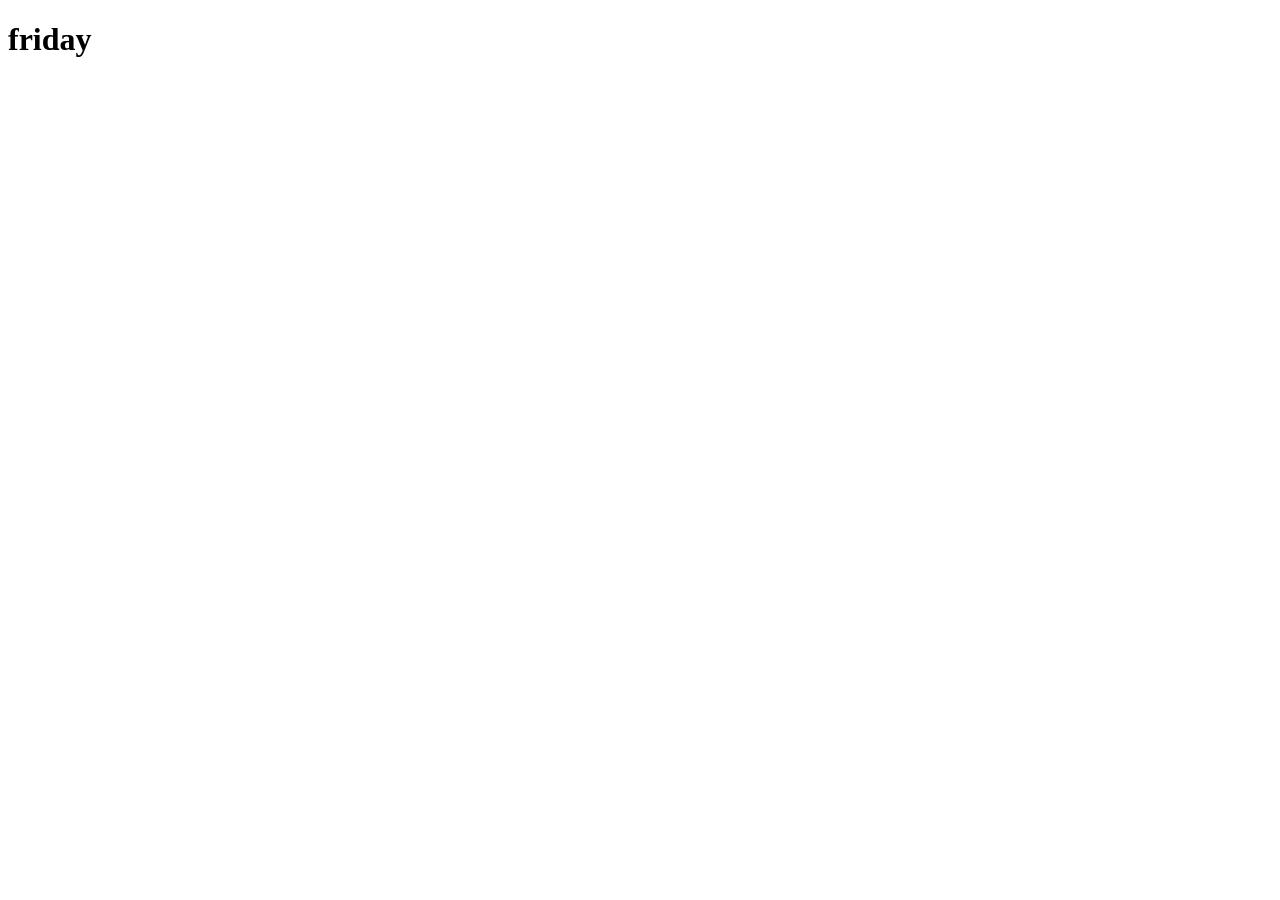
==== index.html @ b26f2992 "Add main heading to index.html" ====
<!DOCTYPE html>
<html lang="en">
<head>
    <meta charset="UTF-8">
    <meta name="viewport" content="width=device-width, initial-scale=1.0">
    <title>friday</title>
</head>
<body>
    <h1>friday</h1>
</body>
</html>
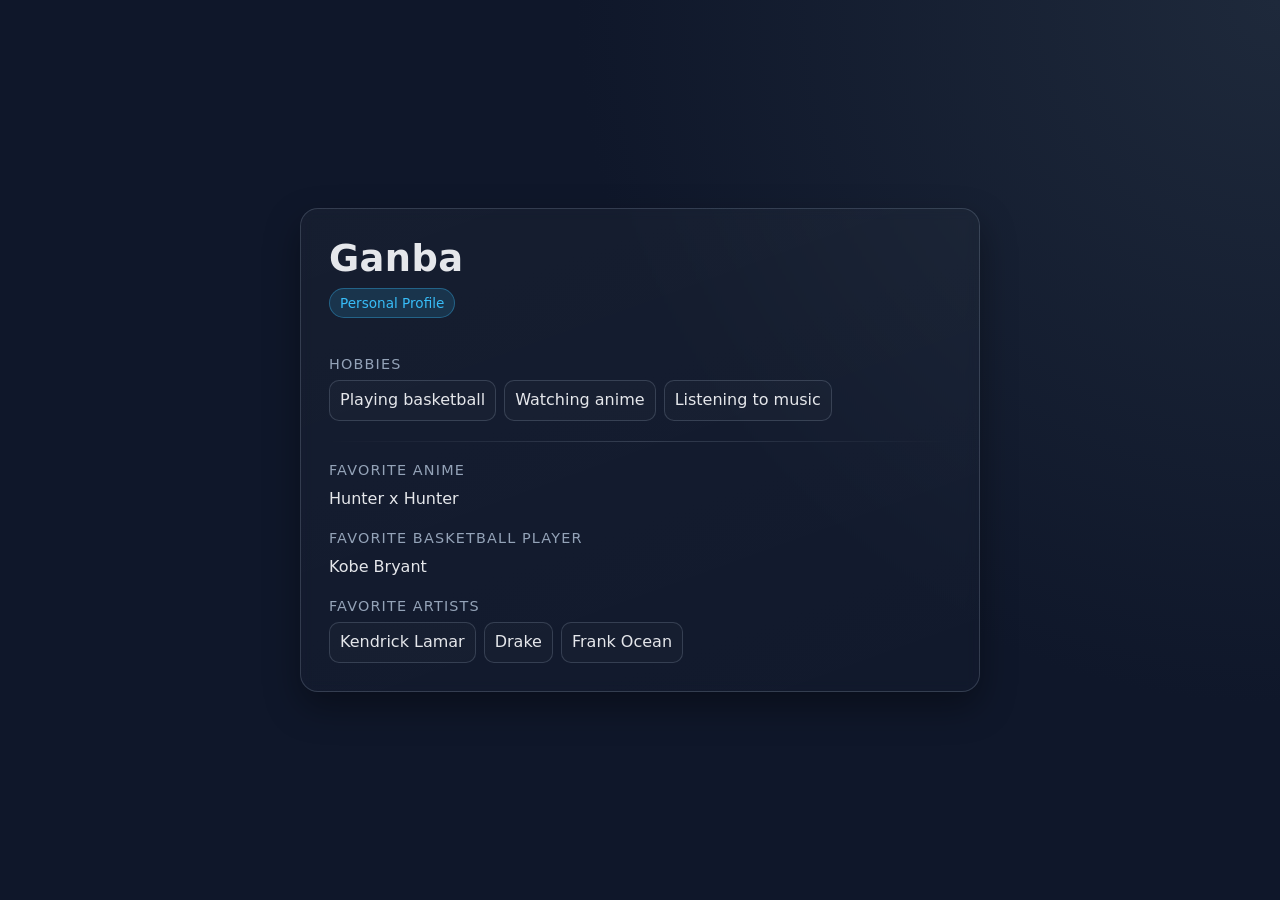
==== commit 01c40b19: "Revamp index.html to create a personal profile page with updated styles and content, including hobbi" ====
--- a/index.html
+++ b/index.html
@@ -1,11 +1,137 @@
 <!DOCTYPE html>
 <html lang="en">
 <head>
-    <meta charset="UTF-8">
-    <meta name="viewport" content="width=device-width, initial-scale=1.0">
-    <title>friday</title>
+  <meta charset="UTF-8" />
+  <meta name="viewport" content="width=device-width, initial-scale=1.0" />
+  <title>Ganba | Profile</title>
+  <style>
+    :root {
+      --bg: #0f172a;
+      --card: #111827;
+      --text: #e5e7eb;
+      --muted: #94a3b8;
+      --accent: #38bdf8;
+      --accent-soft: rgba(56, 189, 248, 0.15);
+      --border: rgba(148, 163, 184, 0.25);
+    }
+
+    * {
+      box-sizing: border-box;
+      margin: 0;
+      padding: 0;
+    }
+
+    body {
+      min-height: 100vh;
+      display: grid;
+      place-items: center;
+      background: radial-gradient(circle at top right, #1e293b 0%, var(--bg) 45%);
+      color: var(--text);
+      font-family: "Inter", "Segoe UI", system-ui, -apple-system, sans-serif;
+      padding: 24px;
+    }
+
+    .profile {
+      width: min(680px, 100%);
+      background: linear-gradient(160deg, rgba(255, 255, 255, 0.03), rgba(255, 255, 255, 0.01));
+      border: 1px solid var(--border);
+      border-radius: 18px;
+      padding: 28px;
+      backdrop-filter: blur(6px);
+      box-shadow: 0 15px 35px rgba(0, 0, 0, 0.35);
+    }
+
+    .name {
+      font-size: clamp(1.8rem, 3vw, 2.3rem);
+      font-weight: 700;
+      letter-spacing: 0.4px;
+      margin-bottom: 8px;
+    }
+
+    .tag {
+      display: inline-block;
+      font-size: 0.85rem;
+      color: var(--accent);
+      background: var(--accent-soft);
+      border: 1px solid rgba(56, 189, 248, 0.35);
+      padding: 6px 10px;
+      border-radius: 999px;
+      margin-bottom: 20px;
+    }
+
+    .section {
+      margin-top: 18px;
+    }
+
+    .label {
+      font-size: 0.9rem;
+      color: var(--muted);
+      margin-bottom: 8px;
+      text-transform: uppercase;
+      letter-spacing: 0.08em;
+    }
+
+    .value,
+    .list {
+      font-size: 1rem;
+      line-height: 1.65;
+    }
+
+    .list {
+      list-style: none;
+      display: flex;
+      flex-wrap: wrap;
+      gap: 8px;
+    }
+
+    .list li {
+      border: 1px solid var(--border);
+      border-radius: 10px;
+      padding: 6px 10px;
+      background: rgba(255, 255, 255, 0.02);
+    }
+
+    .divider {
+      height: 1px;
+      background: linear-gradient(to right, transparent, var(--border), transparent);
+      margin: 20px 0;
+    }
+  </style>
 </head>
 <body>
-    <h1>friday</h1>
+  <main class="profile">
+    <h1 class="name">Ganba</h1>
+    <span class="tag">Personal Profile</span>
+
+    <section class="section">
+      <p class="label">Hobbies</p>
+      <ul class="list">
+        <li>Playing basketball</li>
+        <li>Watching anime</li>
+        <li>Listening to music</li>
+      </ul>
+    </section>
+
+    <div class="divider"></div>
+
+    <section class="section">
+      <p class="label">Favorite Anime</p>
+      <p class="value">Hunter x Hunter</p>
+    </section>
+
+    <section class="section">
+      <p class="label">Favorite Basketball Player</p>
+      <p class="value">Kobe Bryant</p>
+    </section>
+
+    <section class="section">
+      <p class="label">Favorite Artists</p>
+      <ul class="list">
+        <li>Kendrick Lamar</li>
+        <li>Drake</li>
+        <li>Frank Ocean</li>
+      </ul>
+    </section>
+  </main>
 </body>
-</html>     +</html>
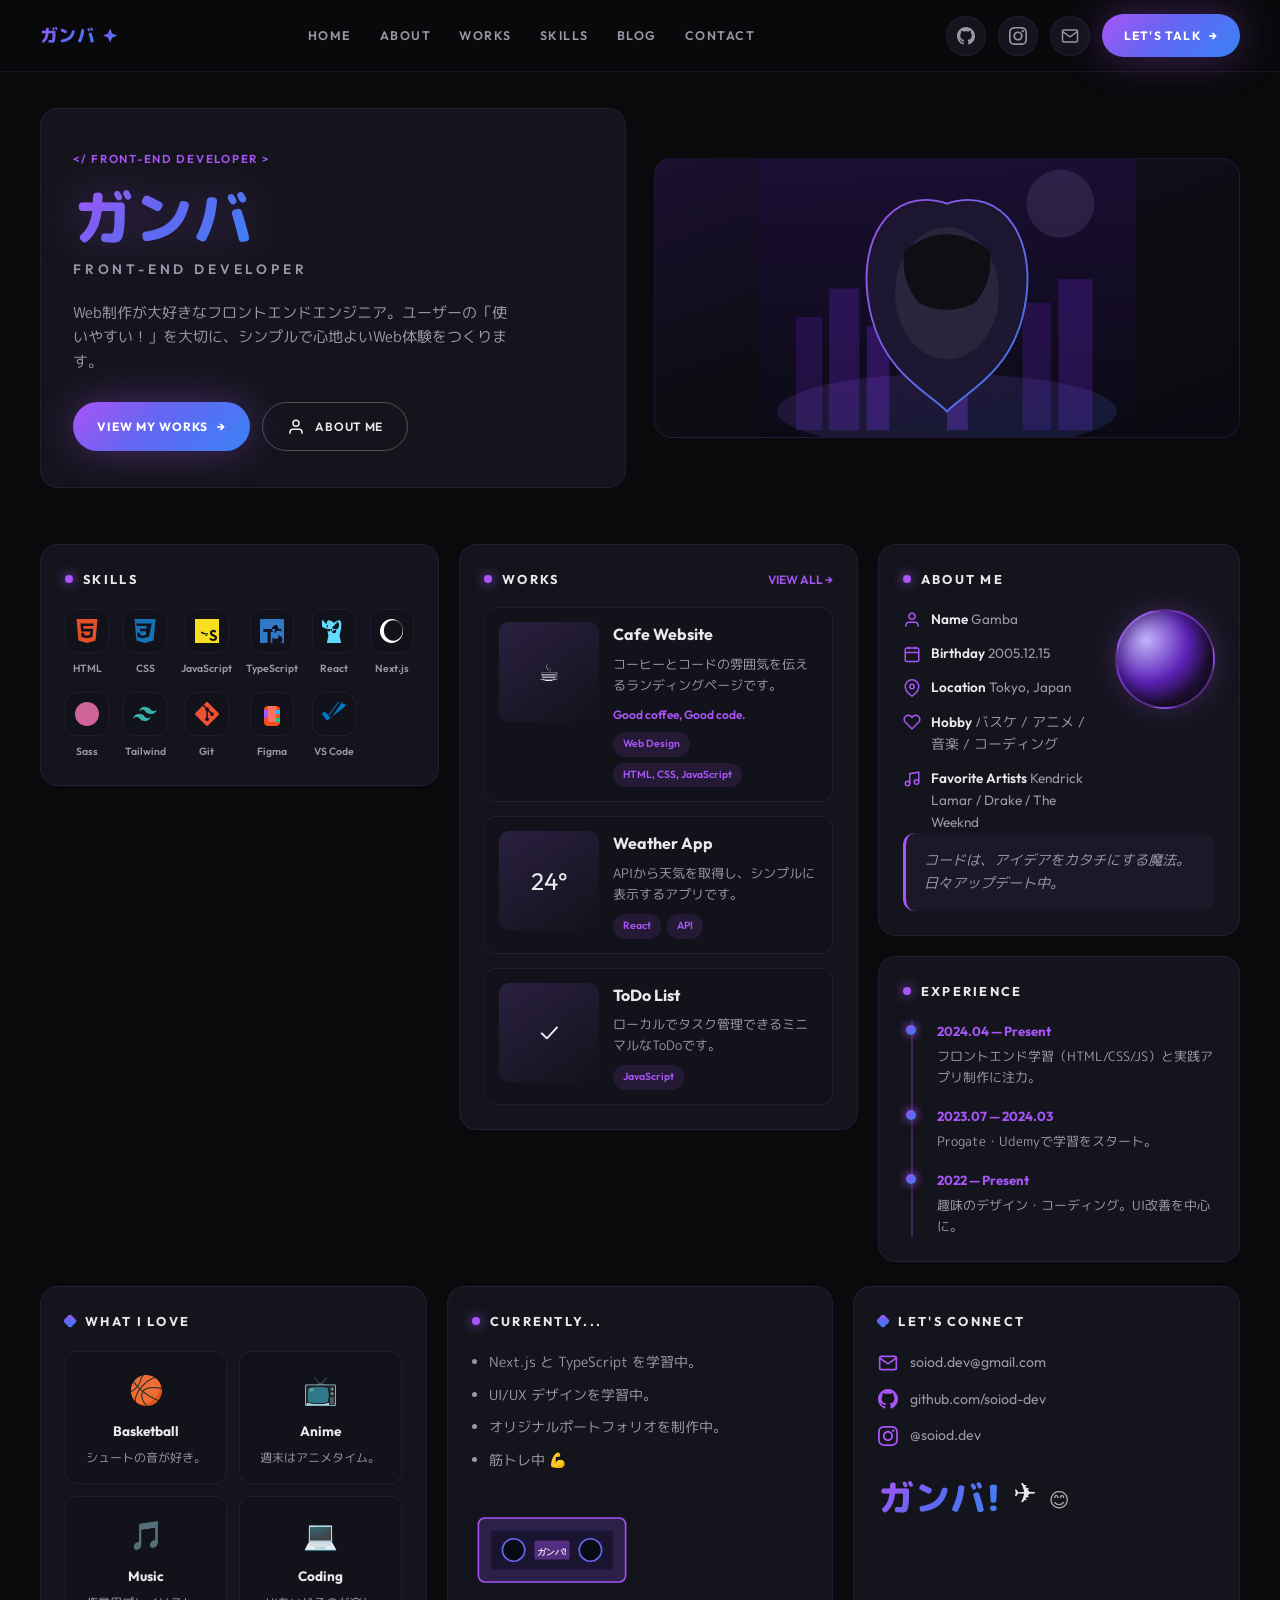
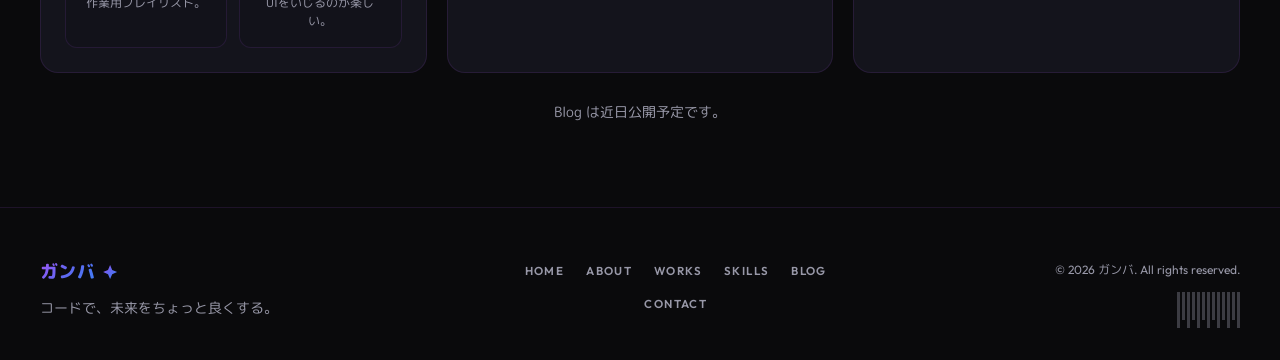
==== commit 84a7acca: "Redesign index.html to feature a Japanese language profile page for a front-end developer, incorpora" ====
--- a/index.html
+++ b/index.html
@@ -1,137 +1,1161 @@
 <!DOCTYPE html>
-<html lang="en">
-<head>
-  <meta charset="UTF-8" />
-  <meta name="viewport" content="width=device-width, initial-scale=1.0" />
-  <title>Ganba | Profile</title>
-  <style>
-    :root {
-      --bg: #0f172a;
-      --card: #111827;
-      --text: #e5e7eb;
-      --muted: #94a3b8;
-      --accent: #38bdf8;
-      --accent-soft: rgba(56, 189, 248, 0.15);
-      --border: rgba(148, 163, 184, 0.25);
-    }
-
-    * {
-      box-sizing: border-box;
-      margin: 0;
-      padding: 0;
-    }
-
-    body {
-      min-height: 100vh;
-      display: grid;
-      place-items: center;
-      background: radial-gradient(circle at top right, #1e293b 0%, var(--bg) 45%);
-      color: var(--text);
-      font-family: "Inter", "Segoe UI", system-ui, -apple-system, sans-serif;
-      padding: 24px;
-    }
-
-    .profile {
-      width: min(680px, 100%);
-      background: linear-gradient(160deg, rgba(255, 255, 255, 0.03), rgba(255, 255, 255, 0.01));
-      border: 1px solid var(--border);
-      border-radius: 18px;
-      padding: 28px;
-      backdrop-filter: blur(6px);
-      box-shadow: 0 15px 35px rgba(0, 0, 0, 0.35);
-    }
-
-    .name {
-      font-size: clamp(1.8rem, 3vw, 2.3rem);
-      font-weight: 700;
-      letter-spacing: 0.4px;
-      margin-bottom: 8px;
-    }
-
-    .tag {
-      display: inline-block;
-      font-size: 0.85rem;
-      color: var(--accent);
-      background: var(--accent-soft);
-      border: 1px solid rgba(56, 189, 248, 0.35);
-      padding: 6px 10px;
-      border-radius: 999px;
-      margin-bottom: 20px;
-    }
-
-    .section {
-      margin-top: 18px;
-    }
-
-    .label {
-      font-size: 0.9rem;
-      color: var(--muted);
-      margin-bottom: 8px;
-      text-transform: uppercase;
-      letter-spacing: 0.08em;
-    }
-
-    .value,
-    .list {
-      font-size: 1rem;
-      line-height: 1.65;
-    }
-
-    .list {
-      list-style: none;
-      display: flex;
-      flex-wrap: wrap;
-      gap: 8px;
-    }
-
-    .list li {
-      border: 1px solid var(--border);
-      border-radius: 10px;
-      padding: 6px 10px;
-      background: rgba(255, 255, 255, 0.02);
-    }
-
-    .divider {
-      height: 1px;
-      background: linear-gradient(to right, transparent, var(--border), transparent);
-      margin: 20px 0;
-    }
-  </style>
-</head>
-<body>
-  <main class="profile">
-    <h1 class="name">Ganba</h1>
-    <span class="tag">Personal Profile</span>
-
-    <section class="section">
-      <p class="label">Hobbies</p>
-      <ul class="list">
-        <li>Playing basketball</li>
-        <li>Watching anime</li>
-        <li>Listening to music</li>
-      </ul>
-    </section>
-
-    <div class="divider"></div>
-
-    <section class="section">
-      <p class="label">Favorite Anime</p>
-      <p class="value">Hunter x Hunter</p>
-    </section>
-
-    <section class="section">
-      <p class="label">Favorite Basketball Player</p>
-      <p class="value">Kobe Bryant</p>
-    </section>
-
-    <section class="section">
-      <p class="label">Favorite Artists</p>
-      <ul class="list">
-        <li>Kendrick Lamar</li>
-        <li>Drake</li>
-        <li>Frank Ocean</li>
-      </ul>
-    </section>
-  </main>
-</body>
-</html>+<html lang="ja">
+  <head>
+    <meta charset="UTF-8" />
+    <meta name="viewport" content="width=device-width, initial-scale=1.0" />
+    <meta
+      name="description"
+      content="ガンバ — フロントエンドエンジニア。シンプルで心地よいWeb体験をつくります。"
+    />
+    <title>ガンバ | Front-end Developer</title>
+    <link rel="preconnect" href="https://fonts.googleapis.com" />
+    <link rel="preconnect" href="https://fonts.gstatic.com" crossorigin />
+    <link
+      href="https://fonts.googleapis.com/css2?family=M+PLUS+Rounded+1c:wght@500;700;800&family=Outfit:wght@300;400;500;600;700&display=swap"
+      rel="stylesheet"
+    />
+    <style>
+      :root {
+        --bg: #0a0a0c;
+        --bg-elevated: #12121a;
+        --card: #14141c;
+        --card-border: rgba(168, 85, 247, 0.12);
+        --text: #e8e8ed;
+        --text-muted: #9898a8;
+        --purple: #a855f7;
+        --blue: #3b82f6;
+        --gradient: linear-gradient(135deg, #a855f7 0%, #6366f1 45%, #3b82f6 100%);
+        --radius: 18px;
+        --radius-sm: 12px;
+        --glow: 0 0 40px rgba(168, 85, 247, 0.35);
+      }
+
+      *,
+      *::before,
+      *::after {
+        box-sizing: border-box;
+      }
+
+      html {
+        scroll-behavior: smooth;
+      }
+
+      body {
+        margin: 0;
+        font-family: "Outfit", system-ui, sans-serif;
+        background: var(--bg);
+        color: var(--text);
+        line-height: 1.6;
+        min-height: 100vh;
+      }
+
+      .jp {
+        font-family: "M PLUS Rounded 1c", "Outfit", sans-serif;
+      }
+
+      a {
+        color: inherit;
+        text-decoration: none;
+      }
+
+      img {
+        max-width: 100%;
+        display: block;
+      }
+
+      .container {
+        width: min(1200px, 100% - 40px);
+        margin-inline: auto;
+      }
+
+      /* Header */
+      .header {
+        position: fixed;
+        top: 0;
+        left: 0;
+        right: 0;
+        z-index: 100;
+        background: rgba(10, 10, 12, 0.85);
+        backdrop-filter: blur(12px);
+        border-bottom: 1px solid var(--card-border);
+      }
+
+      .header-inner {
+        display: flex;
+        align-items: center;
+        justify-content: space-between;
+        gap: 24px;
+        padding: 14px 0;
+      }
+
+      .logo {
+        display: flex;
+        align-items: center;
+        gap: 8px;
+        font-weight: 800;
+        font-size: 1.15rem;
+        letter-spacing: 0.02em;
+      }
+
+      .logo .jp {
+        background: var(--gradient);
+        -webkit-background-clip: text;
+        background-clip: text;
+        color: transparent;
+      }
+
+      .logo-star {
+        width: 14px;
+        height: 14px;
+        background: var(--gradient);
+        clip-path: polygon(50% 0%, 65% 35%, 100% 50%, 65% 65%, 50% 100%, 35% 65%, 0% 50%, 35% 35%);
+      }
+
+      .nav {
+        display: none;
+        align-items: center;
+        gap: 28px;
+        font-size: 0.78rem;
+        font-weight: 600;
+        letter-spacing: 0.12em;
+        color: var(--text-muted);
+      }
+
+      .nav a:hover {
+        color: var(--text);
+      }
+
+      .header-actions {
+        display: flex;
+        align-items: center;
+        gap: 12px;
+      }
+
+      .social-btn {
+        width: 40px;
+        height: 40px;
+        border-radius: 50%;
+        display: grid;
+        place-items: center;
+        background: var(--card);
+        border: 1px solid var(--card-border);
+        color: var(--text-muted);
+        transition: color 0.2s, border-color 0.2s, transform 0.2s;
+      }
+
+      .social-btn:hover {
+        color: var(--purple);
+        border-color: rgba(168, 85, 247, 0.35);
+        transform: translateY(-2px);
+      }
+
+      .social-btn svg {
+        width: 18px;
+        height: 18px;
+      }
+
+      .btn-cta {
+        display: none;
+        align-items: center;
+        gap: 8px;
+        padding: 12px 22px;
+        border-radius: 999px;
+        font-size: 0.75rem;
+        font-weight: 700;
+        letter-spacing: 0.1em;
+        background: var(--gradient);
+        color: #fff;
+        box-shadow: var(--glow);
+        border: none;
+        cursor: pointer;
+        transition: transform 0.2s, box-shadow 0.2s;
+      }
+
+      .btn-cta:hover {
+        transform: translateY(-2px);
+        box-shadow: 0 0 50px rgba(168, 85, 247, 0.45);
+      }
+
+      @media (min-width: 900px) {
+        .nav {
+          display: flex;
+        }
+        .btn-cta {
+          display: inline-flex;
+        }
+      }
+
+      @media (max-width: 899px) {
+        .header-inner {
+          flex-wrap: wrap;
+        }
+        .nav-mobile {
+          width: 100%;
+          display: flex;
+          flex-wrap: wrap;
+          gap: 12px 20px;
+          justify-content: center;
+          padding-bottom: 8px;
+          font-size: 0.7rem;
+          font-weight: 600;
+          letter-spacing: 0.1em;
+          color: var(--text-muted);
+        }
+      }
+
+      @media (min-width: 900px) {
+        .nav-mobile {
+          display: none;
+        }
+      }
+
+      main {
+        padding-top: 88px;
+        padding-bottom: 64px;
+      }
+
+      .card {
+        background: var(--card);
+        border: 1px solid var(--card-border);
+        border-radius: var(--radius);
+        padding: 24px;
+      }
+
+      .section-title {
+        display: flex;
+        align-items: center;
+        gap: 10px;
+        font-size: 0.8rem;
+        font-weight: 700;
+        letter-spacing: 0.18em;
+        margin: 0 0 20px;
+        color: var(--text);
+      }
+
+      .section-title .dot {
+        width: 8px;
+        height: 8px;
+        border-radius: 50%;
+        background: var(--purple);
+        box-shadow: 0 0 12px var(--purple);
+      }
+
+      .section-title .diamond {
+        width: 10px;
+        height: 10px;
+        background: var(--gradient);
+        transform: rotate(45deg);
+        border-radius: 2px;
+      }
+
+      /* Hero */
+      .hero {
+        display: grid;
+        gap: 28px;
+        grid-template-columns: 1fr;
+        align-items: center;
+        margin-bottom: 36px;
+      }
+
+      @media (min-width: 960px) {
+        .hero {
+          grid-template-columns: 1fr 1fr;
+          min-height: 420px;
+        }
+      }
+
+      .hero-card {
+        padding: 36px 32px;
+        overflow: hidden;
+      }
+
+      .tagline {
+        display: inline-block;
+        font-size: 0.72rem;
+        font-weight: 600;
+        letter-spacing: 0.15em;
+        color: var(--purple);
+        margin-bottom: 16px;
+      }
+
+      .hero h1 {
+        margin: 0 0 8px;
+        font-size: clamp(2.5rem, 6vw, 3.75rem);
+        font-weight: 800;
+        line-height: 1.1;
+      }
+
+      .hero h1 .jp {
+        background: var(--gradient);
+        -webkit-background-clip: text;
+        background-clip: text;
+        color: transparent;
+        filter: drop-shadow(0 0 24px rgba(168, 85, 247, 0.4));
+      }
+
+      .hero-role {
+        font-size: 0.85rem;
+        font-weight: 600;
+        letter-spacing: 0.28em;
+        color: var(--text-muted);
+        margin: 0 0 20px;
+      }
+
+      .hero-desc {
+        margin: 0 0 28px;
+        color: var(--text-muted);
+        font-size: 0.95rem;
+        max-width: 440px;
+      }
+
+      .hero-btns {
+        display: flex;
+        flex-wrap: wrap;
+        gap: 12px;
+      }
+
+      .btn-primary {
+        display: inline-flex;
+        align-items: center;
+        gap: 10px;
+        padding: 14px 24px;
+        border-radius: 999px;
+        font-size: 0.75rem;
+        font-weight: 700;
+        letter-spacing: 0.08em;
+        background: var(--gradient);
+        color: #fff;
+        border: none;
+        cursor: pointer;
+        box-shadow: var(--glow);
+        transition: transform 0.2s;
+      }
+
+      .btn-primary:hover {
+        transform: translateY(-2px);
+      }
+
+      .btn-outline {
+        display: inline-flex;
+        align-items: center;
+        gap: 10px;
+        padding: 14px 24px;
+        border-radius: 999px;
+        font-size: 0.75rem;
+        font-weight: 600;
+        letter-spacing: 0.06em;
+        background: transparent;
+        color: var(--text);
+        border: 1px solid rgba(255, 255, 255, 0.25);
+        cursor: pointer;
+        transition: border-color 0.2s, background 0.2s;
+      }
+
+      .btn-outline:hover {
+        border-color: var(--purple);
+        background: rgba(168, 85, 247, 0.08);
+      }
+
+      .hero-visual {
+        position: relative;
+        min-height: 280px;
+        border-radius: var(--radius);
+        background: linear-gradient(160deg, #1a1030 0%, #0d0d14 50%, #0a0a12 100%);
+        border: 1px solid var(--card-border);
+        overflow: hidden;
+      }
+
+      .hero-visual img {
+        width: 100%;
+        height: 100%;
+        object-fit: cover;
+        object-position: center top;
+      }
+
+      .hero-visual-fallback {
+        position: absolute;
+        inset: 0;
+        display: grid;
+        place-items: center;
+      }
+
+      .hero-visual-fallback svg {
+        width: 100%;
+        height: auto;
+        max-height: 340px;
+        opacity: 0.95;
+      }
+
+      /* Mid grid */
+      .grid-mid {
+        display: grid;
+        gap: 20px;
+        margin-bottom: 24px;
+      }
+
+      @media (min-width: 1024px) {
+        .grid-mid {
+          grid-template-columns: 1fr 1.1fr 1fr;
+          align-items: start;
+        }
+      }
+
+      .skills-grid {
+        display: grid;
+        grid-template-columns: repeat(3, 1fr);
+        gap: 14px;
+      }
+
+      @media (min-width: 520px) {
+        .skills-grid {
+          grid-template-columns: repeat(6, 1fr);
+        }
+      }
+
+      .skill-item {
+        display: flex;
+        flex-direction: column;
+        align-items: center;
+        gap: 8px;
+        text-align: center;
+        font-size: 0.65rem;
+        font-weight: 600;
+        color: var(--text-muted);
+      }
+
+      .skill-icon {
+        width: 44px;
+        height: 44px;
+        border-radius: var(--radius-sm);
+        display: grid;
+        place-items: center;
+        background: var(--bg-elevated);
+        border: 1px solid var(--card-border);
+      }
+
+      .skill-icon svg {
+        width: 24px;
+        height: 24px;
+      }
+
+      .works-head {
+        display: flex;
+        align-items: center;
+        justify-content: space-between;
+        margin-bottom: 18px;
+      }
+
+      .works-head .section-title {
+        margin: 0;
+      }
+
+      .link-all {
+        font-size: 0.75rem;
+        font-weight: 600;
+        color: var(--purple);
+        display: inline-flex;
+        align-items: center;
+        gap: 6px;
+      }
+
+      .link-all:hover {
+        text-decoration: underline;
+      }
+
+      .works-list {
+        display: flex;
+        flex-direction: column;
+        gap: 14px;
+      }
+
+      .work-card {
+        display: grid;
+        grid-template-columns: 100px 1fr;
+        gap: 14px;
+        padding: 14px;
+        border-radius: var(--radius-sm);
+        background: var(--bg-elevated);
+        border: 1px solid var(--card-border);
+        transition: border-color 0.2s;
+      }
+
+      .work-card:hover {
+        border-color: rgba(168, 85, 247, 0.3);
+      }
+
+      .work-thumb {
+        border-radius: 10px;
+        overflow: hidden;
+        aspect-ratio: 1;
+        background: linear-gradient(145deg, #2a2040, #12121a);
+      }
+
+      .work-thumb span {
+        display: grid;
+        place-items: center;
+        height: 100%;
+        font-size: 1.5rem;
+      }
+
+      .work-body h3 {
+        margin: 0 0 6px;
+        font-size: 1rem;
+        font-weight: 700;
+      }
+
+      .work-body p {
+        margin: 0 0 10px;
+        font-size: 0.8rem;
+        color: var(--text-muted);
+      }
+
+      .chips {
+        display: flex;
+        flex-wrap: wrap;
+        gap: 6px;
+      }
+
+      .chip {
+        font-size: 0.65rem;
+        padding: 4px 10px;
+        border-radius: 999px;
+        background: rgba(168, 85, 247, 0.12);
+        color: var(--purple);
+        font-weight: 600;
+      }
+
+      .about-stack {
+        display: flex;
+        flex-direction: column;
+        gap: 20px;
+      }
+
+      .about-top {
+        display: grid;
+        gap: 20px;
+      }
+
+      @media (min-width: 520px) {
+        .about-top {
+          grid-template-columns: 1fr 100px;
+        }
+      }
+
+      .about-list {
+        list-style: none;
+        margin: 0;
+        padding: 0;
+        display: flex;
+        flex-direction: column;
+        gap: 12px;
+        font-size: 0.85rem;
+      }
+
+      .about-list li {
+        display: flex;
+        align-items: flex-start;
+        gap: 10px;
+        color: var(--text-muted);
+      }
+
+      .about-list strong {
+        color: var(--text);
+        min-width: 7.5rem;
+        font-weight: 600;
+      }
+
+      .about-list svg {
+        flex-shrink: 0;
+        width: 18px;
+        height: 18px;
+        margin-top: 2px;
+        color: var(--purple);
+      }
+
+      .moon-inset {
+        width: 100px;
+        height: 100px;
+        border-radius: 50%;
+        margin-inline: auto;
+        background: radial-gradient(circle at 30% 30%, #c4b5fd, #5b21b6 45%, #1e1033 70%);
+        border: 2px solid rgba(168, 85, 247, 0.4);
+        box-shadow: inset 0 0 20px rgba(0, 0, 0, 0.5), 0 0 30px rgba(168, 85, 247, 0.25);
+      }
+
+      blockquote.quote {
+        margin: 0;
+        padding: 16px 18px;
+        border-radius: var(--radius-sm);
+        border-left: 3px solid var(--purple);
+        background: rgba(168, 85, 247, 0.06);
+        font-size: 0.88rem;
+        color: var(--text-muted);
+        font-style: italic;
+      }
+
+      .timeline {
+        display: flex;
+        flex-direction: column;
+        gap: 18px;
+        padding-left: 4px;
+        border-left: 2px solid rgba(168, 85, 247, 0.25);
+        margin-left: 8px;
+      }
+
+      .tl-item {
+        position: relative;
+        padding-left: 20px;
+      }
+
+      .tl-item::before {
+        content: "";
+        position: absolute;
+        left: -11px;
+        top: 4px;
+        width: 10px;
+        height: 10px;
+        border-radius: 50%;
+        background: var(--gradient);
+        box-shadow: 0 0 10px var(--purple);
+      }
+
+      .tl-item h4 {
+        margin: 0 0 4px;
+        font-size: 0.82rem;
+        font-weight: 700;
+        color: var(--purple);
+      }
+
+      .tl-item p {
+        margin: 0;
+        font-size: 0.82rem;
+        color: var(--text-muted);
+      }
+
+      /* Bottom grid */
+      .grid-bottom {
+        display: grid;
+        gap: 20px;
+      }
+
+      @media (min-width: 900px) {
+        .grid-bottom {
+          grid-template-columns: repeat(3, 1fr);
+        }
+      }
+
+      .love-grid {
+        display: grid;
+        grid-template-columns: repeat(2, 1fr);
+        gap: 12px;
+      }
+
+      .love-item {
+        padding: 16px;
+        border-radius: var(--radius-sm);
+        background: var(--bg-elevated);
+        border: 1px solid var(--card-border);
+        text-align: center;
+      }
+
+      .love-item .emoji {
+        font-size: 1.75rem;
+        margin-bottom: 8px;
+      }
+
+      .love-item h4 {
+        margin: 0 0 6px;
+        font-size: 0.85rem;
+      }
+
+      .love-item p {
+        margin: 0;
+        font-size: 0.72rem;
+        color: var(--text-muted);
+      }
+
+      .currently {
+        position: relative;
+        overflow: hidden;
+      }
+
+      .currently ul {
+        margin: 0;
+        padding-left: 1.1rem;
+        color: var(--text-muted);
+        font-size: 0.88rem;
+      }
+
+      .currently li {
+        margin-bottom: 10px;
+      }
+
+      .cassette {
+        margin-top: 20px;
+        max-width: 160px;
+        margin-left: auto;
+      }
+
+      .connect-list {
+        list-style: none;
+        margin: 0 0 24px;
+        padding: 0;
+        display: flex;
+        flex-direction: column;
+        gap: 14px;
+      }
+
+      .connect-list a {
+        display: flex;
+        align-items: center;
+        gap: 12px;
+        font-size: 0.88rem;
+        color: var(--text-muted);
+        transition: color 0.2s;
+      }
+
+      .connect-list a:hover {
+        color: var(--purple);
+      }
+
+      .connect-list svg {
+        width: 20px;
+        height: 20px;
+        color: var(--purple);
+        flex-shrink: 0;
+      }
+
+      .connect-signoff {
+        display: flex;
+        align-items: flex-end;
+        gap: 12px;
+        flex-wrap: wrap;
+      }
+
+      .handwritten {
+        font-family: "M PLUS Rounded 1c", cursive;
+        font-size: 2.25rem;
+        font-weight: 800;
+        background: var(--gradient);
+        -webkit-background-clip: text;
+        background-clip: text;
+        color: transparent;
+        line-height: 1;
+      }
+
+      /* Footer */
+      .footer {
+        border-top: 1px solid var(--card-border);
+        padding: 40px 0 32px;
+        margin-top: 20px;
+      }
+
+      .footer-grid {
+        display: grid;
+        gap: 28px;
+        align-items: start;
+      }
+
+      @media (min-width: 900px) {
+        .footer-grid {
+          grid-template-columns: 1.2fr 1fr 1fr;
+          align-items: center;
+        }
+      }
+
+      .footer-brand p {
+        margin: 10px 0 0;
+        font-size: 0.85rem;
+        color: var(--text-muted);
+      }
+
+      .footer-nav {
+        display: flex;
+        flex-wrap: wrap;
+        gap: 14px 22px;
+        font-size: 0.72rem;
+        font-weight: 600;
+        letter-spacing: 0.12em;
+        color: var(--text-muted);
+        justify-content: center;
+      }
+
+      .footer-nav a:hover {
+        color: var(--text);
+      }
+
+      .footer-meta {
+        text-align: right;
+        font-size: 0.75rem;
+        color: var(--text-muted);
+      }
+
+      .barcode {
+        margin-top: 12px;
+        display: flex;
+        gap: 2px;
+        justify-content: flex-end;
+      }
+
+      .barcode span {
+        display: block;
+        width: 3px;
+        height: 28px;
+        background: var(--text-muted);
+        opacity: 0.35;
+      }
+
+      .barcode span:nth-child(odd) {
+        height: 36px;
+      }
+
+      .sr-only {
+        position: absolute;
+        width: 1px;
+        height: 1px;
+        padding: 0;
+        margin: -1px;
+        overflow: hidden;
+        clip: rect(0, 0, 0, 0);
+        border: 0;
+      }
+    </style>
+  </head>
+  <body>
+    <header class="header">
+      <div class="container header-inner">
+        <a href="#home" class="logo">
+          <span class="jp">ガンバ</span>
+          <span class="logo-star" aria-hidden="true"></span>
+        </a>
+        <nav class="nav" aria-label="メイン">
+          <a href="#home">HOME</a>
+          <a href="#about">ABOUT</a>
+          <a href="#works">WORKS</a>
+          <a href="#skills">SKILLS</a>
+          <a href="#blog">BLOG</a>
+          <a href="#contact">CONTACT</a>
+        </nav>
+        <div class="header-actions">
+          <a href="https://github.com/soiod-dev" class="social-btn" aria-label="GitHub" target="_blank" rel="noopener noreferrer">
+            <svg viewBox="0 0 24 24" fill="currentColor" aria-hidden="true"><path d="M12 0c-6.626 0-12 5.373-12 12 0 5.302 3.438 9.8 8.207 11.387.599.111.793-.261.793-.577v-2.234c-3.338.726-4.033-1.416-4.033-1.416-.546-1.387-1.333-1.756-1.333-1.756-1.089-.745.083-.729.083-.729 1.205.084 1.839 1.237 1.839 1.237 1.07 1.834 2.807 1.304 3.492.997.107-.775.418-1.305.762-1.604-2.665-.305-5.467-1.334-5.467-5.931 0-1.311.469-2.381 1.236-3.221-.124-.303-.535-1.524.117-3.176 0 0 1.008-.322 3.301 1.23.957-.266 1.983-.399 3.003-.404 1.02.005 2.047.138 3.006.404 2.291-1.552 3.297-1.23 3.297-1.23.653 1.653.242 2.874.118 3.176.77.84 1.235 1.911 1.235 3.221 0 4.609-2.807 5.624-5.479 5.921.43.372.823 1.102.823 2.222v3.293c0 .319.192.694.801.576 4.765-1.589 8.199-6.086 8.199-11.386 0-6.627-5.373-12-12-12z"/></svg>
+          </a>
+          <a href="https://instagram.com/soiod.dev" class="social-btn" aria-label="Instagram" target="_blank" rel="noopener noreferrer">
+            <svg viewBox="0 0 24 24" fill="currentColor" aria-hidden="true"><path d="M12 2.163c3.204 0 3.584.012 4.85.07 3.252.148 4.771 1.691 4.919 4.919.058 1.265.069 1.645.069 4.849 0 3.205-.012 3.584-.069 4.849-.149 3.225-1.664 4.771-4.919 4.919-1.266.058-1.644.07-4.85.07-3.204 0-3.584-.012-4.849-.07-3.26-.149-4.771-1.699-4.919-4.92-.058-1.265-.07-1.644-.07-4.849 0-3.204.013-3.583.07-4.849.149-3.227 1.664-4.771 4.919-4.919 1.266-.057 1.645-.069 4.849-.069zm0-2.163c-3.259 0-3.667.014-4.947.072-4.358.2-6.78 2.618-6.98 6.98-.059 1.281-.073 1.689-.073 4.948 0 3.259.014 3.668.072 4.948.2 4.358 2.618 6.78 6.98 6.98 1.281.058 1.689.072 4.948.072 3.259 0 3.668-.014 4.948-.072 4.354-.2 6.782-2.618 6.979-6.98.059-1.28.073-1.689.073-4.948 0-3.259-.014-3.667-.072-4.947-.196-4.354-2.617-6.78-6.979-6.98-1.281-.059-1.69-.073-4.949-.073zm0 5.838c-3.403 0-6.162 2.759-6.162 6.162s2.759 6.163 6.162 6.163 6.162-2.759 6.162-6.163c0-3.403-2.759-6.162-6.162-6.162zm0 10.162c-2.209 0-4-1.79-4-4 0-2.209 1.791-4 4-4s4 1.791 4 4c0 2.21-1.791 4-4 4zm6.406-11.845c-.796 0-1.441.645-1.441 1.44s.645 1.44 1.441 1.44c.795 0 1.439-.645 1.439-1.44s-.644-1.44-1.439-1.44z"/></svg>
+          </a>
+          <a href="mailto:soiod.dev@gmail.com" class="social-btn" aria-label="メール">
+            <svg viewBox="0 0 24 24" fill="none" stroke="currentColor" stroke-width="2" aria-hidden="true"><path d="M4 4h16c1.1 0 2 .9 2 2v12c0 1.1-.9 2-2 2H4c-1.1 0-2-.9-2-2V6c0-1.1.9-2 2-2z"/><polyline points="22,6 12,13 2,6"/></svg>
+          </a>
+          <a href="#contact" class="btn-cta">LET'S TALK <span aria-hidden="true">→</span></a>
+        </div>
+      </div>
+      <nav class="nav-mobile container" aria-label="モバイル">
+        <a href="#home">HOME</a>
+        <a href="#about">ABOUT</a>
+        <a href="#works">WORKS</a>
+        <a href="#skills">SKILLS</a>
+        <a href="#blog">BLOG</a>
+        <a href="#contact">CONTACT</a>
+      </nav>
+    </header>
+
+    <main>
+      <div class="container">
+        <section id="home" class="hero">
+          <div class="card hero-card">
+            <span class="tagline">&lt;/ FRONT-END DEVELOPER &gt;</span>
+            <h1><span class="jp">ガンバ</span></h1>
+            <p class="hero-role">FRONT-END DEVELOPER</p>
+            <p class="hero-desc jp">
+              Web制作が大好きなフロントエンドエンジニア。ユーザーの「使いやすい！」を大切に、シンプルで心地よいWeb体験をつくります。
+            </p>
+            <div class="hero-btns">
+              <a href="#works" class="btn-primary">VIEW MY WORKS <span aria-hidden="true">→</span></a>
+              <a href="#about" class="btn-outline">
+                <svg width="18" height="18" viewBox="0 0 24 24" fill="none" stroke="currentColor" stroke-width="2" aria-hidden="true"><path d="M20 21v-2a4 4 0 0 0-4-4H8a4 4 0 0 0-4 4v2"/><circle cx="12" cy="7" r="4"/></svg>
+                ABOUT ME
+              </a>
+            </div>
+          </div>
+          <div class="hero-visual" aria-hidden="true">
+            <!-- ヒーロー画像を置く場合: assets/hero.png を追加し、下の img のコメントを外してください -->
+            <!-- <img src="assets/hero.png" alt="" width="600" height="700" /> -->
+            <div class="hero-visual-fallback">
+              <svg viewBox="0 0 400 360" xmlns="http://www.w3.org/2000/svg" role="img" aria-label="">
+                <defs>
+                  <linearGradient id="g1" x1="0%" y1="0%" x2="100%" y2="100%">
+                    <stop offset="0%" style="stop-color:#a855f7"/>
+                    <stop offset="100%" style="stop-color:#3b82f6"/>
+                  </linearGradient>
+                  <linearGradient id="sky" x1="0%" y1="0%" x2="0%" y2="100%">
+                    <stop offset="0%" style="stop-color:#1e1038"/>
+                    <stop offset="100%" style="stop-color:#0a0a12"/>
+                  </linearGradient>
+                </defs>
+                <rect width="400" height="360" fill="url(#sky)"/>
+                <g opacity="0.35">
+                  <rect x="40" y="200" width="28" height="120" fill="#4c1d95"/>
+                  <rect x="75" y="170" width="32" height="150" fill="#5b21b6"/>
+                  <rect x="115" y="210" width="24" height="110" fill="#6d28d9"/>
+                  <rect x="280" y="185" width="30" height="135" fill="#4c1d95"/>
+                  <rect x="318" y="160" width="36" height="160" fill="#5b21b6"/>
+                  <rect x="200" y="195" width="22" height="125" fill="#7c3aed"/>
+                </g>
+                <ellipse cx="200" cy="300" rx="180" ry="40" fill="url(#g1)" opacity="0.15"/>
+                <circle cx="320" cy="80" r="36" fill="#c4b5fd" opacity="0.12"/>
+                <path d="M200 80 C260 60 300 120 280 200 C265 260 220 280 200 300 C180 280 135 260 120 200 C100 120 140 60 200 80Z" fill="#1f1833" stroke="url(#g1)" stroke-width="2"/>
+                <ellipse cx="200" cy="175" rx="55" ry="70" fill="#2d2640"/>
+                <path d="M155 130 Q200 95 245 130 Q250 160 230 185 Q200 200 170 185 Q150 160 155 130Z" fill="#0f0f14"/>
+              </svg>
+            </div>
+          </div>
+        </section>
+
+        <div class="grid-mid">
+          <section id="skills" class="card">
+            <h2 class="section-title"><span class="dot" aria-hidden="true"></span> SKILLS</h2>
+            <div class="skills-grid">
+              <div class="skill-item">
+                <div class="skill-icon" style="color:#e34f26"><svg viewBox="0 0 24 24" fill="currentColor"><path d="M1.5 0h21l-1.91 21.563L11.977 24l-8.565-2.438L1.5 0zm7.031 9.75l-.232-2.718 10.059.003.23-2.62L5.412 4.41l.698 8.01h9.126l-.326 3.426-2.91.804-2.955-.81-.188-2.11H6.248l.33 4.171L12 19.351l5.379-1.443.744-8.157H8.531z"/></svg></div>
+                HTML
+              </div>
+              <div class="skill-item">
+                <div class="skill-icon" style="color:#1572B6"><svg viewBox="0 0 24 24" fill="currentColor"><path d="M1.5 0h21l-1.91 21.563L11.977 24l-8.564-2.438L1.5 0zm17.09 4.413L3.4 4.41l.213 2.622 10.125.002-.255 2.716h-6.64l.24 2.573h6.182l-.366 3.523-2.91.804-2.956-.81-.188-2.11h-2.61l.33 4.171 5.428 1.428 5.953-1.488z"/></svg></div>
+                CSS
+              </div>
+              <div class="skill-item">
+                <div class="skill-icon" style="color:#F7DF1E"><svg viewBox="0 0 24 24" fill="currentColor"><path d="M0 0h24v24H0V0zm22.034 18.276c-.175-1.095-.888-2.015-3.003-2.873-.736-.345-1.554-.585-1.797-1.14-.091-.33-.105-.51-.046-.705.15-.646.915-.84 1.515-.66.39.12.75.42.976.9 1.034-.676 1.034-.676 1.755-1.125-.27-.42-.404-.601-.586-.78-.63-.705-1.469-1.065-2.834-1.034l-.705.089c-.676.165-1.32.525-1.71 1.005-1.14 1.291-.811 3.541.569 4.471 1.365 1.02 3.361 1.244 3.616 2.205.24 1.17-.87 1.545-1.966 1.41-.811-.18-1.26-.586-1.755-1.336l-1.83 1.051c.21.48.45.689.81 1.109 1.74 1.756 6.09 1.666 6.871-1.004.029-.09.24-.705.074-1.65l.046.067zm-8.982-3.911c-2.309 0-4.578-.645-6.48-1.875l-.81 1.53c2.145 1.2 4.5 1.8 6.9 1.875.45.015.9-.015 1.35-.06-.45-.06-.885-.15-1.32-.27-.6-.18-1.17-.42-1.71-.72l-.81 1.53c.54.27 1.11.48 1.71.66.435.12.87.21 1.32.27-.45.045-.9.075-1.35.06z"/></svg></div>
+                JavaScript
+              </div>
+              <div class="skill-item">
+                <div class="skill-icon" style="color:#3178C6"><svg viewBox="0 0 24 24" fill="currentColor"><path d="M1.125 0C.502 0 0 .502 0 1.125v21.75C0 23.498.502 24 1.125 24h21.75c.623 0 1.125-.502 1.125-1.125V1.125C24 .502 23.498 0 22.875 0zm17.363 9.75c.612 0 1.154.037 1.627.111a6.38 6.38 0 0 1 1.306.34v2.458a3.84 3.84 0 0 0-.643-.361 5.097 5.097 0 0 0-.717-.26 5.566 5.566 0 0 0-.75-.204 4.675 4.675 0 0 0-.862-.093c-.75 0-1.345.165-1.785.495-.44.33-.66.785-.66 1.365 0 .435.087.795.26 1.08.178.285.42.525.726.72.307.19.66.375 1.062.555.404.18.835.375 1.293.585.465.21.885.435 1.26.675.375.24.696.51.963.81.267.295.474.645.621 1.05.148.4.222.87.222 1.41 0 .705-.135 1.335-.405 1.89-.27.555-.66 1.02-1.17 1.395-.51.375-1.125.66-1.845.855-.72.195-1.53.292-2.43.292-.6 0-1.155-.045-1.665-.135-.51-.09-.975-.21-1.395-.36-.42-.15-.795-.33-1.125-.54V18.52c.39.33.855.615 1.395.855.54.24 1.155.36 1.845.36.555 0 1.035-.075 1.44-.225.405-.15.735-.36.99-.63.255-.27.435-.585.54-.945.105-.36.157-.75.157-1.17 0-.45-.09-.825-.27-1.125-.18-.3-.435-.57-.765-.81-.33-.24-.72-.465-1.17-.675-.45-.21-.945-.435-1.485-.675-.54-.24-1.035-.51-1.485-.81-.45-.3-.825-.66-1.125-1.08-.3-.42-.45-.945-.45-1.575 0-.63.12-1.185.36-1.665.24-.48.585-.885 1.035-1.215.45-.33.99-.585 1.62-.765.63-.18 1.335-.27 2.115-.27zm-15.113.188h11.565v2.73h-4.17v12.58h-3.18v-12.58h-4.215z"/></svg></div>
+                TypeScript
+              </div>
+              <div class="skill-item">
+                <div class="skill-icon" style="color:#61DAFB"><svg viewBox="0 0 24 24" fill="currentColor"><path d="M14.23 12.004a2.236 2.236 0 0 1-2.235 2.236 2.236 2.236 0 0 1-2.236-2.236 2.236 2.236 0 0 1 2.235-2.236 2.236 2.236 0 0 1 2.236 2.236zm2.648-10.69c-1.346 0-3.107.96-4.888 2.622-1.78-1.653-3.542-2.602-4.887-2.602-.41 0-.783.093-1.106.278-1.375.793-1.683 3.904-.947 8.465.333 2.076.833 4.322 1.434 6.584-.6 2.262-1.1 4.508-1.434 6.584-.736 4.561-.428 7.672.947 8.465.323.185.696.278 1.106.278 1.345 0 3.107-.96 4.888-2.621 1.78 1.653 3.542 2.602 4.887 2.602.41 0 .783-.093 1.106-.278 1.374-.793 1.683-3.904.947-8.465-.334-2.076-.834-4.322-1.434-6.584.6-2.262 1.1-4.508 1.434-6.584.736-4.561.428-7.672-.947-8.465-.323-.185-.696-.278-1.106-.278zm-15.113 1.38h.022c.344.008.866.44 1.54 1.26a18.18 18.18 0 0 0 2.646 2.57c-.39.958-.68 1.89-.87 2.787-.04.18-.074.36-.104.54a22.53 22.53 0 0 1-2.8-.96 22.53 22.53 0 0 1-2.08-1.04c-.25-.72-.458-1.4-.607-2.04-.16-.68-.25-1.29-.25-1.82 0-.52.09-1.01.25-1.4.1-.26.25-.52.44-.75.19-.23.41-.43.64-.58.23-.15.47-.25.72-.3zm13.18 0c.25.05.49.15.72.3.23.15.45.35.64.58.19.23.34.49.44.75.16.39.25.88.25 1.4 0 .53-.09 1.14-.25 1.82-.15.64-.36 1.32-.61 2.04a22.53 22.53 0 0 1-2.08 1.04 22.53 22.53 0 0 1-2.8.96c-.03-.18-.064-.36-.104-.54-.19-.897-.48-1.83-.87-2.787a18.18 18.18 0 0 0 2.646-2.57c.674-.82 1.196-1.252 1.54-1.26zm-8.22 7.172c.657.086 1.32.198 1.98.33a18.18 18.18 0 0 0-.762 2.12c-.39.02-.78.03-1.17.03-.39 0-.78-.01-1.17-.03a18.18 18.18 0 0 0-.762-2.12c.66-.132 1.323-.244 1.98-.33zm2.24 0c.66.086 1.323.198 1.98.33a18.18 18.18 0 0 1 .762 2.12c-.39.02-.78.03-1.17.03-.39 0-.78-.01-1.17-.03a18.18 18.18 0 0 1-.762-2.12c.657-.132 1.32-.244 1.98-.33z"/></svg></div>
+                React
+              </div>
+              <div class="skill-item">
+                <div class="skill-icon" style="color:#fff"><svg viewBox="0 0 24 24" fill="currentColor"><path d="M11.572 0c-.176 0-.31.001-.358.007a19.76 19.76 0 0 1-.364.033C7.442.346 4.25 2.185 2.228 5.012a11.875 11.875 0 0 0-2.119 5.243c-.096.659-.108.854-.108 1.747s.012 1.089.108 1.748c.652 4.506 3.86 8.292 8.209 9.695.779.25 1.6.422 2.654.54.364.042.477.052.65.052.176 0 .289-.01.463-.052 1.056-.118 1.878-.29 2.657-.54 4.349-1.403 7.557-5.189 8.209-9.695.096-.659.108-.854.108-1.748 0-.893-.012-1.088-.108-1.747-.652-4.506-3.859-8.292-8.208-9.695a12.597 12.597 0 0 0-2.499-.454A33.067 33.067 0 0 0 11.573 0zm2.063 1.312c1.125.019 2.232.289 3.281.792 3.045 1.402 5.227 4.38 5.61 7.688.096.659.108.854.108 1.747 0 .893-.012 1.088-.108 1.747-.383 3.308-2.565 6.286-5.61 7.688-1.05.503-2.156.773-3.281.792-.176.003-.31.004-.358.004-.047 0-.182-.001-.358-.004-1.125-.019-2.232-.289-3.282-.792-3.044-1.402-5.226-4.38-5.609-7.688-.096-.659-.108-.854-.108-1.747 0-.893.012-1.088.108-1.747.383-3.308 2.565-6.286 5.609-7.688 1.05-.503 2.157-.773 3.282-.792.176-.003.31-.004.358-.004z"/></svg></div>
+                Next.js
+              </div>
+              <div class="skill-item">
+                <div class="skill-icon" style="color:#CF649A"><svg viewBox="0 0 24 24" fill="currentColor"><path d="M12 0c6.628 0 12 5.373 12 12s-5.372 12-12 12S0 18.627 0 12 5.372 0 12 0zm3.258 18.174c-.87.432-1.947.648-3.258.648-1.31 0-2.388-.216-3.258-.648-.87-.432-1.305-.972-1.305-1.62 0-.432.108-.864.324-1.296.216-.432.54-.81.972-1.134.432-.324.972-.54 1.62-.648v3.24c0 .216.108.324.324.324.216 0 .324-.108.324-.324v-3.24c.648.108 1.188.324 1.62.648.432.324.756.702.972 1.134.216.432.324.864.324 1.296 0 .648-.435 1.188-1.305 1.62z"/></svg></div>
+                Sass
+              </div>
+              <div class="skill-item">
+                <div class="skill-icon" style="color:#38B2AC"><svg viewBox="0 0 24 24" fill="currentColor"><path d="M12.001 4.8c-3.2 0-5.2 1.6-6 4.8 1.2-1.6 2.6-2.2 4.2-1.8.913.228 1.565.89 2.288 1.624C13.666 10.618 15.027 12 18.001 12c3.2 0 5.2-1.6 6-4.8-1.2 1.6-2.6 2.2-4.2 1.8-.913-.228-1.565-.89-2.288-1.624-1.157-1.074-2.518-2.456-5.492-2.456zm-6 7.2c-3.2 0-5.2 1.6-6 4.8 1.2-1.6 2.6-2.2 4.2-1.8.913.228 1.565.89 2.288 1.624 1.177 1.091 2.538 2.473 5.512 2.473 3.2 0 5.2-1.6 6-4.8-1.2 1.6-2.6 2.2-4.2 1.8-.913-.228-1.565-.89-2.288-1.624C10.845 13.382 9.484 12 6.51 12c-3.2 0-5.2 1.6-6 4.8z"/></svg></div>
+                Tailwind
+              </div>
+              <div class="skill-item">
+                <div class="skill-icon" style="color:#F05032"><svg viewBox="0 0 24 24" fill="currentColor"><path d="M23.546 10.93L13.067.452c-.604-.603-1.582-.603-2.188 0L8.708 2.627l2.76 2.76c.645-.215 1.379-.07 1.889.441.516.515.658 1.258.438 1.9l2.658 2.66c.645-.223 1.387-.078 1.9.435.721.72.721 1.884 0 2.604-.719.719-1.881.719-2.6 0-.539-.541-.674-1.337-.404-1.996L12.86 8.955v6.525c.176.086.342.203.488.348.713.721.713 1.883 0 2.599-.719.721-1.889.721-2.609 0-.719-.719-.719-1.878 0-2.598.182-.18.387-.316.605-.406V8.835c-.217-.091-.424-.222-.6-.401-.545-.545-.676-1.342-.396-2.009L7.636 3.7.45 10.881c-.6.605-.6 1.584 0 2.189l10.48 10.477c.604.604 1.582.604 2.186 0l10.43-10.43c.605-.603.605-1.582 0-2.187"/></svg></div>
+                Git
+              </div>
+              <div class="skill-item">
+                <div class="skill-icon"><svg viewBox="0 0 24 24" fill="none"><path fill="#F24E1E" d="M8 24a4 4 0 0 1-4-4V8a4 4 0 0 1 4-4h8a4 4 0 0 1 4 4v12a4 4 0 0 1-4 4H8z"/><path fill="#FF7262" d="M16 4H8v16h8V4z"/><path fill="#A259FF" d="M4 8h4v8H4V8z"/><path fill="#1ABCFE" d="M16 8h4v4h-4V8z"/><path fill="#0ACF83" d="M16 16h4v4h-4v-4z"/></svg></div>
+                Figma
+              </div>
+              <div class="skill-item">
+                <div class="skill-icon" style="color:#007ACC"><svg viewBox="0 0 24 24" fill="currentColor"><path d="M23.15 2.587L18.21.21a1.49 1.49 0 0 0-1.65.444l-9.34 12.9-4.28-3.227a1.5 1.5 0 0 0-1.92.23L.58 10.99a1.5 1.5 0 0 0-.002 1.84l3.6 4.575a1.5 1.5 0 0 0 2.31-.02L23.35 4.157a1.5 1.5 0 0 0-.2-1.57zm-14.4 14.15l-2.57-3.26 12.66-17.46 3.24 1.17-13.33 19.55z"/></svg></div>
+                VS Code
+              </div>
+            </div>
+          </section>
+
+          <section id="works" class="card">
+            <div class="works-head">
+              <h2 class="section-title"><span class="dot" aria-hidden="true"></span> WORKS</h2>
+              <a href="#works" class="link-all">VIEW ALL →</a>
+            </div>
+            <div class="works-list">
+              <article class="work-card">
+                <div class="work-thumb"><span>☕</span></div>
+                <div class="work-body">
+                  <h3>Cafe Website</h3>
+                  <p class="jp">コーヒーとコードの雰囲気を伝えるランディングページです。</p>
+                  <p style="font-size:0.75rem;color:var(--purple);margin:0 0 8px;font-weight:600">Good coffee, Good code.</p>
+                  <div class="chips"><span class="chip">Web Design</span><span class="chip">HTML, CSS, JavaScript</span></div>
+                </div>
+              </article>
+              <article class="work-card">
+                <div class="work-thumb"><span>24°</span></div>
+                <div class="work-body">
+                  <h3>Weather App</h3>
+                  <p class="jp">APIから天気を取得し、シンプルに表示するアプリです。</p>
+                  <div class="chips"><span class="chip">React</span><span class="chip">API</span></div>
+                </div>
+              </article>
+              <article class="work-card">
+                <div class="work-thumb"><span>✓</span></div>
+                <div class="work-body">
+                  <h3>ToDo List</h3>
+                  <p class="jp">ローカルでタスク管理できるミニマルなToDoです。</p>
+                  <div class="chips"><span class="chip">JavaScript</span></div>
+                </div>
+              </article>
+            </div>
+          </section>
+
+          <div class="about-stack">
+            <section id="about" class="card">
+              <h2 class="section-title"><span class="dot" aria-hidden="true"></span> ABOUT ME</h2>
+              <div class="about-top">
+                <ul class="about-list">
+                  <li>
+                    <svg viewBox="0 0 24 24" fill="none" stroke="currentColor" stroke-width="2"><path d="M20 21v-2a4 4 0 0 0-4-4H8a4 4 0 0 0-4 4v2"/><circle cx="12" cy="7" r="4"/></svg>
+                    <div><strong>Name</strong> Gamba</div>
+                  </li>
+                  <li>
+                    <svg viewBox="0 0 24 24" fill="none" stroke="currentColor" stroke-width="2"><rect x="3" y="4" width="18" height="18" rx="2"/><line x1="16" y1="2" x2="16" y2="6"/><line x1="8" y1="2" x2="8" y2="6"/><line x1="3" y1="10" x2="21" y2="10"/></svg>
+                    <div><strong>Birthday</strong> 2005.12.15</div>
+                  </li>
+                  <li>
+                    <svg viewBox="0 0 24 24" fill="none" stroke="currentColor" stroke-width="2"><path d="M21 10c0 7-9 13-9 13s-9-6-9-13a9 9 0 0 1 18 0z"/><circle cx="12" cy="10" r="3"/></svg>
+                    <div><strong>Location</strong> Tokyo, Japan</div>
+                  </li>
+                  <li>
+                    <svg viewBox="0 0 24 24" fill="none" stroke="currentColor" stroke-width="2"><path d="M20.84 4.61a5.5 5.5 0 0 0-7.78 0L12 5.67l-1.06-1.06a5.5 5.5 0 0 0-7.78 7.78l1.06 1.06L12 21.23l7.78-7.78 1.06-1.06a5.5 5.5 0 0 0 0-7.78z"/></svg>
+                    <div><strong>Hobby</strong> <span class="jp">バスケ / アニメ / 音楽 / コーディング</span></div>
+                  </li>
+                  <li>
+                    <svg viewBox="0 0 24 24" fill="none" stroke="currentColor" stroke-width="2"><path d="M9 18V5l12-2v13"/><circle cx="6" cy="18" r="3"/><circle cx="18" cy="16" r="3"/></svg>
+                    <div><strong>Favorite Artists</strong> Kendrick Lamar / Drake / The Weeknd</div>
+                  </li>
+                </ul>
+                <div class="moon-inset" role="img" aria-label="月夜のイメージ"></div>
+              </div>
+              <blockquote class="quote jp">コードは、アイデアをカタチにする魔法。日々アップデート中。</blockquote>
+            </section>
+
+            <section class="card">
+              <h2 class="section-title"><span class="dot" aria-hidden="true"></span> EXPERIENCE</h2>
+              <div class="timeline">
+                <div class="tl-item">
+                  <h4>2024.04 — Present</h4>
+                  <p class="jp">フロントエンド学習（HTML/CSS/JS）と実践アプリ制作に注力。</p>
+                </div>
+                <div class="tl-item">
+                  <h4>2023.07 — 2024.03</h4>
+                  <p class="jp">Progate・Udemyで学習をスタート。</p>
+                </div>
+                <div class="tl-item">
+                  <h4>2022 — Present</h4>
+                  <p class="jp">趣味のデザイン・コーディング。UI改善を中心に。</p>
+                </div>
+              </div>
+            </section>
+          </div>
+        </div>
+
+        <div class="grid-bottom">
+          <section class="card">
+            <h2 class="section-title"><span class="diamond" aria-hidden="true"></span> WHAT I LOVE</h2>
+            <div class="love-grid">
+              <div class="love-item">
+                <div class="emoji" aria-hidden="true">🏀</div>
+                <h4>Basketball</h4>
+                <p class="jp">シュートの音が好き。</p>
+              </div>
+              <div class="love-item">
+                <div class="emoji" aria-hidden="true">📺</div>
+                <h4>Anime</h4>
+                <p class="jp">週末はアニメタイム。</p>
+              </div>
+              <div class="love-item">
+                <div class="emoji" aria-hidden="true">🎵</div>
+                <h4>Music</h4>
+                <p class="jp">作業用プレイリスト。</p>
+              </div>
+              <div class="love-item">
+                <div class="emoji" aria-hidden="true">💻</div>
+                <h4>Coding</h4>
+                <p class="jp">UIをいじるのが楽しい。</p>
+              </div>
+            </div>
+          </section>
+
+          <section id="currently" class="card currently">
+            <h2 class="section-title"><span class="dot" aria-hidden="true"></span> CURRENTLY...</h2>
+            <ul class="jp">
+              <li>Next.js と TypeScript を学習中。</li>
+              <li>UI/UX デザインを学習中。</li>
+              <li>オリジナルポートフォリオを制作中。</li>
+              <li>筋トレ中 💪</li>
+            </ul>
+            <svg class="cassette" viewBox="0 0 200 120" xmlns="http://www.w3.org/2000/svg" aria-hidden="true">
+              <rect x="8" y="20" width="184" height="80" rx="8" fill="#2a2048" stroke="#a855f7" stroke-width="2"/>
+              <rect x="24" y="36" width="152" height="48" rx="4" fill="#1a1430"/>
+              <circle cx="52" cy="60" r="14" fill="#0a0a12" stroke="#6366f1" stroke-width="2"/>
+              <circle cx="148" cy="60" r="14" fill="#0a0a12" stroke="#6366f1" stroke-width="2"/>
+              <rect x="78" y="48" width="44" height="24" rx="2" fill="#a855f7" opacity="0.4"/>
+              <text x="100" y="66" text-anchor="middle" fill="#e8e8ed" font-size="11" font-family="M PLUS Rounded 1c, sans-serif" font-weight="700">ガンバ!</text>
+            </svg>
+          </section>
+
+          <section id="contact" class="card">
+            <h2 class="section-title"><span class="diamond" aria-hidden="true"></span> LET'S CONNECT</h2>
+            <ul class="connect-list">
+              <li>
+                <a href="mailto:soiod.dev@gmail.com">
+                  <svg viewBox="0 0 24 24" fill="none" stroke="currentColor" stroke-width="2"><path d="M4 4h16c1.1 0 2 .9 2 2v12c0 1.1-.9 2-2 2H4c-1.1 0-2-.9-2-2V6c0-1.1.9-2 2-2z"/><polyline points="22,6 12,13 2,6"/></svg>
+                  soiod.dev@gmail.com
+                </a>
+              </li>
+              <li>
+                <a href="https://github.com/soiod-dev" target="_blank" rel="noopener noreferrer">
+                  <svg viewBox="0 0 24 24" fill="currentColor"><path d="M12 0c-6.626 0-12 5.373-12 12 0 5.302 3.438 9.8 8.207 11.387.599.111.793-.261.793-.577v-2.234c-3.338.726-4.033-1.416-4.033-1.416-.546-1.387-1.333-1.756-1.333-1.756-1.089-.745.083-.729.083-.729 1.205.084 1.839 1.237 1.839 1.237 1.07 1.834 2.807 1.304 3.492.997.107-.775.418-1.305.762-1.604-2.665-.305-5.467-1.334-5.467-5.931 0-1.311.469-2.381 1.236-3.221-.124-.303-.535-1.524.117-3.176 0 0 1.008-.322 3.301 1.23.957-.266 1.983-.399 3.003-.404 1.02.005 2.047.138 3.006.404 2.291-1.552 3.297-1.23 3.297-1.23.653 1.653.242 2.874.118 3.176.77.84 1.235 1.911 1.235 3.221 0 4.609-2.807 5.624-5.479 5.921.43.372.823 1.102.823 2.222v3.293c0 .319.192.694.801.576 4.765-1.589 8.199-6.086 8.199-11.386 0-6.627-5.373-12-12-12z"/></svg>
+                  github.com/soiod-dev
+                </a>
+              </li>
+              <li>
+                <a href="https://instagram.com/soiod.dev" target="_blank" rel="noopener noreferrer">
+                  <svg viewBox="0 0 24 24" fill="currentColor"><path d="M12 2.163c3.204 0 3.584.012 4.85.07 3.252.148 4.771 1.691 4.919 4.919.058 1.265.069 1.645.069 4.849 0 3.205-.012 3.584-.069 4.849-.149 3.225-1.664 4.771-4.919 4.919-1.266.058-1.644.07-4.85.07-3.204 0-3.584-.012-4.849-.07-3.26-.149-4.771-1.699-4.919-4.92-.058-1.265-.07-1.644-.07-4.849 0-3.204.013-3.583.07-4.849.149-3.227 1.664-4.771 4.919-4.919 1.266-.057 1.645-.069 4.849-.069zm0-2.163c-3.259 0-3.667.014-4.947.072-4.358.2-6.78 2.618-6.98 6.98-.059 1.281-.073 1.689-.073 4.948 0 3.259.014 3.668.072 4.948.2 4.358 2.618 6.78 6.98 6.98 1.281.058 1.689.072 4.948.072 3.259 0 3.668-.014 4.948-.072 4.354-.2 6.782-2.618 6.979-6.98.059-1.28.073-1.689.073-4.948 0-3.259-.014-3.667-.072-4.947-.196-4.354-2.617-6.78-6.979-6.98-1.281-.059-1.69-.073-4.949-.073zm0 5.838c-3.403 0-6.162 2.759-6.162 6.162s2.759 6.163 6.162 6.163 6.162-2.759 6.162-6.163c0-3.403-2.759-6.162-6.162-6.162zm0 10.162c-2.209 0-4-1.79-4-4 0-2.209 1.791-4 4-4s4 1.791 4 4c0 2.21-1.791 4-4 4zm6.406-11.845c-.796 0-1.441.645-1.441 1.44s.645 1.44 1.441 1.44c.795 0 1.439-.645 1.439-1.44s-.644-1.44-1.439-1.44z"/></svg>
+                  @soiod.dev
+                </a>
+              </li>
+            </ul>
+            <div class="connect-signoff">
+              <span class="handwritten jp">ガンバ!</span>
+              <span style="font-size:1.75rem" aria-hidden="true">✈️</span>
+              <span style="font-size:1.25rem;opacity:0.7" aria-hidden="true">😊</span>
+            </div>
+          </section>
+        </div>
+
+        <section id="blog" class="container" style="margin-top: 28px; text-align: center; scroll-margin-top: 96px">
+          <p class="jp" style="color: var(--text-muted); font-size: 0.88rem; margin: 0">
+            Blog は近日公開予定です。
+          </p>
+        </section>
+      </div>
+    </main>
+
+    <footer class="footer">
+      <div class="container footer-grid">
+        <div class="footer-brand">
+          <div class="logo">
+            <span class="jp">ガンバ</span>
+            <span class="logo-star" aria-hidden="true"></span>
+          </div>
+          <p class="jp">コードで、未来をちょっと良くする。</p>
+        </div>
+        <nav class="footer-nav" aria-label="フッター">
+          <a href="#home">HOME</a>
+          <a href="#about">ABOUT</a>
+          <a href="#works">WORKS</a>
+          <a href="#skills">SKILLS</a>
+          <a href="#blog">BLOG</a>
+          <a href="#contact">CONTACT</a>
+        </nav>
+        <div class="footer-meta">
+          <p>© 2026 <span class="jp">ガンバ</span>. All rights reserved.</p>
+          <div class="barcode" aria-hidden="true">
+            <span></span><span></span><span></span><span></span><span></span>
+            <span></span><span></span><span></span><span></span><span></span>
+            <span></span><span></span><span></span>
+          </div>
+        </div>
+      </div>
+    </footer>
+  </body>
+</html>
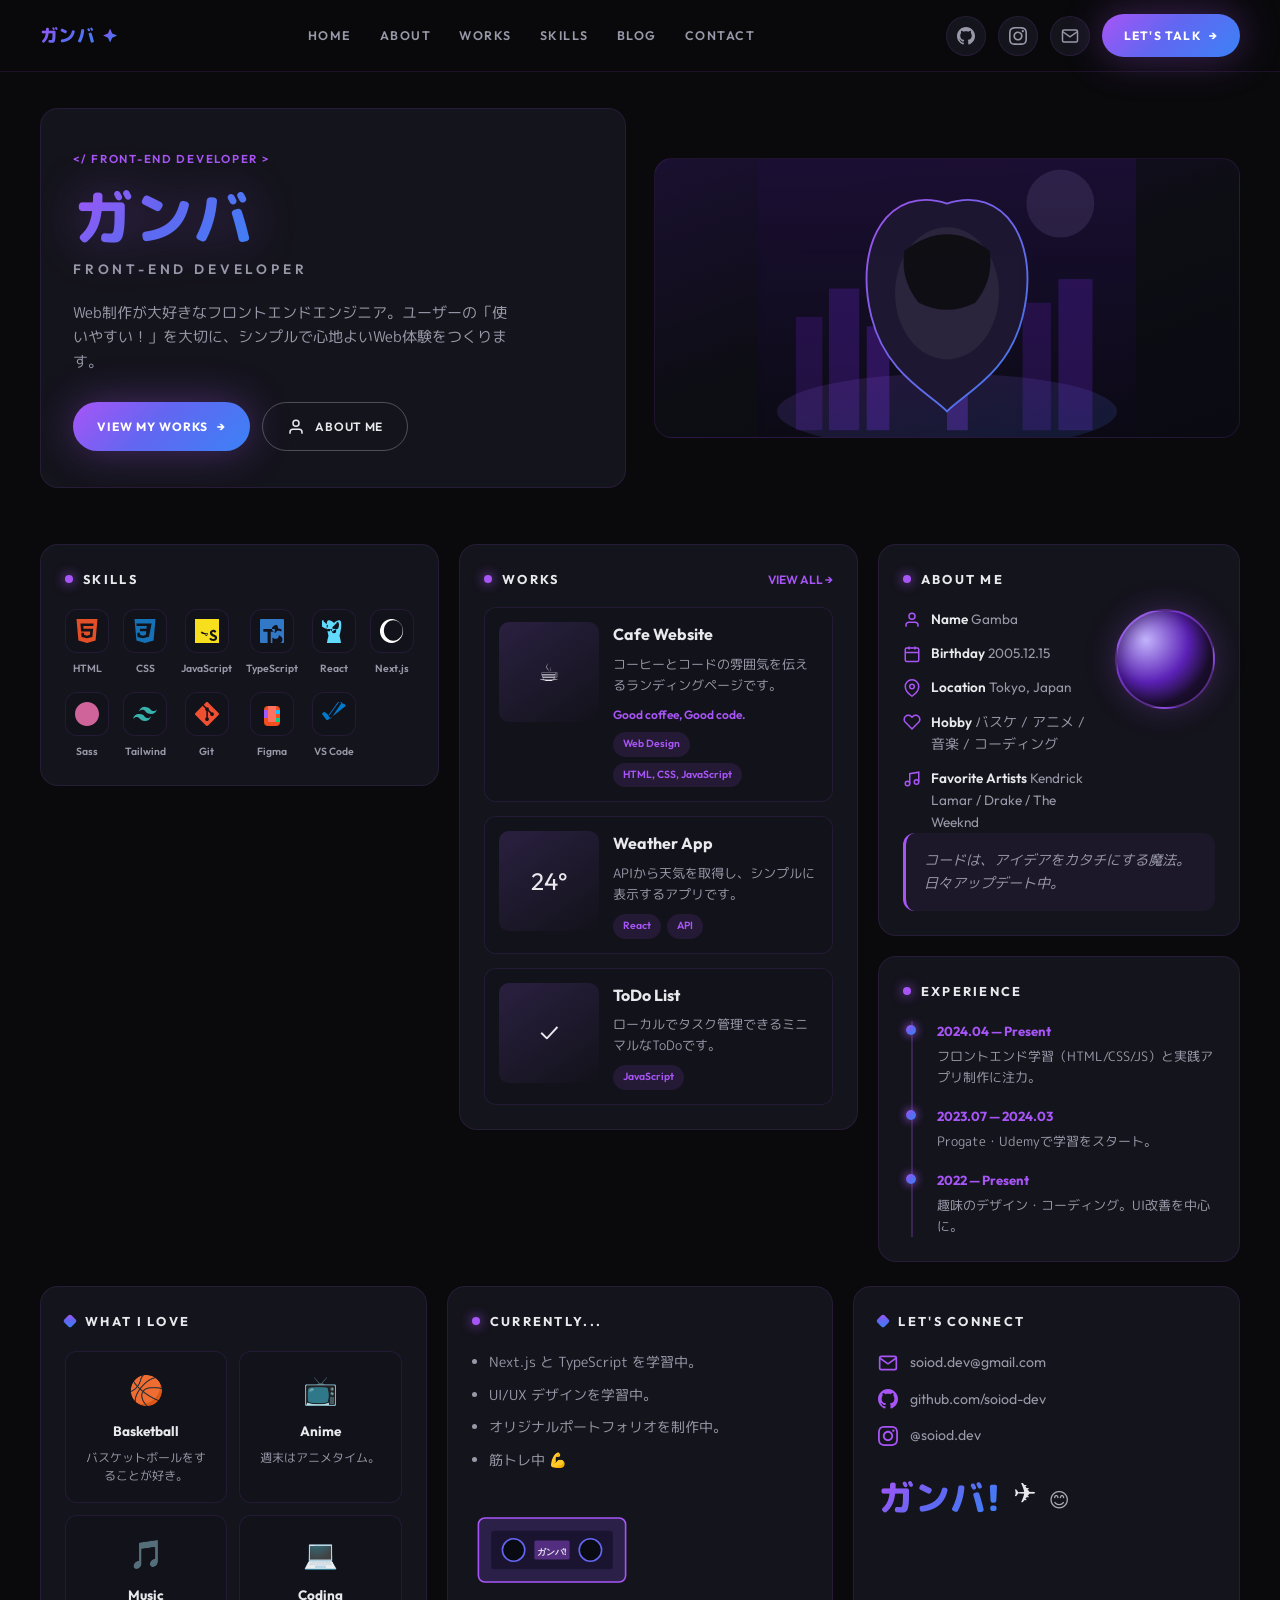
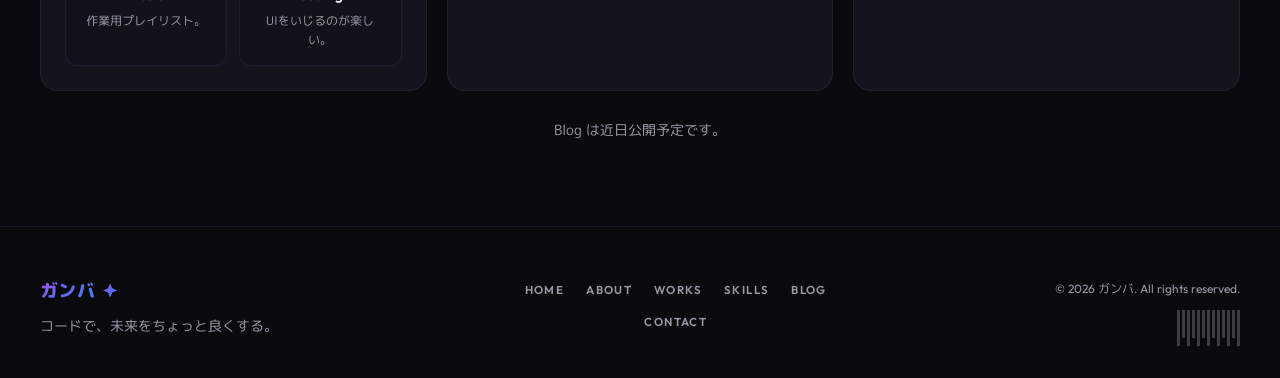
==== commit 2923be3f: "Update Japanese text for basketball and change email contact in index.html" ====
--- a/index.html
+++ b/index.html
@@ -1054,7 +1054,7 @@
               <div class="love-item">
                 <div class="emoji" aria-hidden="true">🏀</div>
                 <h4>Basketball</h4>
-                <p class="jp">シュートの音が好き。</p>
+                <p class="jp">バスケットボールをすることが好き。</p>
               </div>
               <div class="love-item">
                 <div class="emoji" aria-hidden="true">📺</div>
@@ -1096,7 +1096,7 @@
             <h2 class="section-title"><span class="diamond" aria-hidden="true"></span> LET'S CONNECT</h2>
             <ul class="connect-list">
               <li>
-                <a href="mailto:soiod.dev@gmail.com">
+                <a href="ganbaatarganbaa248@gmail.com">
                   <svg viewBox="0 0 24 24" fill="none" stroke="currentColor" stroke-width="2"><path d="M4 4h16c1.1 0 2 .9 2 2v12c0 1.1-.9 2-2 2H4c-1.1 0-2-.9-2-2V6c0-1.1.9-2 2-2z"/><polyline points="22,6 12,13 2,6"/></svg>
                   soiod.dev@gmail.com
                 </a>
@@ -1108,7 +1108,7 @@
                 </a>
               </li>
               <li>
-                <a href="https://instagram.com/soiod.dev" target="_blank" rel="noopener noreferrer">
+                <a href="https://instagram.com/@zvun_batsan" target="_blank" rel="noopener noreferrer">
                   <svg viewBox="0 0 24 24" fill="currentColor"><path d="M12 2.163c3.204 0 3.584.012 4.85.07 3.252.148 4.771 1.691 4.919 4.919.058 1.265.069 1.645.069 4.849 0 3.205-.012 3.584-.069 4.849-.149 3.225-1.664 4.771-4.919 4.919-1.266.058-1.644.07-4.85.07-3.204 0-3.584-.012-4.849-.07-3.26-.149-4.771-1.699-4.919-4.92-.058-1.265-.07-1.644-.07-4.849 0-3.204.013-3.583.07-4.849.149-3.227 1.664-4.771 4.919-4.919 1.266-.057 1.645-.069 4.849-.069zm0-2.163c-3.259 0-3.667.014-4.947.072-4.358.2-6.78 2.618-6.98 6.98-.059 1.281-.073 1.689-.073 4.948 0 3.259.014 3.668.072 4.948.2 4.358 2.618 6.78 6.98 6.98 1.281.058 1.689.072 4.948.072 3.259 0 3.668-.014 4.948-.072 4.354-.2 6.782-2.618 6.979-6.98.059-1.28.073-1.689.073-4.948 0-3.259-.014-3.667-.072-4.947-.196-4.354-2.617-6.78-6.979-6.98-1.281-.059-1.69-.073-4.949-.073zm0 5.838c-3.403 0-6.162 2.759-6.162 6.162s2.759 6.163 6.162 6.163 6.162-2.759 6.162-6.163c0-3.403-2.759-6.162-6.162-6.162zm0 10.162c-2.209 0-4-1.79-4-4 0-2.209 1.791-4 4-4s4 1.791 4 4c0 2.21-1.791 4-4 4zm6.406-11.845c-.796 0-1.441.645-1.441 1.44s.645 1.44 1.441 1.44c.795 0 1.439-.645 1.439-1.44s-.644-1.44-1.439-1.44z"/></svg>
                   @soiod.dev
                 </a>
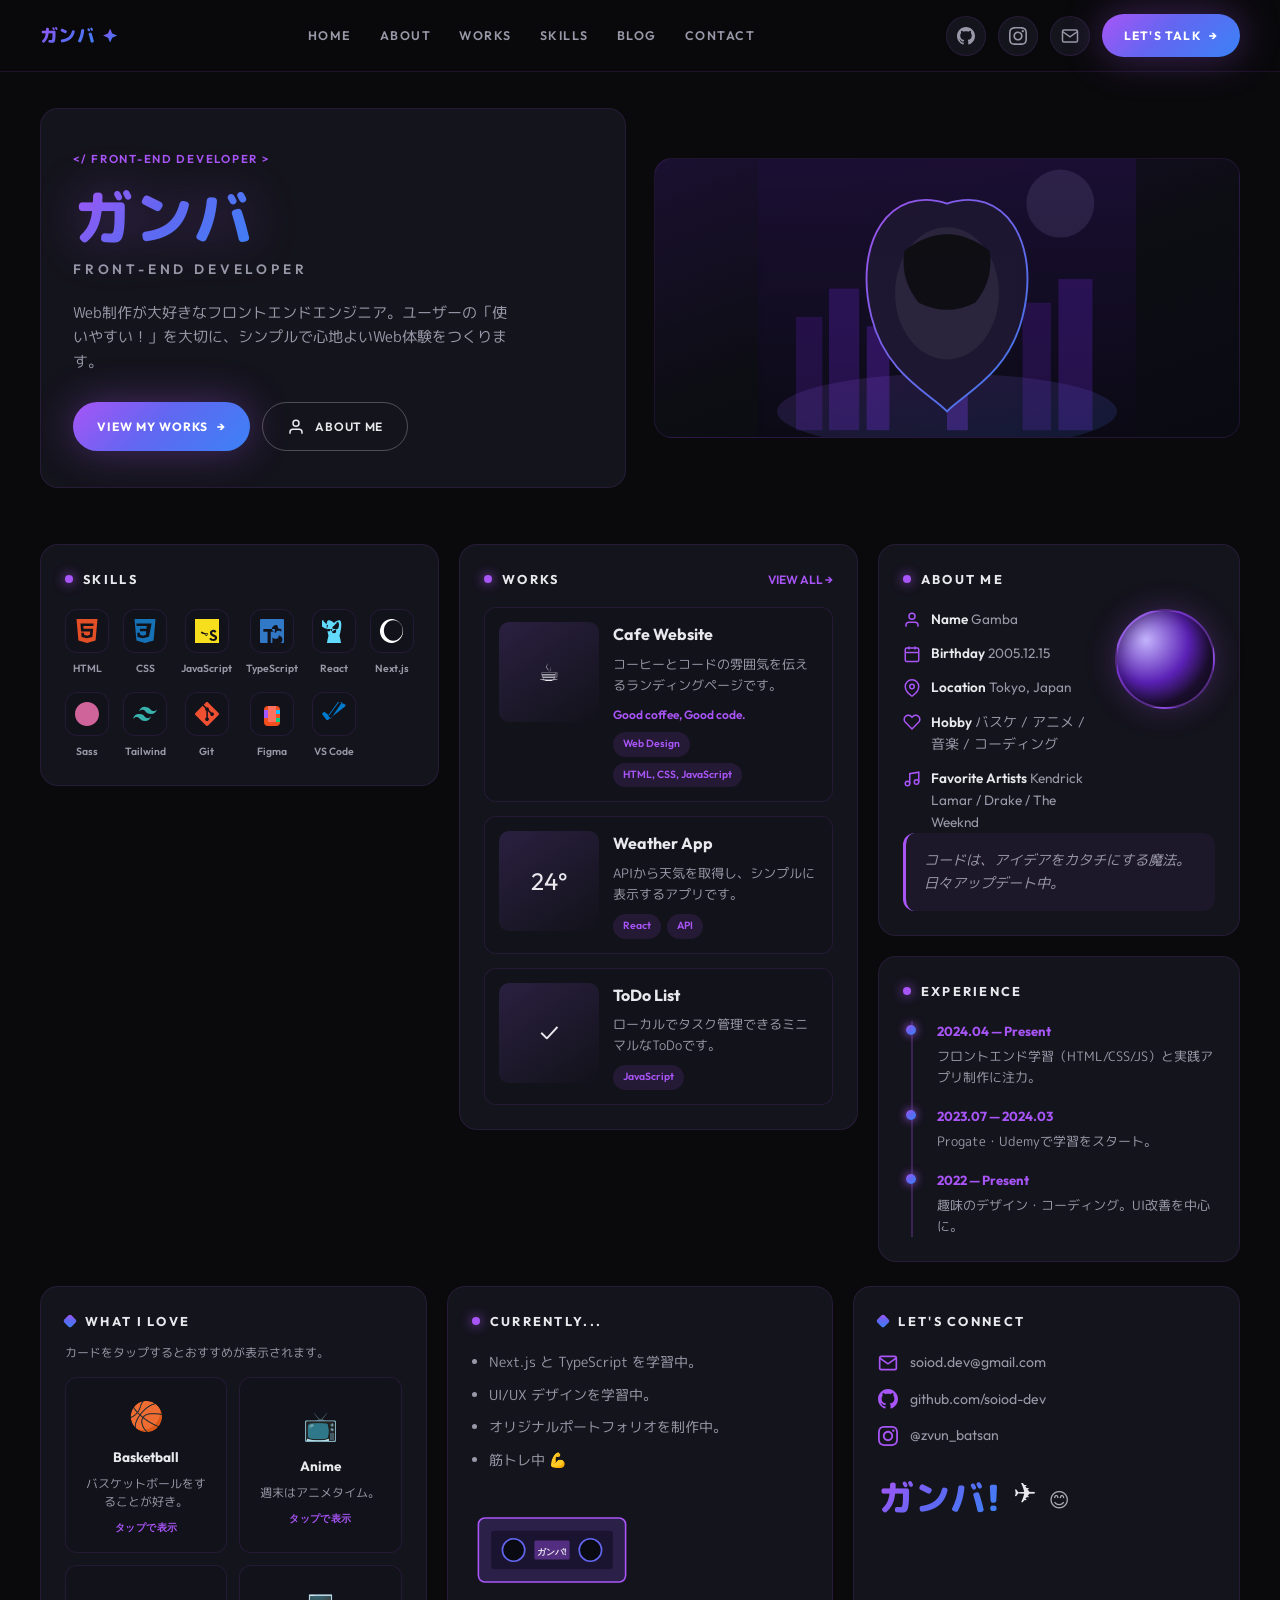
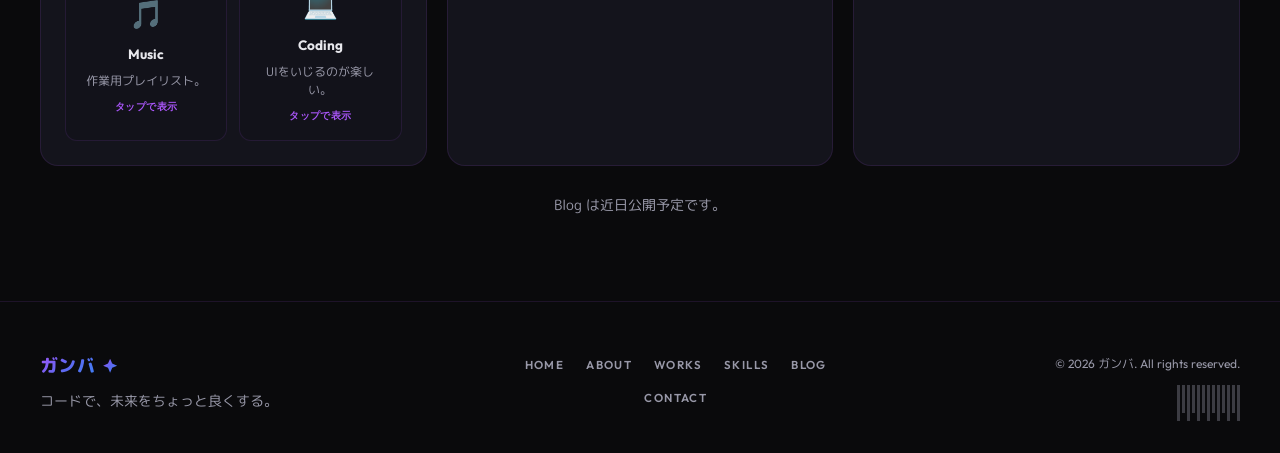
==== commit c4e9d699: "Add interactive love items section in index.html with hover and focus styles" ====
--- a/index.html
+++ b/index.html
@@ -656,6 +656,35 @@
         background: var(--bg-elevated);
         border: 1px solid var(--card-border);
         text-align: center;
+        cursor: pointer;
+        transition: border-color 0.2s, background 0.2s, transform 0.15s;
+        font: inherit;
+        color: inherit;
+        width: 100%;
+      }
+
+      .love-item:hover {
+        border-color: rgba(168, 85, 247, 0.35);
+        background: rgba(168, 85, 247, 0.06);
+      }
+
+      .love-item:focus-visible {
+        outline: 2px solid var(--purple);
+        outline-offset: 2px;
+      }
+
+      .love-item.is-active {
+        border-color: rgba(168, 85, 247, 0.5);
+        background: rgba(168, 85, 247, 0.1);
+      }
+
+      .love-item .hint {
+        display: block;
+        margin-top: 8px;
+        font-size: 0.65rem;
+        color: var(--purple);
+        font-weight: 600;
+        letter-spacing: 0.04em;
       }
 
       .love-item .emoji {
@@ -672,6 +701,70 @@
         margin: 0;
         font-size: 0.72rem;
         color: var(--text-muted);
+      }
+
+      .love-detail {
+        margin-top: 16px;
+        padding: 18px 20px;
+        border-radius: var(--radius-sm);
+        background: var(--bg-elevated);
+        border: 1px solid rgba(168, 85, 247, 0.2);
+      }
+
+      .love-detail[hidden] {
+        display: none;
+      }
+
+      .love-detail h3 {
+        margin: 0 0 12px;
+        font-size: 0.82rem;
+        font-weight: 700;
+        letter-spacing: 0.12em;
+        color: var(--purple);
+      }
+
+      .love-detail dl {
+        margin: 0;
+        font-size: 0.82rem;
+        color: var(--text-muted);
+      }
+
+      .love-detail dt {
+        margin-top: 10px;
+        font-weight: 600;
+        color: var(--text);
+        font-size: 0.75rem;
+      }
+
+      .love-detail dt:first-child {
+        margin-top: 0;
+      }
+
+      .love-detail dd {
+        margin: 4px 0 0;
+        padding-left: 0;
+      }
+
+      .love-detail ul {
+        margin: 0;
+        padding-left: 1.15rem;
+        color: var(--text-muted);
+        font-size: 0.82rem;
+      }
+
+      .love-detail li {
+        margin-bottom: 6px;
+      }
+
+      .love-detail li:last-child {
+        margin-bottom: 0;
+      }
+
+      .love-detail .sub {
+        display: block;
+        margin-top: 4px;
+        font-size: 0.72rem;
+        opacity: 0.85;
       }
 
       .currently {
@@ -840,7 +933,7 @@
           <a href="https://github.com/soiod-dev" class="social-btn" aria-label="GitHub" target="_blank" rel="noopener noreferrer">
             <svg viewBox="0 0 24 24" fill="currentColor" aria-hidden="true"><path d="M12 0c-6.626 0-12 5.373-12 12 0 5.302 3.438 9.8 8.207 11.387.599.111.793-.261.793-.577v-2.234c-3.338.726-4.033-1.416-4.033-1.416-.546-1.387-1.333-1.756-1.333-1.756-1.089-.745.083-.729.083-.729 1.205.084 1.839 1.237 1.839 1.237 1.07 1.834 2.807 1.304 3.492.997.107-.775.418-1.305.762-1.604-2.665-.305-5.467-1.334-5.467-5.931 0-1.311.469-2.381 1.236-3.221-.124-.303-.535-1.524.117-3.176 0 0 1.008-.322 3.301 1.23.957-.266 1.983-.399 3.003-.404 1.02.005 2.047.138 3.006.404 2.291-1.552 3.297-1.23 3.297-1.23.653 1.653.242 2.874.118 3.176.77.84 1.235 1.911 1.235 3.221 0 4.609-2.807 5.624-5.479 5.921.43.372.823 1.102.823 2.222v3.293c0 .319.192.694.801.576 4.765-1.589 8.199-6.086 8.199-11.386 0-6.627-5.373-12-12-12z"/></svg>
           </a>
-          <a href="https://instagram.com/soiod.dev" class="social-btn" aria-label="Instagram" target="_blank" rel="noopener noreferrer">
+          <a href="https://www.instagram.com/zvun_batsan/" class="social-btn" aria-label="Instagram" target="_blank" rel="noopener noreferrer">
             <svg viewBox="0 0 24 24" fill="currentColor" aria-hidden="true"><path d="M12 2.163c3.204 0 3.584.012 4.85.07 3.252.148 4.771 1.691 4.919 4.919.058 1.265.069 1.645.069 4.849 0 3.205-.012 3.584-.069 4.849-.149 3.225-1.664 4.771-4.919 4.919-1.266.058-1.644.07-4.85.07-3.204 0-3.584-.012-4.849-.07-3.26-.149-4.771-1.699-4.919-4.92-.058-1.265-.07-1.644-.07-4.849 0-3.204.013-3.583.07-4.849.149-3.227 1.664-4.771 4.919-4.919 1.266-.057 1.645-.069 4.849-.069zm0-2.163c-3.259 0-3.667.014-4.947.072-4.358.2-6.78 2.618-6.98 6.98-.059 1.281-.073 1.689-.073 4.948 0 3.259.014 3.668.072 4.948.2 4.358 2.618 6.78 6.98 6.98 1.281.058 1.689.072 4.948.072 3.259 0 3.668-.014 4.948-.072 4.354-.2 6.782-2.618 6.979-6.98.059-1.28.073-1.689.073-4.948 0-3.259-.014-3.667-.072-4.947-.196-4.354-2.617-6.78-6.979-6.98-1.281-.059-1.69-.073-4.949-.073zm0 5.838c-3.403 0-6.162 2.759-6.162 6.162s2.759 6.163 6.162 6.163 6.162-2.759 6.162-6.163c0-3.403-2.759-6.162-6.162-6.162zm0 10.162c-2.209 0-4-1.79-4-4 0-2.209 1.791-4 4-4s4 1.791 4 4c0 2.21-1.791 4-4 4zm6.406-11.845c-.796 0-1.441.645-1.441 1.44s.645 1.44 1.441 1.44c.795 0 1.439-.645 1.439-1.44s-.644-1.44-1.439-1.44z"/></svg>
           </a>
           <a href="mailto:soiod.dev@gmail.com" class="social-btn" aria-label="メール">
@@ -1050,28 +1143,36 @@
         <div class="grid-bottom">
           <section class="card">
             <h2 class="section-title"><span class="diamond" aria-hidden="true"></span> WHAT I LOVE</h2>
-            <div class="love-grid">
-              <div class="love-item">
+            <p class="jp" style="margin: -8px 0 14px; font-size: 0.78rem; color: var(--text-muted)">
+              カードをタップするとおすすめが表示されます。
+            </p>
+            <div class="love-grid" role="group" aria-label="趣味">
+              <button type="button" class="love-item" data-love="basketball" aria-expanded="false" aria-controls="love-detail-panel" id="love-btn-basketball">
                 <div class="emoji" aria-hidden="true">🏀</div>
                 <h4>Basketball</h4>
                 <p class="jp">バスケットボールをすることが好き。</p>
-              </div>
-              <div class="love-item">
+                <span class="hint">タップで表示</span>
+              </button>
+              <button type="button" class="love-item" data-love="anime" aria-expanded="false" aria-controls="love-detail-panel" id="love-btn-anime">
                 <div class="emoji" aria-hidden="true">📺</div>
                 <h4>Anime</h4>
                 <p class="jp">週末はアニメタイム。</p>
-              </div>
-              <div class="love-item">
+                <span class="hint">タップで表示</span>
+              </button>
+              <button type="button" class="love-item" data-love="music" aria-expanded="false" aria-controls="love-detail-panel" id="love-btn-music">
                 <div class="emoji" aria-hidden="true">🎵</div>
                 <h4>Music</h4>
                 <p class="jp">作業用プレイリスト。</p>
-              </div>
-              <div class="love-item">
+                <span class="hint">タップで表示</span>
+              </button>
+              <button type="button" class="love-item" data-love="coding" aria-expanded="false" aria-controls="love-detail-panel" id="love-btn-coding">
                 <div class="emoji" aria-hidden="true">💻</div>
                 <h4>Coding</h4>
                 <p class="jp">UIをいじるのが楽しい。</p>
-              </div>
+                <span class="hint">タップで表示</span>
+              </button>
             </div>
+            <div id="love-detail-panel" class="love-detail" role="region" aria-labelledby="love-detail-title" hidden></div>
           </section>
 
           <section id="currently" class="card currently">
@@ -1108,9 +1209,9 @@
                 </a>
               </li>
               <li>
-                <a href="https://instagram.com/@zvun_batsan" target="_blank" rel="noopener noreferrer">
+                <a href="https://www.instagram.com/zvun_batsan/" target="_blank" rel="noopener noreferrer">
                   <svg viewBox="0 0 24 24" fill="currentColor"><path d="M12 2.163c3.204 0 3.584.012 4.85.07 3.252.148 4.771 1.691 4.919 4.919.058 1.265.069 1.645.069 4.849 0 3.205-.012 3.584-.069 4.849-.149 3.225-1.664 4.771-4.919 4.919-1.266.058-1.644.07-4.85.07-3.204 0-3.584-.012-4.849-.07-3.26-.149-4.771-1.699-4.919-4.92-.058-1.265-.07-1.644-.07-4.849 0-3.204.013-3.583.07-4.849.149-3.227 1.664-4.771 4.919-4.919 1.266-.057 1.645-.069 4.849-.069zm0-2.163c-3.259 0-3.667.014-4.947.072-4.358.2-6.78 2.618-6.98 6.98-.059 1.281-.073 1.689-.073 4.948 0 3.259.014 3.668.072 4.948.2 4.358 2.618 6.78 6.98 6.98 1.281.058 1.689.072 4.948.072 3.259 0 3.668-.014 4.948-.072 4.354-.2 6.782-2.618 6.979-6.98.059-1.28.073-1.689.073-4.948 0-3.259-.014-3.667-.072-4.947-.196-4.354-2.617-6.78-6.979-6.98-1.281-.059-1.69-.073-4.949-.073zm0 5.838c-3.403 0-6.162 2.759-6.162 6.162s2.759 6.163 6.162 6.163 6.162-2.759 6.162-6.163c0-3.403-2.759-6.162-6.162-6.162zm0 10.162c-2.209 0-4-1.79-4-4 0-2.209 1.791-4 4-4s4 1.791 4 4c0 2.21-1.791 4-4 4zm6.406-11.845c-.796 0-1.441.645-1.441 1.44s.645 1.44 1.441 1.44c.795 0 1.439-.645 1.439-1.44s-.644-1.44-1.439-1.44z"/></svg>
-                  @soiod.dev
+                  @zvun_batsan
                 </a>
               </li>
             </ul>
@@ -1157,5 +1258,77 @@
         </div>
       </div>
     </footer>
+
+    <script>
+      (function () {
+        var panel = document.getElementById("love-detail-panel");
+        var buttons = document.querySelectorAll(".love-item[data-love]");
+        var activeKey = null;
+
+        /** ここを編集して、自分の推しチーム・アニメ・曲などに差し替えてください */
+        var LOVE_HTML = {
+          basketball:
+            '<h3 id="love-detail-title">Basketball — おすすめ</h3>' +
+            "<dl>" +
+            "<dt>推しチーム</dt><dd>San Antonio Spurs</dd>" +
+            "<dt>推し選手</dt><dd>Kobe Bryant</dd>" +
+            "</dl>",
+          anime:
+            '<h3 id="love-detail-title">Anime — おすすめ</h3>' +
+            "<ul class=\"jp\">" +
+            "<li><strong>HUNTER×HUNTER（ハンター×ハンター）</strong> — 念能力バトルと友情の物語。何度でも見返したくなる。</li>" +
+            "</ul>",
+          music:
+            '<h3 id="love-detail-title">Music — おすすめ</h3>' +
+            "<ul>" +
+            "<li><strong>J. Cole</strong> — 「Wet Dreamz」<span class=\"sub jp\">（アルバム『2014 Forest Hills Drive』収録）</span></li>" +
+            "</ul>",
+          coding:
+            '<h3 id="love-detail-title">Coding — よく見るもの</h3>' +
+            "<ul class=\"jp\">" +
+            "<li>MDN Web Docs / Can I use</li>" +
+            "<li>React 公式ドキュメント</li>" +
+            "<li>UIインスピレーション: Dribbble, Awwwards</li>" +
+            "</ul>",
+        };
+
+        function setExpanded(key) {
+          buttons.forEach(function (btn) {
+            var k = btn.getAttribute("data-love");
+            btn.setAttribute("aria-expanded", k === key ? "true" : "false");
+            btn.classList.toggle("is-active", k === key);
+          });
+        }
+
+        function closePanel() {
+          activeKey = null;
+          panel.hidden = true;
+          panel.innerHTML = "";
+          setExpanded(null);
+        }
+
+        function openPanel(key) {
+          activeKey = key;
+          panel.innerHTML = LOVE_HTML[key] || "";
+          panel.hidden = false;
+          setExpanded(key);
+        }
+
+        buttons.forEach(function (btn) {
+          btn.addEventListener("click", function () {
+            var key = btn.getAttribute("data-love");
+            if (activeKey === key) {
+              closePanel();
+              return;
+            }
+            openPanel(key);
+          });
+        });
+
+        document.addEventListener("keydown", function (e) {
+          if (e.key === "Escape" && activeKey) closePanel();
+        });
+      })();
+    </script>
   </body>
 </html>
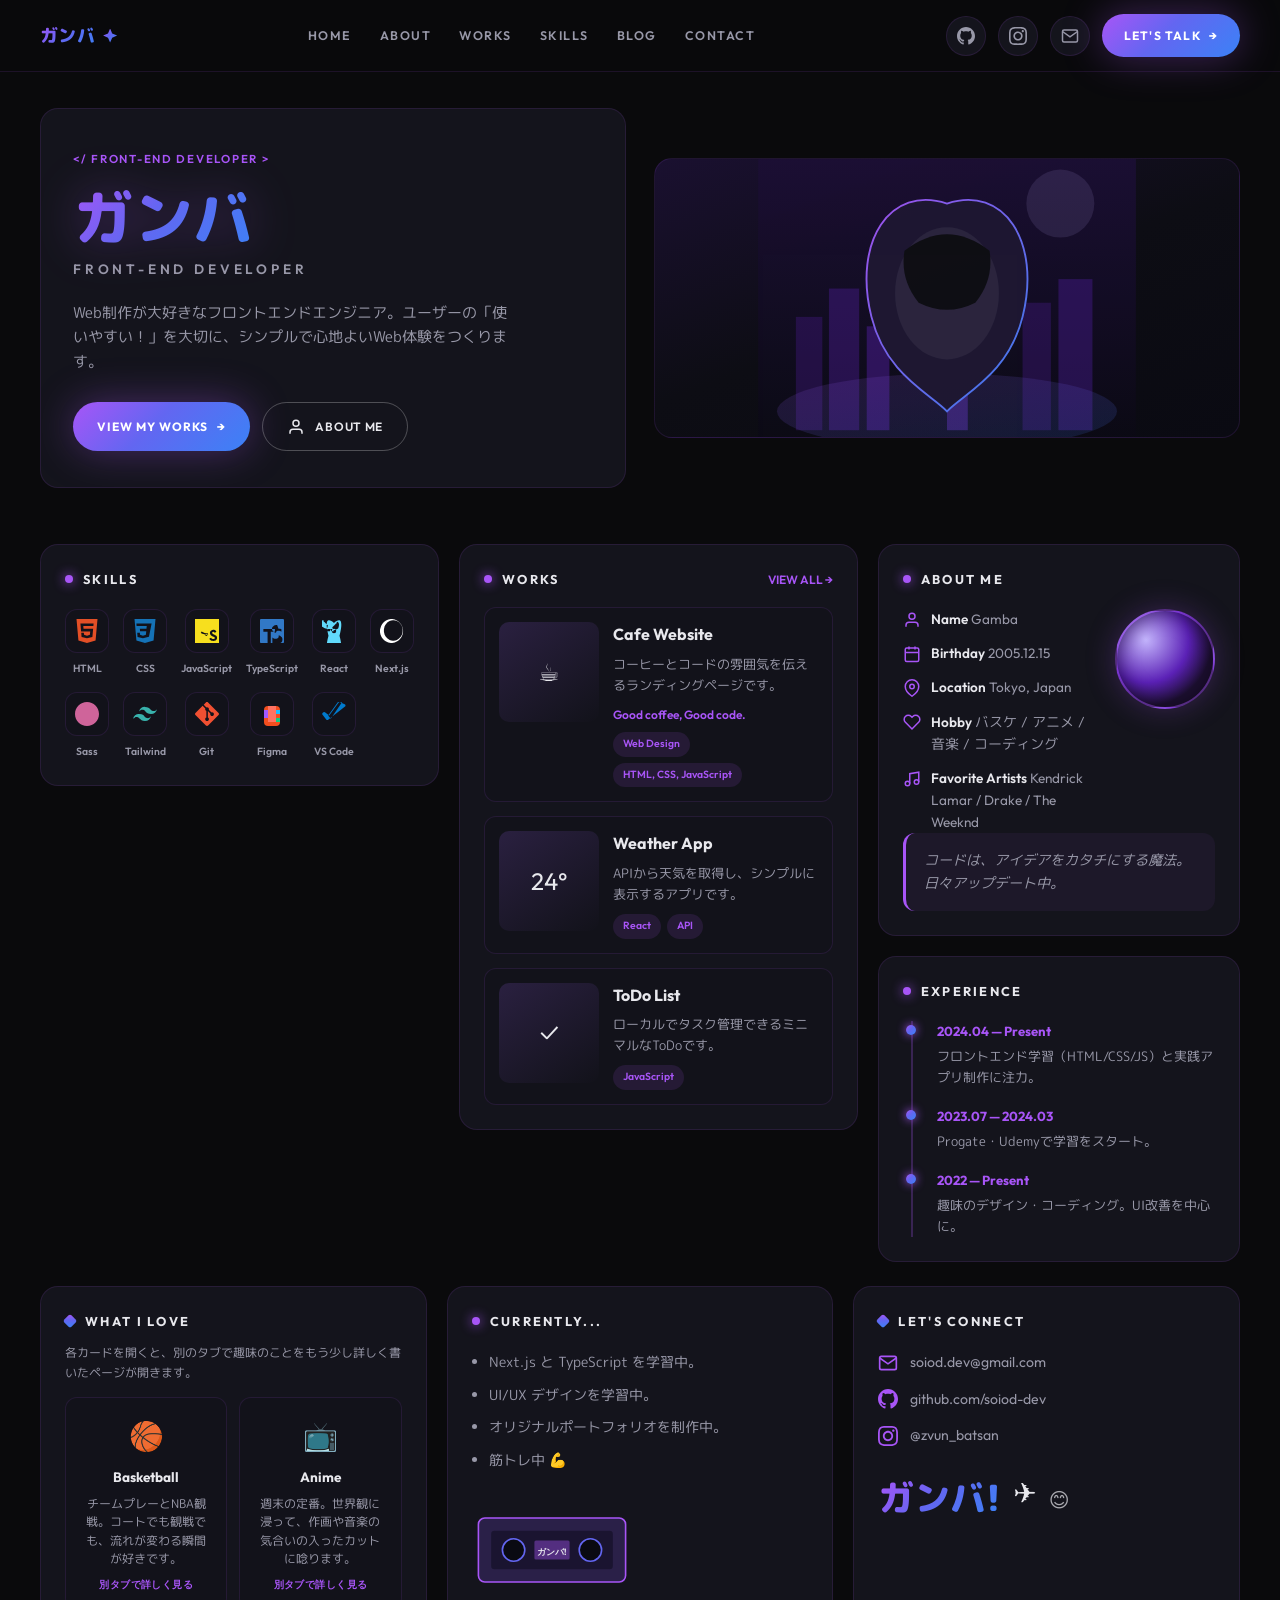
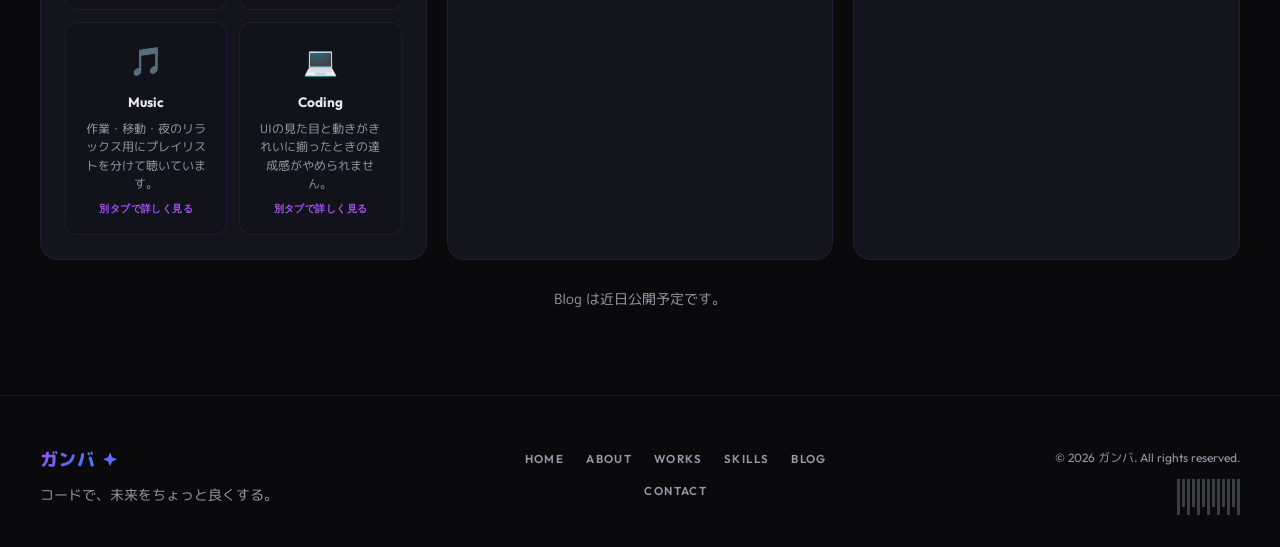
==== commit e730a4ef: "Refactor love items in index.html to use anchor tags for external links, enhancing accessibility and" ====
--- a/index.html
+++ b/index.html
@@ -651,6 +651,7 @@
       }
 
       .love-item {
+        display: block;
         padding: 16px;
         border-radius: var(--radius-sm);
         background: var(--bg-elevated);
@@ -673,11 +674,6 @@
         outline-offset: 2px;
       }
 
-      .love-item.is-active {
-        border-color: rgba(168, 85, 247, 0.5);
-        background: rgba(168, 85, 247, 0.1);
-      }
-
       .love-item .hint {
         display: block;
         margin-top: 8px;
@@ -701,70 +697,6 @@
         margin: 0;
         font-size: 0.72rem;
         color: var(--text-muted);
-      }
-
-      .love-detail {
-        margin-top: 16px;
-        padding: 18px 20px;
-        border-radius: var(--radius-sm);
-        background: var(--bg-elevated);
-        border: 1px solid rgba(168, 85, 247, 0.2);
-      }
-
-      .love-detail[hidden] {
-        display: none;
-      }
-
-      .love-detail h3 {
-        margin: 0 0 12px;
-        font-size: 0.82rem;
-        font-weight: 700;
-        letter-spacing: 0.12em;
-        color: var(--purple);
-      }
-
-      .love-detail dl {
-        margin: 0;
-        font-size: 0.82rem;
-        color: var(--text-muted);
-      }
-
-      .love-detail dt {
-        margin-top: 10px;
-        font-weight: 600;
-        color: var(--text);
-        font-size: 0.75rem;
-      }
-
-      .love-detail dt:first-child {
-        margin-top: 0;
-      }
-
-      .love-detail dd {
-        margin: 4px 0 0;
-        padding-left: 0;
-      }
-
-      .love-detail ul {
-        margin: 0;
-        padding-left: 1.15rem;
-        color: var(--text-muted);
-        font-size: 0.82rem;
-      }
-
-      .love-detail li {
-        margin-bottom: 6px;
-      }
-
-      .love-detail li:last-child {
-        margin-bottom: 0;
-      }
-
-      .love-detail .sub {
-        display: block;
-        margin-top: 4px;
-        font-size: 0.72rem;
-        opacity: 0.85;
       }
 
       .currently {
@@ -1144,35 +1076,58 @@
           <section class="card">
             <h2 class="section-title"><span class="diamond" aria-hidden="true"></span> WHAT I LOVE</h2>
             <p class="jp" style="margin: -8px 0 14px; font-size: 0.78rem; color: var(--text-muted)">
-              カードをタップするとおすすめが表示されます。
+              各カードを開くと、別のタブで趣味のことをもう少し詳しく書いたページが開きます。
             </p>
             <div class="love-grid" role="group" aria-label="趣味">
-              <button type="button" class="love-item" data-love="basketball" aria-expanded="false" aria-controls="love-detail-panel" id="love-btn-basketball">
+              <a
+                class="love-item"
+                href="love-detail.html?topic=basketball"
+                target="_blank"
+                rel="noopener noreferrer"
+                aria-label="Basketball — 詳細を別のタブで開く"
+              >
                 <div class="emoji" aria-hidden="true">🏀</div>
                 <h4>Basketball</h4>
-                <p class="jp">バスケットボールをすることが好き。</p>
-                <span class="hint">タップで表示</span>
-              </button>
-              <button type="button" class="love-item" data-love="anime" aria-expanded="false" aria-controls="love-detail-panel" id="love-btn-anime">
+                <p class="jp">チームプレーとNBA観戦。コートでも観戦でも、流れが変わる瞬間が好きです。</p>
+                <span class="hint">別タブで詳しく見る</span>
+              </a>
+              <a
+                class="love-item"
+                href="love-detail.html?topic=anime"
+                target="_blank"
+                rel="noopener noreferrer"
+                aria-label="Anime — 詳細を別のタブで開く"
+              >
                 <div class="emoji" aria-hidden="true">📺</div>
                 <h4>Anime</h4>
-                <p class="jp">週末はアニメタイム。</p>
-                <span class="hint">タップで表示</span>
-              </button>
-              <button type="button" class="love-item" data-love="music" aria-expanded="false" aria-controls="love-detail-panel" id="love-btn-music">
+                <p class="jp">週末の定番。世界観に浸って、作画や音楽の気合いの入ったカットに唸ります。</p>
+                <span class="hint">別タブで詳しく見る</span>
+              </a>
+              <a
+                class="love-item"
+                href="love-detail.html?topic=music"
+                target="_blank"
+                rel="noopener noreferrer"
+                aria-label="Music — 詳細を別のタブで開く"
+              >
                 <div class="emoji" aria-hidden="true">🎵</div>
                 <h4>Music</h4>
-                <p class="jp">作業用プレイリスト。</p>
-                <span class="hint">タップで表示</span>
-              </button>
-              <button type="button" class="love-item" data-love="coding" aria-expanded="false" aria-controls="love-detail-panel" id="love-btn-coding">
+                <p class="jp">作業・移動・夜のリラックス用にプレイリストを分けて聴いています。</p>
+                <span class="hint">別タブで詳しく見る</span>
+              </a>
+              <a
+                class="love-item"
+                href="love-detail.html?topic=coding"
+                target="_blank"
+                rel="noopener noreferrer"
+                aria-label="Coding — 詳細を別のタブで開く"
+              >
                 <div class="emoji" aria-hidden="true">💻</div>
                 <h4>Coding</h4>
-                <p class="jp">UIをいじるのが楽しい。</p>
-                <span class="hint">タップで表示</span>
-              </button>
+                <p class="jp">UIの見た目と動きがきれいに揃ったときの達成感がやめられません。</p>
+                <span class="hint">別タブで詳しく見る</span>
+              </a>
             </div>
-            <div id="love-detail-panel" class="love-detail" role="region" aria-labelledby="love-detail-title" hidden></div>
           </section>
 
           <section id="currently" class="card currently">
@@ -1259,76 +1214,5 @@
       </div>
     </footer>
 
-    <script>
-      (function () {
-        var panel = document.getElementById("love-detail-panel");
-        var buttons = document.querySelectorAll(".love-item[data-love]");
-        var activeKey = null;
-
-        /** ここを編集して、自分の推しチーム・アニメ・曲などに差し替えてください */
-        var LOVE_HTML = {
-          basketball:
-            '<h3 id="love-detail-title">Basketball — おすすめ</h3>' +
-            "<dl>" +
-            "<dt>推しチーム</dt><dd>San Antonio Spurs</dd>" +
-            "<dt>推し選手</dt><dd>Kobe Bryant</dd>" +
-            "</dl>",
-          anime:
-            '<h3 id="love-detail-title">Anime — おすすめ</h3>' +
-            "<ul class=\"jp\">" +
-            "<li><strong>HUNTER×HUNTER（ハンター×ハンター）</strong> — 念能力バトルと友情の物語。何度でも見返したくなる。</li>" +
-            "</ul>",
-          music:
-            '<h3 id="love-detail-title">Music — おすすめ</h3>' +
-            "<ul>" +
-            "<li><strong>J. Cole</strong> — 「Wet Dreamz」<span class=\"sub jp\">（アルバム『2014 Forest Hills Drive』収録）</span></li>" +
-            "</ul>",
-          coding:
-            '<h3 id="love-detail-title">Coding — よく見るもの</h3>' +
-            "<ul class=\"jp\">" +
-            "<li>MDN Web Docs / Can I use</li>" +
-            "<li>React 公式ドキュメント</li>" +
-            "<li>UIインスピレーション: Dribbble, Awwwards</li>" +
-            "</ul>",
-        };
-
-        function setExpanded(key) {
-          buttons.forEach(function (btn) {
-            var k = btn.getAttribute("data-love");
-            btn.setAttribute("aria-expanded", k === key ? "true" : "false");
-            btn.classList.toggle("is-active", k === key);
-          });
-        }
-
-        function closePanel() {
-          activeKey = null;
-          panel.hidden = true;
-          panel.innerHTML = "";
-          setExpanded(null);
-        }
-
-        function openPanel(key) {
-          activeKey = key;
-          panel.innerHTML = LOVE_HTML[key] || "";
-          panel.hidden = false;
-          setExpanded(key);
-        }
-
-        buttons.forEach(function (btn) {
-          btn.addEventListener("click", function () {
-            var key = btn.getAttribute("data-love");
-            if (activeKey === key) {
-              closePanel();
-              return;
-            }
-            openPanel(key);
-          });
-        });
-
-        document.addEventListener("keydown", function (e) {
-          if (e.key === "Escape" && activeKey) closePanel();
-        });
-      })();
-    </script>
   </body>
 </html>
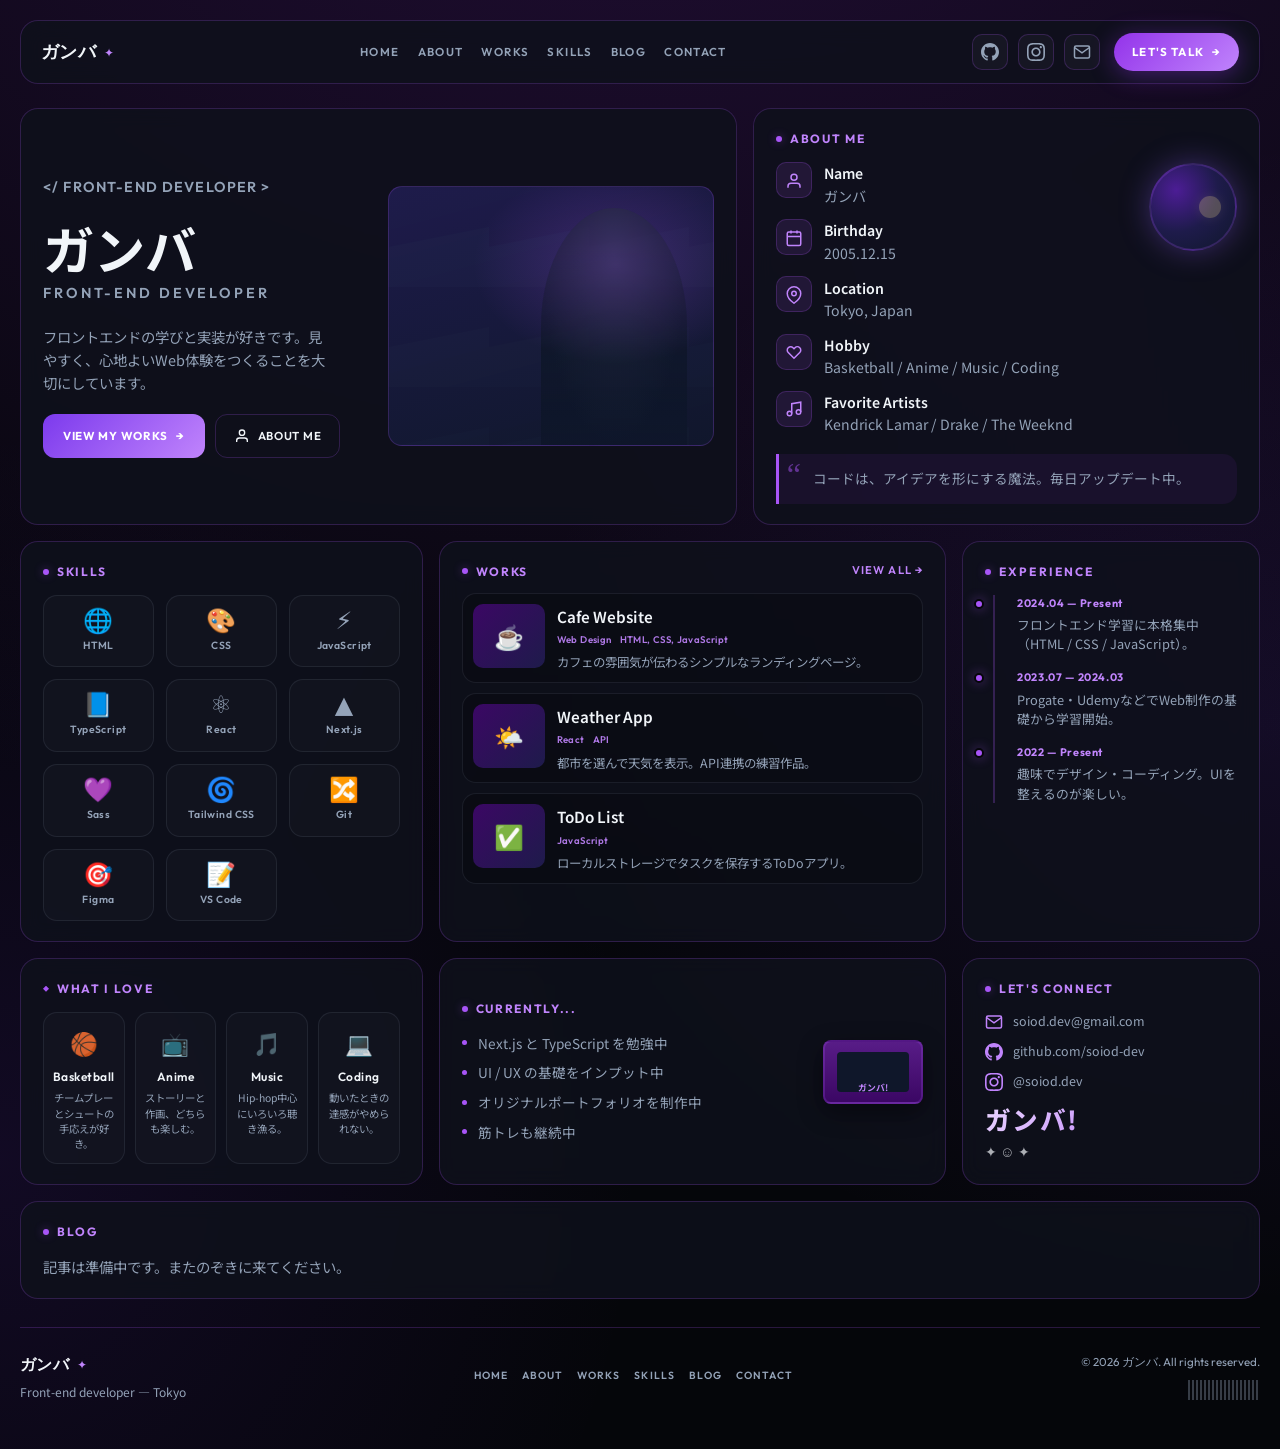
==== commit 45e5649c: "Update common.css and index.html to enhance styling and layout. Added new styles for body, headers, " ====
--- a/index.html
+++ b/index.html
@@ -1,1218 +1,1209 @@
 <!DOCTYPE html>
 <html lang="ja">
-  <head>
-    <meta charset="UTF-8" />
-    <meta name="viewport" content="width=device-width, initial-scale=1.0" />
-    <meta
-      name="description"
-      content="ガンバ — フロントエンドエンジニア。シンプルで心地よいWeb体験をつくります。"
-    />
-    <title>ガンバ | Front-end Developer</title>
-    <link rel="preconnect" href="https://fonts.googleapis.com" />
-    <link rel="preconnect" href="https://fonts.gstatic.com" crossorigin />
-    <link
-      href="https://fonts.googleapis.com/css2?family=M+PLUS+Rounded+1c:wght@500;700;800&family=Outfit:wght@300;400;500;600;700&display=swap"
-      rel="stylesheet"
-    />
-    <style>
-      :root {
-        --bg: #0a0a0c;
-        --bg-elevated: #12121a;
-        --card: #14141c;
-        --card-border: rgba(168, 85, 247, 0.12);
-        --text: #e8e8ed;
-        --text-muted: #9898a8;
-        --purple: #a855f7;
-        --blue: #3b82f6;
-        --gradient: linear-gradient(135deg, #a855f7 0%, #6366f1 45%, #3b82f6 100%);
-        --radius: 18px;
-        --radius-sm: 12px;
-        --glow: 0 0 40px rgba(168, 85, 247, 0.35);
-      }
-
-      *,
-      *::before,
-      *::after {
-        box-sizing: border-box;
-      }
-
-      html {
-        scroll-behavior: smooth;
-      }
-
-      body {
-        margin: 0;
-        font-family: "Outfit", system-ui, sans-serif;
-        background: var(--bg);
-        color: var(--text);
-        line-height: 1.6;
-        min-height: 100vh;
-      }
-
-      .jp {
-        font-family: "M PLUS Rounded 1c", "Outfit", sans-serif;
-      }
-
-      a {
-        color: inherit;
-        text-decoration: none;
-      }
-
-      img {
-        max-width: 100%;
-        display: block;
-      }
-
-      .container {
-        width: min(1200px, 100% - 40px);
-        margin-inline: auto;
-      }
-
-      /* Header */
-      .header {
-        position: fixed;
-        top: 0;
-        left: 0;
-        right: 0;
-        z-index: 100;
-        background: rgba(10, 10, 12, 0.85);
-        backdrop-filter: blur(12px);
-        border-bottom: 1px solid var(--card-border);
-      }
-
-      .header-inner {
-        display: flex;
-        align-items: center;
-        justify-content: space-between;
-        gap: 24px;
-        padding: 14px 0;
-      }
-
-      .logo {
-        display: flex;
-        align-items: center;
-        gap: 8px;
-        font-weight: 800;
-        font-size: 1.15rem;
-        letter-spacing: 0.02em;
-      }
-
-      .logo .jp {
-        background: var(--gradient);
-        -webkit-background-clip: text;
-        background-clip: text;
-        color: transparent;
-      }
-
-      .logo-star {
-        width: 14px;
-        height: 14px;
-        background: var(--gradient);
-        clip-path: polygon(50% 0%, 65% 35%, 100% 50%, 65% 65%, 50% 100%, 35% 65%, 0% 50%, 35% 35%);
-      }
-
-      .nav {
-        display: none;
-        align-items: center;
-        gap: 28px;
-        font-size: 0.78rem;
-        font-weight: 600;
-        letter-spacing: 0.12em;
-        color: var(--text-muted);
-      }
-
-      .nav a:hover {
-        color: var(--text);
-      }
-
-      .header-actions {
-        display: flex;
-        align-items: center;
-        gap: 12px;
-      }
-
-      .social-btn {
-        width: 40px;
-        height: 40px;
-        border-radius: 50%;
-        display: grid;
-        place-items: center;
-        background: var(--card);
-        border: 1px solid var(--card-border);
-        color: var(--text-muted);
-        transition: color 0.2s, border-color 0.2s, transform 0.2s;
-      }
-
-      .social-btn:hover {
-        color: var(--purple);
-        border-color: rgba(168, 85, 247, 0.35);
-        transform: translateY(-2px);
-      }
-
-      .social-btn svg {
-        width: 18px;
-        height: 18px;
-      }
-
-      .btn-cta {
-        display: none;
-        align-items: center;
-        gap: 8px;
-        padding: 12px 22px;
-        border-radius: 999px;
-        font-size: 0.75rem;
-        font-weight: 700;
-        letter-spacing: 0.1em;
-        background: var(--gradient);
-        color: #fff;
-        box-shadow: var(--glow);
-        border: none;
-        cursor: pointer;
-        transition: transform 0.2s, box-shadow 0.2s;
-      }
-
-      .btn-cta:hover {
-        transform: translateY(-2px);
-        box-shadow: 0 0 50px rgba(168, 85, 247, 0.45);
-      }
-
-      @media (min-width: 900px) {
-        .nav {
-          display: flex;
-        }
-        .btn-cta {
-          display: inline-flex;
-        }
-      }
-
-      @media (max-width: 899px) {
-        .header-inner {
-          flex-wrap: wrap;
-        }
-        .nav-mobile {
-          width: 100%;
-          display: flex;
-          flex-wrap: wrap;
-          gap: 12px 20px;
-          justify-content: center;
-          padding-bottom: 8px;
-          font-size: 0.7rem;
-          font-weight: 600;
-          letter-spacing: 0.1em;
-          color: var(--text-muted);
-        }
-      }
-
-      @media (min-width: 900px) {
-        .nav-mobile {
-          display: none;
-        }
-      }
-
-      main {
-        padding-top: 88px;
-        padding-bottom: 64px;
-      }
-
-      .card {
-        background: var(--card);
-        border: 1px solid var(--card-border);
-        border-radius: var(--radius);
-        padding: 24px;
-      }
-
-      .section-title {
-        display: flex;
-        align-items: center;
-        gap: 10px;
-        font-size: 0.8rem;
-        font-weight: 700;
-        letter-spacing: 0.18em;
-        margin: 0 0 20px;
-        color: var(--text);
-      }
-
-      .section-title .dot {
-        width: 8px;
-        height: 8px;
-        border-radius: 50%;
-        background: var(--purple);
-        box-shadow: 0 0 12px var(--purple);
-      }
-
-      .section-title .diamond {
-        width: 10px;
-        height: 10px;
-        background: var(--gradient);
-        transform: rotate(45deg);
-        border-radius: 2px;
-      }
-
-      /* Hero */
+<head>
+  <meta charset="UTF-8" />
+  <meta name="viewport" content="width=device-width, initial-scale=1.0" />
+  <meta name="description" content="ガンバ — Front-end developer portfolio" />
+  <title>ガンバ | Front-End Developer</title>
+  <link rel="preconnect" href="https://fonts.googleapis.com" />
+  <link rel="preconnect" href="https://fonts.gstatic.com" crossorigin />
+  <link href="https://fonts.googleapis.com/css2?family=Noto+Sans+JP:wght@400;500;600;700&family=Outfit:wght@400;500;600;700&display=swap" rel="stylesheet" />
+  <style>
+    :root {
+      --bg-deep: #05060a;
+      --bg-card: rgba(15, 17, 28, 0.85);
+      --border: rgba(168, 85, 247, 0.22);
+      --text: #f1f5f9;
+      --muted: #94a3b8;
+      --accent: #c084fc;
+      --accent-strong: #a855f7;
+      --accent-dim: rgba(168, 85, 247, 0.12);
+      --glow: rgba(168, 85, 247, 0.45);
+      --radius: 14px;
+      --radius-lg: 18px;
+      --font-en: "Outfit", system-ui, sans-serif;
+      --font-jp: "Noto Sans JP", "Outfit", sans-serif;
+    }
+
+    *,
+    *::before,
+    *::after {
+      box-sizing: border-box;
+      margin: 0;
+      padding: 0;
+    }
+
+    html {
+      scroll-behavior: smooth;
+    }
+
+    body {
+      min-height: 100vh;
+      background: var(--bg-deep);
+      background-image:
+        radial-gradient(ellipse 120% 80% at 50% -20%, rgba(88, 28, 135, 0.35), transparent),
+        radial-gradient(ellipse 60% 40% at 100% 50%, rgba(124, 58, 237, 0.12), transparent),
+        radial-gradient(ellipse 50% 50% at 0% 80%, rgba(91, 33, 182, 0.15), transparent);
+      color: var(--text);
+      font-family: var(--font-jp);
+      font-size: 15px;
+      line-height: 1.6;
+      -webkit-font-smoothing: antialiased;
+    }
+
+    a {
+      color: inherit;
+      text-decoration: none;
+    }
+
+    .wrap {
+      max-width: 1280px;
+      margin: 0 auto;
+      padding: 20px 20px 48px;
+    }
+
+    /* Nav */
+    .nav {
+      display: flex;
+      align-items: center;
+      justify-content: space-between;
+      gap: 16px;
+      flex-wrap: wrap;
+      padding: 12px 20px;
+      margin-bottom: 24px;
+      border: 1px solid var(--border);
+      border-radius: var(--radius-lg);
+      background: var(--bg-card);
+      backdrop-filter: blur(12px);
+    }
+
+    .logo {
+      display: flex;
+      align-items: center;
+      gap: 8px;
+      font-family: var(--font-en);
+      font-weight: 700;
+      font-size: 1.15rem;
+      letter-spacing: 0.02em;
+    }
+
+    .logo-star {
+      color: var(--accent);
+      font-size: 0.75rem;
+    }
+
+    .nav-links {
+      display: flex;
+      flex-wrap: wrap;
+      gap: 6px 18px;
+      justify-content: center;
+      list-style: none;
+      font-family: var(--font-en);
+      font-size: 0.72rem;
+      font-weight: 600;
+      letter-spacing: 0.12em;
+    }
+
+    .nav-links a {
+      color: var(--muted);
+      transition: color 0.2s;
+    }
+
+    .nav-links a:hover {
+      color: var(--accent);
+    }
+
+    .nav-right {
+      display: flex;
+      align-items: center;
+      gap: 14px;
+    }
+
+    .social-row {
+      display: flex;
+      gap: 10px;
+    }
+
+    .icon-btn {
+      display: grid;
+      place-items: center;
+      width: 36px;
+      height: 36px;
+      border-radius: 10px;
+      border: 1px solid var(--border);
+      background: rgba(255, 255, 255, 0.03);
+      color: var(--muted);
+      transition: color 0.2s, border-color 0.2s, box-shadow 0.2s;
+    }
+
+    .icon-btn:hover {
+      color: var(--accent);
+      border-color: rgba(168, 85, 247, 0.45);
+      box-shadow: 0 0 20px var(--accent-dim);
+    }
+
+    .icon-btn svg {
+      width: 18px;
+      height: 18px;
+    }
+
+    .btn-cta {
+      display: inline-flex;
+      align-items: center;
+      gap: 8px;
+      padding: 10px 18px;
+      border-radius: 999px;
+      font-family: var(--font-en);
+      font-size: 0.72rem;
+      font-weight: 700;
+      letter-spacing: 0.1em;
+      background: linear-gradient(135deg, #9333ea, #c084fc);
+      color: #fff;
+      border: none;
+      cursor: pointer;
+      box-shadow: 0 4px 24px rgba(147, 51, 234, 0.4);
+      transition: transform 0.15s, box-shadow 0.2s;
+    }
+
+    .btn-cta:hover {
+      transform: translateY(-1px);
+      box-shadow: 0 6px 28px rgba(147, 51, 234, 0.5);
+    }
+
+    /* Bento grid */
+    .bento {
+      display: grid;
+      gap: 16px;
+      grid-template-columns: repeat(12, 1fr);
+      grid-auto-rows: minmax(72px, auto);
+    }
+
+    .card {
+      border: 1px solid var(--border);
+      border-radius: var(--radius-lg);
+      background: var(--bg-card);
+      backdrop-filter: blur(10px);
+      padding: 20px 22px;
+      position: relative;
+      overflow: hidden;
+    }
+
+    .card::before {
+      content: "";
+      position: absolute;
+      inset: -1px;
+      border-radius: inherit;
+      pointer-events: none;
+      opacity: 0;
+      transition: opacity 0.25s;
+      background: radial-gradient(600px circle at var(--mx, 50%) var(--my, 50%), rgba(168, 85, 247, 0.08), transparent 40%);
+    }
+
+    .card:hover::before {
+      opacity: 1;
+    }
+
+    .section-title {
+      display: flex;
+      align-items: center;
+      gap: 8px;
+      font-family: var(--font-en);
+      font-size: 0.75rem;
+      font-weight: 700;
+      letter-spacing: 0.14em;
+      color: var(--accent);
+      margin-bottom: 14px;
+    }
+
+    .section-title .dot {
+      width: 6px;
+      height: 6px;
+      border-radius: 50%;
+      background: var(--accent-strong);
+      box-shadow: 0 0 10px var(--glow);
+    }
+
+    /* Hero */
+    .hero {
+      grid-column: span 7;
+      grid-row: span 4;
+      display: grid;
+      grid-template-columns: 1fr 1fr;
+      gap: 20px;
+      align-items: center;
+      min-height: 320px;
+    }
+
+    .hero-tag {
+      display: inline-block;
+      font-family: var(--font-en);
+      font-size: 0.7rem;
+      font-weight: 600;
+      letter-spacing: 0.08em;
+      color: var(--accent);
+      margin-bottom: 10px;
+    }
+
+    .hero h1 {
+      font-size: clamp(2.2rem, 4vw, 3.2rem);
+      font-weight: 700;
+      line-height: 1.1;
+      margin-bottom: 6px;
+    }
+
+    .hero-sub {
+      font-family: var(--font-en);
+      font-size: 0.85rem;
+      font-weight: 600;
+      letter-spacing: 0.2em;
+      color: var(--muted);
+      margin-bottom: 14px;
+    }
+
+    .hero p {
+      color: var(--muted);
+      font-size: 0.9rem;
+      margin-bottom: 20px;
+      max-width: 36ch;
+    }
+
+    .hero-actions {
+      display: flex;
+      flex-wrap: wrap;
+      gap: 10px;
+    }
+
+    .btn-primary {
+      display: inline-flex;
+      align-items: center;
+      gap: 8px;
+      padding: 12px 20px;
+      border-radius: 12px;
+      font-family: var(--font-en);
+      font-size: 0.72rem;
+      font-weight: 700;
+      letter-spacing: 0.06em;
+      background: linear-gradient(135deg, #7c3aed, #c084fc);
+      color: #fff;
+      border: none;
+      cursor: pointer;
+      transition: transform 0.15s;
+    }
+
+    .btn-primary:hover {
+      transform: translateY(-1px);
+    }
+
+    .btn-outline {
+      display: inline-flex;
+      align-items: center;
+      gap: 8px;
+      padding: 12px 18px;
+      border-radius: 12px;
+      font-family: var(--font-en);
+      font-size: 0.72rem;
+      font-weight: 600;
+      letter-spacing: 0.06em;
+      border: 1px solid var(--border);
+      background: transparent;
+      color: var(--text);
+      cursor: pointer;
+      transition: border-color 0.2s, color 0.2s;
+    }
+
+    .btn-outline:hover {
+      border-color: var(--accent-strong);
+      color: var(--accent);
+    }
+
+    .hero-visual {
+      position: relative;
+      border-radius: var(--radius);
+      min-height: 260px;
+      background:
+        linear-gradient(165deg, rgba(30, 27, 75, 0.9) 0%, rgba(15, 23, 42, 0.95) 100%),
+        url("data:image/svg+xml,%3Csvg xmlns='http://www.w3.org/2000/svg' width='100' height='100' viewBox='0 0 100 100'%3E%3Crect fill='%231e1b4b' width='100' height='100'/%3E%3Cpath fill='%23334169' d='M0 60 L100 40 L100 100 L0 100 Z'/%3E%3C/svg%3E");
+      border: 1px solid var(--border);
+      overflow: hidden;
+    }
+
+    .hero-visual::after {
+      content: "";
+      position: absolute;
+      inset: 0;
+      background: radial-gradient(ellipse 80% 70% at 70% 30%, rgba(168, 85, 247, 0.25), transparent 55%);
+      pointer-events: none;
+    }
+
+    .hero-silhouette {
+      position: absolute;
+      bottom: 0;
+      right: 8%;
+      width: 45%;
+      max-width: 180px;
+      height: 92%;
+      background: linear-gradient(180deg, transparent 15%, rgba(15, 23, 42, 0.3) 100%),
+        radial-gradient(ellipse at 50% 20%, #1e293b 0%, #0f172a 70%);
+      border-radius: 50% 50% 0 0;
+      opacity: 0.85;
+    }
+
+    /* About */
+    .about {
+      grid-column: span 5;
+      grid-row: span 4;
+    }
+
+    .about-inner {
+      display: grid;
+      grid-template-columns: 1fr auto;
+      gap: 16px;
+      align-items: start;
+    }
+
+    .about-list {
+      list-style: none;
+      display: flex;
+      flex-direction: column;
+      gap: 12px;
+    }
+
+    .about-list li {
+      display: flex;
+      gap: 12px;
+      align-items: flex-start;
+      font-size: 0.88rem;
+      color: var(--muted);
+    }
+
+    .about-list strong {
+      color: var(--text);
+      font-weight: 600;
+    }
+
+    .about-icon {
+      flex-shrink: 0;
+      width: 36px;
+      height: 36px;
+      border-radius: 10px;
+      background: var(--accent-dim);
+      border: 1px solid var(--border);
+      display: grid;
+      place-items: center;
+      color: var(--accent);
+    }
+
+    .about-icon svg {
+      width: 18px;
+      height: 18px;
+    }
+
+    .about-moon {
+      position: relative;
+      width: 88px;
+      height: 88px;
+      border-radius: 50%;
+      background: radial-gradient(circle at 30% 30%, #4c1d95, #1e1b4b 50%, #0f172a);
+      border: 2px solid var(--border);
+      box-shadow: 0 0 30px rgba(139, 92, 246, 0.35);
+      flex-shrink: 0;
+    }
+
+    .about-moon::after {
+      content: "";
+      position: absolute;
+      width: 22px;
+      height: 22px;
+      border-radius: 50%;
+      background: #fde68a;
+      opacity: 0.25;
+      right: 14px;
+      top: 50%;
+      transform: translateY(-50%);
+      box-shadow: 0 0 12px rgba(253, 230, 138, 0.4);
+    }
+
+    blockquote.quote {
+      margin-top: 18px;
+      padding: 14px 16px 14px 20px;
+      border-left: 3px solid var(--accent-strong);
+      background: rgba(88, 28, 135, 0.15);
+      border-radius: 0 var(--radius) var(--radius) 0;
+      font-size: 0.85rem;
+      color: var(--muted);
+      position: relative;
+    }
+
+    blockquote.quote::before {
+      content: "“";
+      position: absolute;
+      left: 8px;
+      top: 4px;
+      font-size: 2rem;
+      font-family: Georgia, serif;
+      color: var(--accent-strong);
+      opacity: 0.5;
+      line-height: 1;
+    }
+
+    blockquote.quote p {
+      padding-left: 14px;
+    }
+
+    /* Skills */
+    .skills {
+      grid-column: span 4;
+      grid-row: span 3;
+    }
+
+    .skill-grid {
+      display: grid;
+      grid-template-columns: repeat(3, 1fr);
+      gap: 12px;
+    }
+
+    .skill-item {
+      display: flex;
+      flex-direction: column;
+      align-items: center;
+      gap: 6px;
+      padding: 12px 8px;
+      border-radius: var(--radius);
+      background: rgba(255, 255, 255, 0.02);
+      border: 1px solid rgba(148, 163, 184, 0.12);
+      font-family: var(--font-en);
+      font-size: 0.65rem;
+      font-weight: 600;
+      letter-spacing: 0.04em;
+      color: var(--muted);
+      transition: border-color 0.2s, color 0.2s;
+    }
+
+    .skill-item:hover {
+      border-color: var(--border);
+      color: var(--text);
+    }
+
+    .skill-item .emoji {
+      font-size: 1.5rem;
+      line-height: 1;
+    }
+
+    /* Works */
+    .works {
+      grid-column: span 5;
+      grid-row: span 3;
+    }
+
+    .works-head {
+      display: flex;
+      justify-content: space-between;
+      align-items: center;
+      margin-bottom: 12px;
+    }
+
+    .works-head .section-title {
+      margin-bottom: 0;
+    }
+
+    .link-all {
+      font-family: var(--font-en);
+      font-size: 0.7rem;
+      font-weight: 600;
+      letter-spacing: 0.1em;
+      color: var(--accent);
+    }
+
+    .link-all:hover {
+      text-decoration: underline;
+    }
+
+    .work-cards {
+      display: flex;
+      flex-direction: column;
+      gap: 10px;
+    }
+
+    .work-card {
+      display: grid;
+      grid-template-columns: 72px 1fr;
+      gap: 12px;
+      padding: 10px;
+      border-radius: var(--radius);
+      border: 1px solid rgba(148, 163, 184, 0.12);
+      background: rgba(0, 0, 0, 0.2);
+      transition: border-color 0.2s;
+    }
+
+    .work-card:hover {
+      border-color: var(--border);
+    }
+
+    .work-thumb {
+      border-radius: 10px;
+      height: 64px;
+      background: linear-gradient(135deg, #3b0764, #1e1b4b);
+      display: grid;
+      place-items: center;
+      font-size: 1.5rem;
+    }
+
+    .work-card h3 {
+      font-size: 0.95rem;
+      font-weight: 600;
+      margin-bottom: 4px;
+    }
+
+    .work-tags {
+      display: flex;
+      flex-wrap: wrap;
+      gap: 4px 8px;
+      margin-bottom: 6px;
+    }
+
+    .work-tags span {
+      font-family: var(--font-en);
+      font-size: 0.6rem;
+      font-weight: 600;
+      letter-spacing: 0.04em;
+      color: var(--accent);
+      opacity: 0.9;
+    }
+
+    .work-card p {
+      font-size: 0.78rem;
+      color: var(--muted);
+      line-height: 1.5;
+    }
+
+    /* Experience */
+    .experience {
+      grid-column: span 3;
+      grid-row: span 3;
+    }
+
+    .experience .section-title {
+      letter-spacing: 0.18em;
+    }
+
+    .timeline {
+      list-style: none;
+      padding-left: 4px;
+      border-left: 2px solid rgba(168, 85, 247, 0.25);
+      margin-left: 8px;
+    }
+
+    .timeline li {
+      position: relative;
+      padding-left: 18px;
+      margin-bottom: 16px;
+    }
+
+    .timeline li::before {
+      content: "";
+      position: absolute;
+      left: -25px;
+      top: 4px;
+      width: 10px;
+      height: 10px;
+      border-radius: 50%;
+      background: var(--accent-strong);
+      box-shadow: 0 0 12px var(--glow);
+      border: 2px solid var(--bg-deep);
+    }
+
+    .timeline .period {
+      font-family: var(--font-en);
+      font-size: 0.68rem;
+      font-weight: 700;
+      letter-spacing: 0.06em;
+      color: var(--accent);
+      margin-bottom: 4px;
+    }
+
+    .timeline p {
+      font-size: 0.8rem;
+      color: var(--muted);
+      line-height: 1.5;
+    }
+
+    /* What I love */
+    .love {
+      grid-column: span 4;
+      grid-row: span 2;
+    }
+
+    .love .section-title .dot {
+      clip-path: polygon(50% 0%, 100% 50%, 50% 100%, 0% 50%);
+      border-radius: 0;
+    }
+
+    .love-grid {
+      display: grid;
+      grid-template-columns: repeat(4, 1fr);
+      gap: 10px;
+    }
+
+    .love-item {
+      text-align: center;
+      padding: 12px 8px;
+      border-radius: var(--radius);
+      border: 1px solid rgba(148, 163, 184, 0.12);
+      background: rgba(255, 255, 255, 0.02);
+    }
+
+    .love-item .icon {
+      font-size: 1.4rem;
+      margin-bottom: 6px;
+      opacity: 0.9;
+    }
+
+    .love-item h3 {
+      font-size: 0.75rem;
+      font-weight: 600;
+      margin-bottom: 4px;
+      font-family: var(--font-en);
+      letter-spacing: 0.04em;
+    }
+
+    .love-item p {
+      font-size: 0.65rem;
+      color: var(--muted);
+      line-height: 1.45;
+    }
+
+    /* Currently */
+    .currently {
+      grid-column: span 5;
+      grid-row: span 2;
+      display: grid;
+      grid-template-columns: 1fr auto;
+      gap: 16px;
+      align-items: center;
+    }
+
+    .currently ul {
+      list-style: none;
+      display: flex;
+      flex-direction: column;
+      gap: 8px;
+    }
+
+    .currently li {
+      font-size: 0.85rem;
+      color: var(--muted);
+      padding-left: 16px;
+      position: relative;
+    }
+
+    .currently li::before {
+      content: "";
+      position: absolute;
+      left: 0;
+      top: 0.55em;
+      width: 5px;
+      height: 5px;
+      border-radius: 50%;
+      background: var(--accent-strong);
+    }
+
+    .cassette {
+      width: 100px;
+      height: 64px;
+      border-radius: 8px;
+      background: linear-gradient(180deg, #581c87, #3b0764);
+      border: 2px solid var(--border);
+      position: relative;
+      box-shadow: 0 8px 24px rgba(0, 0, 0, 0.4);
+      flex-shrink: 0;
+    }
+
+    .cassette::before {
+      content: "";
+      position: absolute;
+      inset: 10px 12px;
+      background: #0f172a;
+      border-radius: 4px;
+    }
+
+    .cassette::after {
+      content: "ガンバ!";
+      position: absolute;
+      bottom: 6px;
+      left: 50%;
+      transform: translateX(-50%);
+      font-size: 0.55rem;
+      font-weight: 700;
+      color: var(--accent);
+      white-space: nowrap;
+    }
+
+    /* Connect */
+    .connect {
+      grid-column: span 3;
+      grid-row: span 2;
+    }
+
+    .connect-list {
+      list-style: none;
+      display: flex;
+      flex-direction: column;
+      gap: 10px;
+      margin-bottom: 12px;
+    }
+
+    .connect-list a {
+      display: flex;
+      align-items: center;
+      gap: 10px;
+      font-size: 0.78rem;
+      color: var(--muted);
+      word-break: break-all;
+      transition: color 0.2s;
+    }
+
+    .connect-list a:hover {
+      color: var(--accent);
+    }
+
+    .connect-list svg {
+      flex-shrink: 0;
+      width: 18px;
+      height: 18px;
+      color: var(--accent);
+    }
+
+    .connect-art {
+      font-size: 1.6rem;
+      font-weight: 800;
+      background: linear-gradient(135deg, #e9d5ff, #a855f7);
+      -webkit-background-clip: text;
+      background-clip: text;
+      color: transparent;
+      font-family: var(--font-jp);
+      letter-spacing: 0.05em;
+      line-height: 1.2;
+    }
+
+    .connect-doodle {
+      font-size: 0.9rem;
+      opacity: 0.7;
+      margin-top: 4px;
+    }
+
+    /* Footer */
+    footer {
+      margin-top: 28px;
+      padding-top: 24px;
+      border-top: 1px solid var(--border);
+      display: flex;
+      flex-wrap: wrap;
+      gap: 20px;
+      align-items: center;
+      justify-content: space-between;
+    }
+
+    footer .logo {
+      font-size: 1rem;
+    }
+
+    footer .tagline {
+      font-size: 0.75rem;
+      color: var(--muted);
+      margin-top: 4px;
+    }
+
+    footer .foot-nav {
+      display: flex;
+      flex-wrap: wrap;
+      gap: 14px;
+      list-style: none;
+      font-family: var(--font-en);
+      font-size: 0.65rem;
+      font-weight: 600;
+      letter-spacing: 0.1em;
+      color: var(--muted);
+    }
+
+    footer .foot-nav a:hover {
+      color: var(--accent);
+    }
+
+    .foot-right {
+      text-align: right;
+    }
+
+    footer .copy {
+      font-size: 0.72rem;
+      color: var(--muted);
+      font-family: var(--font-en);
+    }
+
+    .barcode {
+      margin-top: 8px;
+      height: 20px;
+      width: 72px;
+      background: repeating-linear-gradient(
+        90deg,
+        var(--muted) 0 2px,
+        transparent 2px 4px
+      );
+      opacity: 0.35;
+      margin-left: auto;
+    }
+
+    .card-full {
+      grid-column: 1 / -1;
+    }
+
+    /* Responsive */
+    @media (max-width: 1024px) {
       .hero {
-        display: grid;
-        gap: 28px;
+        grid-column: span 12;
+        grid-row: span auto;
+      }
+
+      .about {
+        grid-column: span 12;
+        grid-row: span auto;
+      }
+
+      .skills {
+        grid-column: span 6;
+      }
+
+      .works {
+        grid-column: span 6;
+      }
+
+      .experience {
+        grid-column: span 12;
+      }
+
+      .love {
+        grid-column: span 12;
+      }
+
+      .love-grid {
+        grid-template-columns: repeat(2, 1fr);
+      }
+
+      .currently {
+        grid-column: span 12;
+      }
+
+      .connect {
+        grid-column: span 12;
+      }
+    }
+
+    @media (max-width: 768px) {
+      .nav-links {
+        width: 100%;
+        order: 3;
+        justify-content: flex-start;
+      }
+
+      .hero {
         grid-template-columns: 1fr;
-        align-items: center;
-        margin-bottom: 36px;
-      }
-
-      @media (min-width: 960px) {
-        .hero {
-          grid-template-columns: 1fr 1fr;
-          min-height: 420px;
-        }
-      }
-
-      .hero-card {
-        padding: 36px 32px;
-        overflow: hidden;
-      }
-
-      .tagline {
-        display: inline-block;
-        font-size: 0.72rem;
-        font-weight: 600;
-        letter-spacing: 0.15em;
-        color: var(--purple);
-        margin-bottom: 16px;
-      }
-
-      .hero h1 {
-        margin: 0 0 8px;
-        font-size: clamp(2.5rem, 6vw, 3.75rem);
-        font-weight: 800;
-        line-height: 1.1;
-      }
-
-      .hero h1 .jp {
-        background: var(--gradient);
-        -webkit-background-clip: text;
-        background-clip: text;
-        color: transparent;
-        filter: drop-shadow(0 0 24px rgba(168, 85, 247, 0.4));
-      }
-
-      .hero-role {
-        font-size: 0.85rem;
-        font-weight: 600;
-        letter-spacing: 0.28em;
-        color: var(--text-muted);
-        margin: 0 0 20px;
-      }
-
-      .hero-desc {
-        margin: 0 0 28px;
-        color: var(--text-muted);
-        font-size: 0.95rem;
-        max-width: 440px;
-      }
-
-      .hero-btns {
-        display: flex;
-        flex-wrap: wrap;
-        gap: 12px;
-      }
-
-      .btn-primary {
-        display: inline-flex;
-        align-items: center;
-        gap: 10px;
-        padding: 14px 24px;
-        border-radius: 999px;
-        font-size: 0.75rem;
-        font-weight: 700;
-        letter-spacing: 0.08em;
-        background: var(--gradient);
-        color: #fff;
-        border: none;
-        cursor: pointer;
-        box-shadow: var(--glow);
-        transition: transform 0.2s;
-      }
-
-      .btn-primary:hover {
-        transform: translateY(-2px);
-      }
-
-      .btn-outline {
-        display: inline-flex;
-        align-items: center;
-        gap: 10px;
-        padding: 14px 24px;
-        border-radius: 999px;
-        font-size: 0.75rem;
-        font-weight: 600;
-        letter-spacing: 0.06em;
-        background: transparent;
-        color: var(--text);
-        border: 1px solid rgba(255, 255, 255, 0.25);
-        cursor: pointer;
-        transition: border-color 0.2s, background 0.2s;
-      }
-
-      .btn-outline:hover {
-        border-color: var(--purple);
-        background: rgba(168, 85, 247, 0.08);
       }
 
       .hero-visual {
-        position: relative;
-        min-height: 280px;
-        border-radius: var(--radius);
-        background: linear-gradient(160deg, #1a1030 0%, #0d0d14 50%, #0a0a12 100%);
-        border: 1px solid var(--card-border);
-        overflow: hidden;
-      }
-
-      .hero-visual img {
+        min-height: 200px;
+        order: -1;
+      }
+
+      .skills,
+      .works {
+        grid-column: span 12;
+      }
+
+      .skill-grid {
+        grid-template-columns: repeat(2, 1fr);
+      }
+
+      .about-inner {
+        grid-template-columns: 1fr;
+      }
+
+      .about-moon {
+        justify-self: start;
+      }
+
+      .currently {
+        grid-template-columns: 1fr;
+      }
+
+      .foot-right {
+        text-align: left;
         width: 100%;
-        height: 100%;
-        object-fit: cover;
-        object-position: center top;
-      }
-
-      .hero-visual-fallback {
-        position: absolute;
-        inset: 0;
-        display: grid;
-        place-items: center;
-      }
-
-      .hero-visual-fallback svg {
-        width: 100%;
-        height: auto;
-        max-height: 340px;
-        opacity: 0.95;
-      }
-
-      /* Mid grid */
-      .grid-mid {
-        display: grid;
-        gap: 20px;
-        margin-bottom: 24px;
-      }
-
-      @media (min-width: 1024px) {
-        .grid-mid {
-          grid-template-columns: 1fr 1.1fr 1fr;
-          align-items: start;
-        }
-      }
-
-      .skills-grid {
-        display: grid;
-        grid-template-columns: repeat(3, 1fr);
-        gap: 14px;
-      }
-
-      @media (min-width: 520px) {
-        .skills-grid {
-          grid-template-columns: repeat(6, 1fr);
-        }
-      }
-
-      .skill-item {
-        display: flex;
-        flex-direction: column;
-        align-items: center;
-        gap: 8px;
-        text-align: center;
-        font-size: 0.65rem;
-        font-weight: 600;
-        color: var(--text-muted);
-      }
-
-      .skill-icon {
-        width: 44px;
-        height: 44px;
-        border-radius: var(--radius-sm);
-        display: grid;
-        place-items: center;
-        background: var(--bg-elevated);
-        border: 1px solid var(--card-border);
-      }
-
-      .skill-icon svg {
-        width: 24px;
-        height: 24px;
-      }
-
-      .works-head {
-        display: flex;
-        align-items: center;
-        justify-content: space-between;
-        margin-bottom: 18px;
-      }
-
-      .works-head .section-title {
-        margin: 0;
-      }
-
-      .link-all {
-        font-size: 0.75rem;
-        font-weight: 600;
-        color: var(--purple);
-        display: inline-flex;
-        align-items: center;
-        gap: 6px;
-      }
-
-      .link-all:hover {
-        text-decoration: underline;
-      }
-
-      .works-list {
-        display: flex;
-        flex-direction: column;
-        gap: 14px;
-      }
-
-      .work-card {
-        display: grid;
-        grid-template-columns: 100px 1fr;
-        gap: 14px;
-        padding: 14px;
-        border-radius: var(--radius-sm);
-        background: var(--bg-elevated);
-        border: 1px solid var(--card-border);
-        transition: border-color 0.2s;
-      }
-
-      .work-card:hover {
-        border-color: rgba(168, 85, 247, 0.3);
-      }
-
-      .work-thumb {
-        border-radius: 10px;
-        overflow: hidden;
-        aspect-ratio: 1;
-        background: linear-gradient(145deg, #2a2040, #12121a);
-      }
-
-      .work-thumb span {
-        display: grid;
-        place-items: center;
-        height: 100%;
-        font-size: 1.5rem;
-      }
-
-      .work-body h3 {
-        margin: 0 0 6px;
-        font-size: 1rem;
-        font-weight: 700;
-      }
-
-      .work-body p {
-        margin: 0 0 10px;
-        font-size: 0.8rem;
-        color: var(--text-muted);
-      }
-
-      .chips {
-        display: flex;
-        flex-wrap: wrap;
-        gap: 6px;
-      }
-
-      .chip {
-        font-size: 0.65rem;
-        padding: 4px 10px;
-        border-radius: 999px;
-        background: rgba(168, 85, 247, 0.12);
-        color: var(--purple);
-        font-weight: 600;
-      }
-
-      .about-stack {
-        display: flex;
-        flex-direction: column;
-        gap: 20px;
-      }
-
-      .about-top {
-        display: grid;
-        gap: 20px;
-      }
-
-      @media (min-width: 520px) {
-        .about-top {
-          grid-template-columns: 1fr 100px;
-        }
-      }
-
-      .about-list {
-        list-style: none;
-        margin: 0;
-        padding: 0;
-        display: flex;
-        flex-direction: column;
-        gap: 12px;
-        font-size: 0.85rem;
-      }
-
-      .about-list li {
-        display: flex;
-        align-items: flex-start;
-        gap: 10px;
-        color: var(--text-muted);
-      }
-
-      .about-list strong {
-        color: var(--text);
-        min-width: 7.5rem;
-        font-weight: 600;
-      }
-
-      .about-list svg {
-        flex-shrink: 0;
-        width: 18px;
-        height: 18px;
-        margin-top: 2px;
-        color: var(--purple);
-      }
-
-      .moon-inset {
-        width: 100px;
-        height: 100px;
-        border-radius: 50%;
-        margin-inline: auto;
-        background: radial-gradient(circle at 30% 30%, #c4b5fd, #5b21b6 45%, #1e1033 70%);
-        border: 2px solid rgba(168, 85, 247, 0.4);
-        box-shadow: inset 0 0 20px rgba(0, 0, 0, 0.5), 0 0 30px rgba(168, 85, 247, 0.25);
-      }
-
-      blockquote.quote {
-        margin: 0;
-        padding: 16px 18px;
-        border-radius: var(--radius-sm);
-        border-left: 3px solid var(--purple);
-        background: rgba(168, 85, 247, 0.06);
-        font-size: 0.88rem;
-        color: var(--text-muted);
-        font-style: italic;
-      }
-
-      .timeline {
-        display: flex;
-        flex-direction: column;
-        gap: 18px;
-        padding-left: 4px;
-        border-left: 2px solid rgba(168, 85, 247, 0.25);
-        margin-left: 8px;
-      }
-
-      .tl-item {
-        position: relative;
-        padding-left: 20px;
-      }
-
-      .tl-item::before {
-        content: "";
-        position: absolute;
-        left: -11px;
-        top: 4px;
-        width: 10px;
-        height: 10px;
-        border-radius: 50%;
-        background: var(--gradient);
-        box-shadow: 0 0 10px var(--purple);
-      }
-
-      .tl-item h4 {
-        margin: 0 0 4px;
-        font-size: 0.82rem;
-        font-weight: 700;
-        color: var(--purple);
-      }
-
-      .tl-item p {
-        margin: 0;
-        font-size: 0.82rem;
-        color: var(--text-muted);
-      }
-
-      /* Bottom grid */
-      .grid-bottom {
-        display: grid;
-        gap: 20px;
-      }
-
-      @media (min-width: 900px) {
-        .grid-bottom {
-          grid-template-columns: repeat(3, 1fr);
-        }
-      }
-
-      .love-grid {
-        display: grid;
-        grid-template-columns: repeat(2, 1fr);
-        gap: 12px;
-      }
-
-      .love-item {
-        display: block;
-        padding: 16px;
-        border-radius: var(--radius-sm);
-        background: var(--bg-elevated);
-        border: 1px solid var(--card-border);
-        text-align: center;
-        cursor: pointer;
-        transition: border-color 0.2s, background 0.2s, transform 0.15s;
-        font: inherit;
-        color: inherit;
-        width: 100%;
-      }
-
-      .love-item:hover {
-        border-color: rgba(168, 85, 247, 0.35);
-        background: rgba(168, 85, 247, 0.06);
-      }
-
-      .love-item:focus-visible {
-        outline: 2px solid var(--purple);
-        outline-offset: 2px;
-      }
-
-      .love-item .hint {
-        display: block;
-        margin-top: 8px;
-        font-size: 0.65rem;
-        color: var(--purple);
-        font-weight: 600;
-        letter-spacing: 0.04em;
-      }
-
-      .love-item .emoji {
-        font-size: 1.75rem;
-        margin-bottom: 8px;
-      }
-
-      .love-item h4 {
-        margin: 0 0 6px;
-        font-size: 0.85rem;
-      }
-
-      .love-item p {
-        margin: 0;
-        font-size: 0.72rem;
-        color: var(--text-muted);
-      }
-
-      .currently {
-        position: relative;
-        overflow: hidden;
-      }
-
-      .currently ul {
-        margin: 0;
-        padding-left: 1.1rem;
-        color: var(--text-muted);
-        font-size: 0.88rem;
-      }
-
-      .currently li {
-        margin-bottom: 10px;
-      }
-
-      .cassette {
-        margin-top: 20px;
-        max-width: 160px;
-        margin-left: auto;
-      }
-
-      .connect-list {
-        list-style: none;
-        margin: 0 0 24px;
-        padding: 0;
-        display: flex;
-        flex-direction: column;
-        gap: 14px;
-      }
-
-      .connect-list a {
-        display: flex;
-        align-items: center;
-        gap: 12px;
-        font-size: 0.88rem;
-        color: var(--text-muted);
-        transition: color 0.2s;
-      }
-
-      .connect-list a:hover {
-        color: var(--purple);
-      }
-
-      .connect-list svg {
-        width: 20px;
-        height: 20px;
-        color: var(--purple);
-        flex-shrink: 0;
-      }
-
-      .connect-signoff {
-        display: flex;
-        align-items: flex-end;
-        gap: 12px;
-        flex-wrap: wrap;
-      }
-
-      .handwritten {
-        font-family: "M PLUS Rounded 1c", cursive;
-        font-size: 2.25rem;
-        font-weight: 800;
-        background: var(--gradient);
-        -webkit-background-clip: text;
-        background-clip: text;
-        color: transparent;
-        line-height: 1;
-      }
-
-      /* Footer */
-      .footer {
-        border-top: 1px solid var(--card-border);
-        padding: 40px 0 32px;
-        margin-top: 20px;
-      }
-
-      .footer-grid {
-        display: grid;
-        gap: 28px;
-        align-items: start;
-      }
-
-      @media (min-width: 900px) {
-        .footer-grid {
-          grid-template-columns: 1.2fr 1fr 1fr;
-          align-items: center;
-        }
-      }
-
-      .footer-brand p {
-        margin: 10px 0 0;
-        font-size: 0.85rem;
-        color: var(--text-muted);
-      }
-
-      .footer-nav {
-        display: flex;
-        flex-wrap: wrap;
-        gap: 14px 22px;
-        font-size: 0.72rem;
-        font-weight: 600;
-        letter-spacing: 0.12em;
-        color: var(--text-muted);
-        justify-content: center;
-      }
-
-      .footer-nav a:hover {
-        color: var(--text);
-      }
-
-      .footer-meta {
-        text-align: right;
-        font-size: 0.75rem;
-        color: var(--text-muted);
       }
 
       .barcode {
-        margin-top: 12px;
-        display: flex;
-        gap: 2px;
-        justify-content: flex-end;
-      }
-
-      .barcode span {
-        display: block;
-        width: 3px;
-        height: 28px;
-        background: var(--text-muted);
-        opacity: 0.35;
-      }
-
-      .barcode span:nth-child(odd) {
-        height: 36px;
-      }
-
-      .sr-only {
-        position: absolute;
-        width: 1px;
-        height: 1px;
-        padding: 0;
-        margin: -1px;
-        overflow: hidden;
-        clip: rect(0, 0, 0, 0);
-        border: 0;
-      }
-    </style>
-  </head>
-  <body>
-    <header class="header">
-      <div class="container header-inner">
-        <a href="#home" class="logo">
-          <span class="jp">ガンバ</span>
-          <span class="logo-star" aria-hidden="true"></span>
-        </a>
-        <nav class="nav" aria-label="メイン">
-          <a href="#home">HOME</a>
-          <a href="#about">ABOUT</a>
-          <a href="#works">WORKS</a>
-          <a href="#skills">SKILLS</a>
-          <a href="#blog">BLOG</a>
-          <a href="#contact">CONTACT</a>
-        </nav>
-        <div class="header-actions">
-          <a href="https://github.com/soiod-dev" class="social-btn" aria-label="GitHub" target="_blank" rel="noopener noreferrer">
-            <svg viewBox="0 0 24 24" fill="currentColor" aria-hidden="true"><path d="M12 0c-6.626 0-12 5.373-12 12 0 5.302 3.438 9.8 8.207 11.387.599.111.793-.261.793-.577v-2.234c-3.338.726-4.033-1.416-4.033-1.416-.546-1.387-1.333-1.756-1.333-1.756-1.089-.745.083-.729.083-.729 1.205.084 1.839 1.237 1.839 1.237 1.07 1.834 2.807 1.304 3.492.997.107-.775.418-1.305.762-1.604-2.665-.305-5.467-1.334-5.467-5.931 0-1.311.469-2.381 1.236-3.221-.124-.303-.535-1.524.117-3.176 0 0 1.008-.322 3.301 1.23.957-.266 1.983-.399 3.003-.404 1.02.005 2.047.138 3.006.404 2.291-1.552 3.297-1.23 3.297-1.23.653 1.653.242 2.874.118 3.176.77.84 1.235 1.911 1.235 3.221 0 4.609-2.807 5.624-5.479 5.921.43.372.823 1.102.823 2.222v3.293c0 .319.192.694.801.576 4.765-1.589 8.199-6.086 8.199-11.386 0-6.627-5.373-12-12-12z"/></svg>
+        margin-left: 0;
+      }
+    }
+  </style>
+</head>
+<body>
+  <div class="wrap">
+    <header class="nav">
+      <a href="#home" class="logo" id="home">
+        ガンバ <span class="logo-star">✦</span>
+      </a>
+      <ul class="nav-links">
+        <li><a href="#home">HOME</a></li>
+        <li><a href="#about">ABOUT</a></li>
+        <li><a href="#works">WORKS</a></li>
+        <li><a href="#skills">SKILLS</a></li>
+        <li><a href="#blog">BLOG</a></li>
+        <li><a href="#contact">CONTACT</a></li>
+      </ul>
+      <div class="nav-right">
+        <div class="social-row">
+          <a class="icon-btn" href="https://github.com/soiod-dev" aria-label="GitHub" target="_blank" rel="noopener noreferrer">
+            <svg viewBox="0 0 24 24" fill="currentColor"><path d="M12 0c-6.626 0-12 5.373-12 12 0 5.302 3.438 9.8 8.207 11.387.599.111.793-.261.793-.577v-2.234c-3.338.726-4.033-1.416-4.033-1.416-.546-1.387-1.333-1.756-1.333-1.756-1.089-.745.083-.729.083-.729 1.205.084 1.839 1.237 1.839 1.237 1.07 1.834 2.807 1.304 3.492.997.107-.775.418-1.305.762-1.604-2.665-.305-5.467-1.334-5.467-5.931 0-1.311.469-2.381 1.236-3.221-.124-.303-.535-1.524.117-3.176 0 0 1.008-.322 3.301 1.23.957-.266 1.983-.399 3.003-.404 1.02.005 2.047.138 3.006.404 2.291-1.552 3.297-1.23 3.297-1.23.653 1.653.242 2.874.118 3.176.77.84 1.235 1.911 1.235 3.221 0 4.609-2.807 5.624-5.479 5.921.43.372.823 1.102.823 2.222v3.293c0 .319.192.694.801.576 4.765-1.589 8.199-6.086 8.199-11.386 0-6.627-5.373-12-12-12z"/></svg>
           </a>
-          <a href="https://www.instagram.com/zvun_batsan/" class="social-btn" aria-label="Instagram" target="_blank" rel="noopener noreferrer">
-            <svg viewBox="0 0 24 24" fill="currentColor" aria-hidden="true"><path d="M12 2.163c3.204 0 3.584.012 4.85.07 3.252.148 4.771 1.691 4.919 4.919.058 1.265.069 1.645.069 4.849 0 3.205-.012 3.584-.069 4.849-.149 3.225-1.664 4.771-4.919 4.919-1.266.058-1.644.07-4.85.07-3.204 0-3.584-.012-4.849-.07-3.26-.149-4.771-1.699-4.919-4.92-.058-1.265-.07-1.644-.07-4.849 0-3.204.013-3.583.07-4.849.149-3.227 1.664-4.771 4.919-4.919 1.266-.057 1.645-.069 4.849-.069zm0-2.163c-3.259 0-3.667.014-4.947.072-4.358.2-6.78 2.618-6.98 6.98-.059 1.281-.073 1.689-.073 4.948 0 3.259.014 3.668.072 4.948.2 4.358 2.618 6.78 6.98 6.98 1.281.058 1.689.072 4.948.072 3.259 0 3.668-.014 4.948-.072 4.354-.2 6.782-2.618 6.979-6.98.059-1.28.073-1.689.073-4.948 0-3.259-.014-3.667-.072-4.947-.196-4.354-2.617-6.78-6.979-6.98-1.281-.059-1.69-.073-4.949-.073zm0 5.838c-3.403 0-6.162 2.759-6.162 6.162s2.759 6.163 6.162 6.163 6.162-2.759 6.162-6.163c0-3.403-2.759-6.162-6.162-6.162zm0 10.162c-2.209 0-4-1.79-4-4 0-2.209 1.791-4 4-4s4 1.791 4 4c0 2.21-1.791 4-4 4zm6.406-11.845c-.796 0-1.441.645-1.441 1.44s.645 1.44 1.441 1.44c.795 0 1.439-.645 1.439-1.44s-.644-1.44-1.439-1.44z"/></svg>
+          <a class="icon-btn" href="https://instagram.com/soiod.dev" aria-label="Instagram" target="_blank" rel="noopener noreferrer">
+            <svg viewBox="0 0 24 24" fill="currentColor"><path d="M12 2.163c3.204 0 3.584.012 4.85.07 3.252.148 4.771 1.691 4.919 4.919.058 1.265.069 1.645.069 4.849 0 3.205-.012 3.584-.069 4.849-.149 3.225-1.664 4.771-4.919 4.919-1.266.058-1.644.07-4.85.07-3.204 0-3.584-.012-4.849-.07-3.26-.149-4.771-1.699-4.919-4.92-.058-1.265-.07-1.644-.07-4.849 0-3.204.013-3.583.07-4.849.149-3.227 1.664-4.771 4.919-4.919 1.266-.057 1.645-.069 4.849-.069zm0-2.163c-3.259 0-3.667.014-4.947.072-4.358.2-6.78 2.618-6.98 6.98-.059 1.281-.073 1.689-.073 4.948 0 3.259.014 3.668.072 4.948.2 4.358 2.618 6.78 6.98 6.98 1.281.058 1.689.072 4.948.072 3.259 0 3.668-.014 4.948-.072 4.354-.2 6.782-2.618 6.979-6.98.059-1.28.073-1.689.073-4.948 0-3.259-.014-3.667-.072-4.947-.196-4.354-2.617-6.78-6.979-6.98-1.281-.059-1.69-.073-4.949-.073zm0 5.838c-3.403 0-6.162 2.759-6.162 6.162s2.759 6.163 6.162 6.163 6.162-2.759 6.162-6.163c0-3.403-2.759-6.162-6.162-6.162zm0 10.162c-2.209 0-4-1.79-4-4 0-2.209 1.791-4 4-4s4 1.791 4 4c0 2.21-1.791 4-4 4zm6.406-11.845c-.796 0-1.441.645-1.441 1.44s.645 1.44 1.441 1.44c.795 0 1.439-.645 1.439-1.44s-.644-1.44-1.439-1.44z"/></svg>
           </a>
-          <a href="mailto:soiod.dev@gmail.com" class="social-btn" aria-label="メール">
-            <svg viewBox="0 0 24 24" fill="none" stroke="currentColor" stroke-width="2" aria-hidden="true"><path d="M4 4h16c1.1 0 2 .9 2 2v12c0 1.1-.9 2-2 2H4c-1.1 0-2-.9-2-2V6c0-1.1.9-2 2-2z"/><polyline points="22,6 12,13 2,6"/></svg>
+          <a class="icon-btn" href="mailto:soiod.dev@gmail.com" aria-label="Email">
+            <svg viewBox="0 0 24 24" fill="none" stroke="currentColor" stroke-width="2"><path d="M4 4h16c1.1 0 2 .9 2 2v12c0 1.1-.9 2-2 2H4c-1.1 0-2-.9-2-2V6c0-1.1.9-2 2-2z"/><polyline points="22,6 12,13 2,6"/></svg>
           </a>
-          <a href="#contact" class="btn-cta">LET'S TALK <span aria-hidden="true">→</span></a>
         </div>
+        <a href="#contact" class="btn-cta">LET'S TALK <span aria-hidden="true">→</span></a>
       </div>
-      <nav class="nav-mobile container" aria-label="モバイル">
-        <a href="#home">HOME</a>
-        <a href="#about">ABOUT</a>
-        <a href="#works">WORKS</a>
-        <a href="#skills">SKILLS</a>
-        <a href="#blog">BLOG</a>
-        <a href="#contact">CONTACT</a>
-      </nav>
     </header>
 
-    <main>
-      <div class="container">
-        <section id="home" class="hero">
-          <div class="card hero-card">
-            <span class="tagline">&lt;/ FRONT-END DEVELOPER &gt;</span>
-            <h1><span class="jp">ガンバ</span></h1>
-            <p class="hero-role">FRONT-END DEVELOPER</p>
-            <p class="hero-desc jp">
-              Web制作が大好きなフロントエンドエンジニア。ユーザーの「使いやすい！」を大切に、シンプルで心地よいWeb体験をつくります。
-            </p>
-            <div class="hero-btns">
-              <a href="#works" class="btn-primary">VIEW MY WORKS <span aria-hidden="true">→</span></a>
-              <a href="#about" class="btn-outline">
-                <svg width="18" height="18" viewBox="0 0 24 24" fill="none" stroke="currentColor" stroke-width="2" aria-hidden="true"><path d="M20 21v-2a4 4 0 0 0-4-4H8a4 4 0 0 0-4 4v2"/><circle cx="12" cy="7" r="4"/></svg>
-                ABOUT ME
-              </a>
-            </div>
-          </div>
-          <div class="hero-visual" aria-hidden="true">
-            <!-- ヒーロー画像を置く場合: assets/hero.png を追加し、下の img のコメントを外してください -->
-            <!-- <img src="assets/hero.png" alt="" width="600" height="700" /> -->
-            <div class="hero-visual-fallback">
-              <svg viewBox="0 0 400 360" xmlns="http://www.w3.org/2000/svg" role="img" aria-label="">
-                <defs>
-                  <linearGradient id="g1" x1="0%" y1="0%" x2="100%" y2="100%">
-                    <stop offset="0%" style="stop-color:#a855f7"/>
-                    <stop offset="100%" style="stop-color:#3b82f6"/>
-                  </linearGradient>
-                  <linearGradient id="sky" x1="0%" y1="0%" x2="0%" y2="100%">
-                    <stop offset="0%" style="stop-color:#1e1038"/>
-                    <stop offset="100%" style="stop-color:#0a0a12"/>
-                  </linearGradient>
-                </defs>
-                <rect width="400" height="360" fill="url(#sky)"/>
-                <g opacity="0.35">
-                  <rect x="40" y="200" width="28" height="120" fill="#4c1d95"/>
-                  <rect x="75" y="170" width="32" height="150" fill="#5b21b6"/>
-                  <rect x="115" y="210" width="24" height="110" fill="#6d28d9"/>
-                  <rect x="280" y="185" width="30" height="135" fill="#4c1d95"/>
-                  <rect x="318" y="160" width="36" height="160" fill="#5b21b6"/>
-                  <rect x="200" y="195" width="22" height="125" fill="#7c3aed"/>
-                </g>
-                <ellipse cx="200" cy="300" rx="180" ry="40" fill="url(#g1)" opacity="0.15"/>
-                <circle cx="320" cy="80" r="36" fill="#c4b5fd" opacity="0.12"/>
-                <path d="M200 80 C260 60 300 120 280 200 C265 260 220 280 200 300 C180 280 135 260 120 200 C100 120 140 60 200 80Z" fill="#1f1833" stroke="url(#g1)" stroke-width="2"/>
-                <ellipse cx="200" cy="175" rx="55" ry="70" fill="#2d2640"/>
-                <path d="M155 130 Q200 95 245 130 Q250 160 230 185 Q200 200 170 185 Q150 160 155 130Z" fill="#0f0f14"/>
-              </svg>
-            </div>
-          </div>
-        </section>
-
-        <div class="grid-mid">
-          <section id="skills" class="card">
-            <h2 class="section-title"><span class="dot" aria-hidden="true"></span> SKILLS</h2>
-            <div class="skills-grid">
-              <div class="skill-item">
-                <div class="skill-icon" style="color:#e34f26"><svg viewBox="0 0 24 24" fill="currentColor"><path d="M1.5 0h21l-1.91 21.563L11.977 24l-8.565-2.438L1.5 0zm7.031 9.75l-.232-2.718 10.059.003.23-2.62L5.412 4.41l.698 8.01h9.126l-.326 3.426-2.91.804-2.955-.81-.188-2.11H6.248l.33 4.171L12 19.351l5.379-1.443.744-8.157H8.531z"/></svg></div>
-                HTML
-              </div>
-              <div class="skill-item">
-                <div class="skill-icon" style="color:#1572B6"><svg viewBox="0 0 24 24" fill="currentColor"><path d="M1.5 0h21l-1.91 21.563L11.977 24l-8.564-2.438L1.5 0zm17.09 4.413L3.4 4.41l.213 2.622 10.125.002-.255 2.716h-6.64l.24 2.573h6.182l-.366 3.523-2.91.804-2.956-.81-.188-2.11h-2.61l.33 4.171 5.428 1.428 5.953-1.488z"/></svg></div>
-                CSS
-              </div>
-              <div class="skill-item">
-                <div class="skill-icon" style="color:#F7DF1E"><svg viewBox="0 0 24 24" fill="currentColor"><path d="M0 0h24v24H0V0zm22.034 18.276c-.175-1.095-.888-2.015-3.003-2.873-.736-.345-1.554-.585-1.797-1.14-.091-.33-.105-.51-.046-.705.15-.646.915-.84 1.515-.66.39.12.75.42.976.9 1.034-.676 1.034-.676 1.755-1.125-.27-.42-.404-.601-.586-.78-.63-.705-1.469-1.065-2.834-1.034l-.705.089c-.676.165-1.32.525-1.71 1.005-1.14 1.291-.811 3.541.569 4.471 1.365 1.02 3.361 1.244 3.616 2.205.24 1.17-.87 1.545-1.966 1.41-.811-.18-1.26-.586-1.755-1.336l-1.83 1.051c.21.48.45.689.81 1.109 1.74 1.756 6.09 1.666 6.871-1.004.029-.09.24-.705.074-1.65l.046.067zm-8.982-3.911c-2.309 0-4.578-.645-6.48-1.875l-.81 1.53c2.145 1.2 4.5 1.8 6.9 1.875.45.015.9-.015 1.35-.06-.45-.06-.885-.15-1.32-.27-.6-.18-1.17-.42-1.71-.72l-.81 1.53c.54.27 1.11.48 1.71.66.435.12.87.21 1.32.27-.45.045-.9.075-1.35.06z"/></svg></div>
-                JavaScript
-              </div>
-              <div class="skill-item">
-                <div class="skill-icon" style="color:#3178C6"><svg viewBox="0 0 24 24" fill="currentColor"><path d="M1.125 0C.502 0 0 .502 0 1.125v21.75C0 23.498.502 24 1.125 24h21.75c.623 0 1.125-.502 1.125-1.125V1.125C24 .502 23.498 0 22.875 0zm17.363 9.75c.612 0 1.154.037 1.627.111a6.38 6.38 0 0 1 1.306.34v2.458a3.84 3.84 0 0 0-.643-.361 5.097 5.097 0 0 0-.717-.26 5.566 5.566 0 0 0-.75-.204 4.675 4.675 0 0 0-.862-.093c-.75 0-1.345.165-1.785.495-.44.33-.66.785-.66 1.365 0 .435.087.795.26 1.08.178.285.42.525.726.72.307.19.66.375 1.062.555.404.18.835.375 1.293.585.465.21.885.435 1.26.675.375.24.696.51.963.81.267.295.474.645.621 1.05.148.4.222.87.222 1.41 0 .705-.135 1.335-.405 1.89-.27.555-.66 1.02-1.17 1.395-.51.375-1.125.66-1.845.855-.72.195-1.53.292-2.43.292-.6 0-1.155-.045-1.665-.135-.51-.09-.975-.21-1.395-.36-.42-.15-.795-.33-1.125-.54V18.52c.39.33.855.615 1.395.855.54.24 1.155.36 1.845.36.555 0 1.035-.075 1.44-.225.405-.15.735-.36.99-.63.255-.27.435-.585.54-.945.105-.36.157-.75.157-1.17 0-.45-.09-.825-.27-1.125-.18-.3-.435-.57-.765-.81-.33-.24-.72-.465-1.17-.675-.45-.21-.945-.435-1.485-.675-.54-.24-1.035-.51-1.485-.81-.45-.3-.825-.66-1.125-1.08-.3-.42-.45-.945-.45-1.575 0-.63.12-1.185.36-1.665.24-.48.585-.885 1.035-1.215.45-.33.99-.585 1.62-.765.63-.18 1.335-.27 2.115-.27zm-15.113.188h11.565v2.73h-4.17v12.58h-3.18v-12.58h-4.215z"/></svg></div>
-                TypeScript
-              </div>
-              <div class="skill-item">
-                <div class="skill-icon" style="color:#61DAFB"><svg viewBox="0 0 24 24" fill="currentColor"><path d="M14.23 12.004a2.236 2.236 0 0 1-2.235 2.236 2.236 2.236 0 0 1-2.236-2.236 2.236 2.236 0 0 1 2.235-2.236 2.236 2.236 0 0 1 2.236 2.236zm2.648-10.69c-1.346 0-3.107.96-4.888 2.622-1.78-1.653-3.542-2.602-4.887-2.602-.41 0-.783.093-1.106.278-1.375.793-1.683 3.904-.947 8.465.333 2.076.833 4.322 1.434 6.584-.6 2.262-1.1 4.508-1.434 6.584-.736 4.561-.428 7.672.947 8.465.323.185.696.278 1.106.278 1.345 0 3.107-.96 4.888-2.621 1.78 1.653 3.542 2.602 4.887 2.602.41 0 .783-.093 1.106-.278 1.374-.793 1.683-3.904.947-8.465-.334-2.076-.834-4.322-1.434-6.584.6-2.262 1.1-4.508 1.434-6.584.736-4.561.428-7.672-.947-8.465-.323-.185-.696-.278-1.106-.278zm-15.113 1.38h.022c.344.008.866.44 1.54 1.26a18.18 18.18 0 0 0 2.646 2.57c-.39.958-.68 1.89-.87 2.787-.04.18-.074.36-.104.54a22.53 22.53 0 0 1-2.8-.96 22.53 22.53 0 0 1-2.08-1.04c-.25-.72-.458-1.4-.607-2.04-.16-.68-.25-1.29-.25-1.82 0-.52.09-1.01.25-1.4.1-.26.25-.52.44-.75.19-.23.41-.43.64-.58.23-.15.47-.25.72-.3zm13.18 0c.25.05.49.15.72.3.23.15.45.35.64.58.19.23.34.49.44.75.16.39.25.88.25 1.4 0 .53-.09 1.14-.25 1.82-.15.64-.36 1.32-.61 2.04a22.53 22.53 0 0 1-2.08 1.04 22.53 22.53 0 0 1-2.8.96c-.03-.18-.064-.36-.104-.54-.19-.897-.48-1.83-.87-2.787a18.18 18.18 0 0 0 2.646-2.57c.674-.82 1.196-1.252 1.54-1.26zm-8.22 7.172c.657.086 1.32.198 1.98.33a18.18 18.18 0 0 0-.762 2.12c-.39.02-.78.03-1.17.03-.39 0-.78-.01-1.17-.03a18.18 18.18 0 0 0-.762-2.12c.66-.132 1.323-.244 1.98-.33zm2.24 0c.66.086 1.323.198 1.98.33a18.18 18.18 0 0 1 .762 2.12c-.39.02-.78.03-1.17.03-.39 0-.78-.01-1.17-.03a18.18 18.18 0 0 1-.762-2.12c.657-.132 1.32-.244 1.98-.33z"/></svg></div>
-                React
-              </div>
-              <div class="skill-item">
-                <div class="skill-icon" style="color:#fff"><svg viewBox="0 0 24 24" fill="currentColor"><path d="M11.572 0c-.176 0-.31.001-.358.007a19.76 19.76 0 0 1-.364.033C7.442.346 4.25 2.185 2.228 5.012a11.875 11.875 0 0 0-2.119 5.243c-.096.659-.108.854-.108 1.747s.012 1.089.108 1.748c.652 4.506 3.86 8.292 8.209 9.695.779.25 1.6.422 2.654.54.364.042.477.052.65.052.176 0 .289-.01.463-.052 1.056-.118 1.878-.29 2.657-.54 4.349-1.403 7.557-5.189 8.209-9.695.096-.659.108-.854.108-1.748 0-.893-.012-1.088-.108-1.747-.652-4.506-3.859-8.292-8.208-9.695a12.597 12.597 0 0 0-2.499-.454A33.067 33.067 0 0 0 11.573 0zm2.063 1.312c1.125.019 2.232.289 3.281.792 3.045 1.402 5.227 4.38 5.61 7.688.096.659.108.854.108 1.747 0 .893-.012 1.088-.108 1.747-.383 3.308-2.565 6.286-5.61 7.688-1.05.503-2.156.773-3.281.792-.176.003-.31.004-.358.004-.047 0-.182-.001-.358-.004-1.125-.019-2.232-.289-3.282-.792-3.044-1.402-5.226-4.38-5.609-7.688-.096-.659-.108-.854-.108-1.747 0-.893.012-1.088.108-1.747.383-3.308 2.565-6.286 5.609-7.688 1.05-.503 2.157-.773 3.282-.792.176-.003.31-.004.358-.004z"/></svg></div>
-                Next.js
-              </div>
-              <div class="skill-item">
-                <div class="skill-icon" style="color:#CF649A"><svg viewBox="0 0 24 24" fill="currentColor"><path d="M12 0c6.628 0 12 5.373 12 12s-5.372 12-12 12S0 18.627 0 12 5.372 0 12 0zm3.258 18.174c-.87.432-1.947.648-3.258.648-1.31 0-2.388-.216-3.258-.648-.87-.432-1.305-.972-1.305-1.62 0-.432.108-.864.324-1.296.216-.432.54-.81.972-1.134.432-.324.972-.54 1.62-.648v3.24c0 .216.108.324.324.324.216 0 .324-.108.324-.324v-3.24c.648.108 1.188.324 1.62.648.432.324.756.702.972 1.134.216.432.324.864.324 1.296 0 .648-.435 1.188-1.305 1.62z"/></svg></div>
-                Sass
-              </div>
-              <div class="skill-item">
-                <div class="skill-icon" style="color:#38B2AC"><svg viewBox="0 0 24 24" fill="currentColor"><path d="M12.001 4.8c-3.2 0-5.2 1.6-6 4.8 1.2-1.6 2.6-2.2 4.2-1.8.913.228 1.565.89 2.288 1.624C13.666 10.618 15.027 12 18.001 12c3.2 0 5.2-1.6 6-4.8-1.2 1.6-2.6 2.2-4.2 1.8-.913-.228-1.565-.89-2.288-1.624-1.157-1.074-2.518-2.456-5.492-2.456zm-6 7.2c-3.2 0-5.2 1.6-6 4.8 1.2-1.6 2.6-2.2 4.2-1.8.913.228 1.565.89 2.288 1.624 1.177 1.091 2.538 2.473 5.512 2.473 3.2 0 5.2-1.6 6-4.8-1.2 1.6-2.6 2.2-4.2 1.8-.913-.228-1.565-.89-2.288-1.624C10.845 13.382 9.484 12 6.51 12c-3.2 0-5.2 1.6-6 4.8z"/></svg></div>
-                Tailwind
-              </div>
-              <div class="skill-item">
-                <div class="skill-icon" style="color:#F05032"><svg viewBox="0 0 24 24" fill="currentColor"><path d="M23.546 10.93L13.067.452c-.604-.603-1.582-.603-2.188 0L8.708 2.627l2.76 2.76c.645-.215 1.379-.07 1.889.441.516.515.658 1.258.438 1.9l2.658 2.66c.645-.223 1.387-.078 1.9.435.721.72.721 1.884 0 2.604-.719.719-1.881.719-2.6 0-.539-.541-.674-1.337-.404-1.996L12.86 8.955v6.525c.176.086.342.203.488.348.713.721.713 1.883 0 2.599-.719.721-1.889.721-2.609 0-.719-.719-.719-1.878 0-2.598.182-.18.387-.316.605-.406V8.835c-.217-.091-.424-.222-.6-.401-.545-.545-.676-1.342-.396-2.009L7.636 3.7.45 10.881c-.6.605-.6 1.584 0 2.189l10.48 10.477c.604.604 1.582.604 2.186 0l10.43-10.43c.605-.603.605-1.582 0-2.187"/></svg></div>
-                Git
-              </div>
-              <div class="skill-item">
-                <div class="skill-icon"><svg viewBox="0 0 24 24" fill="none"><path fill="#F24E1E" d="M8 24a4 4 0 0 1-4-4V8a4 4 0 0 1 4-4h8a4 4 0 0 1 4 4v12a4 4 0 0 1-4 4H8z"/><path fill="#FF7262" d="M16 4H8v16h8V4z"/><path fill="#A259FF" d="M4 8h4v8H4V8z"/><path fill="#1ABCFE" d="M16 8h4v4h-4V8z"/><path fill="#0ACF83" d="M16 16h4v4h-4v-4z"/></svg></div>
-                Figma
-              </div>
-              <div class="skill-item">
-                <div class="skill-icon" style="color:#007ACC"><svg viewBox="0 0 24 24" fill="currentColor"><path d="M23.15 2.587L18.21.21a1.49 1.49 0 0 0-1.65.444l-9.34 12.9-4.28-3.227a1.5 1.5 0 0 0-1.92.23L.58 10.99a1.5 1.5 0 0 0-.002 1.84l3.6 4.575a1.5 1.5 0 0 0 2.31-.02L23.35 4.157a1.5 1.5 0 0 0-.2-1.57zm-14.4 14.15l-2.57-3.26 12.66-17.46 3.24 1.17-13.33 19.55z"/></svg></div>
-                VS Code
-              </div>
-            </div>
-          </section>
-
-          <section id="works" class="card">
-            <div class="works-head">
-              <h2 class="section-title"><span class="dot" aria-hidden="true"></span> WORKS</h2>
-              <a href="#works" class="link-all">VIEW ALL →</a>
-            </div>
-            <div class="works-list">
-              <article class="work-card">
-                <div class="work-thumb"><span>☕</span></div>
-                <div class="work-body">
-                  <h3>Cafe Website</h3>
-                  <p class="jp">コーヒーとコードの雰囲気を伝えるランディングページです。</p>
-                  <p style="font-size:0.75rem;color:var(--purple);margin:0 0 8px;font-weight:600">Good coffee, Good code.</p>
-                  <div class="chips"><span class="chip">Web Design</span><span class="chip">HTML, CSS, JavaScript</span></div>
-                </div>
-              </article>
-              <article class="work-card">
-                <div class="work-thumb"><span>24°</span></div>
-                <div class="work-body">
-                  <h3>Weather App</h3>
-                  <p class="jp">APIから天気を取得し、シンプルに表示するアプリです。</p>
-                  <div class="chips"><span class="chip">React</span><span class="chip">API</span></div>
-                </div>
-              </article>
-              <article class="work-card">
-                <div class="work-thumb"><span>✓</span></div>
-                <div class="work-body">
-                  <h3>ToDo List</h3>
-                  <p class="jp">ローカルでタスク管理できるミニマルなToDoです。</p>
-                  <div class="chips"><span class="chip">JavaScript</span></div>
-                </div>
-              </article>
-            </div>
-          </section>
-
-          <div class="about-stack">
-            <section id="about" class="card">
-              <h2 class="section-title"><span class="dot" aria-hidden="true"></span> ABOUT ME</h2>
-              <div class="about-top">
-                <ul class="about-list">
-                  <li>
-                    <svg viewBox="0 0 24 24" fill="none" stroke="currentColor" stroke-width="2"><path d="M20 21v-2a4 4 0 0 0-4-4H8a4 4 0 0 0-4 4v2"/><circle cx="12" cy="7" r="4"/></svg>
-                    <div><strong>Name</strong> Gamba</div>
-                  </li>
-                  <li>
-                    <svg viewBox="0 0 24 24" fill="none" stroke="currentColor" stroke-width="2"><rect x="3" y="4" width="18" height="18" rx="2"/><line x1="16" y1="2" x2="16" y2="6"/><line x1="8" y1="2" x2="8" y2="6"/><line x1="3" y1="10" x2="21" y2="10"/></svg>
-                    <div><strong>Birthday</strong> 2005.12.15</div>
-                  </li>
-                  <li>
-                    <svg viewBox="0 0 24 24" fill="none" stroke="currentColor" stroke-width="2"><path d="M21 10c0 7-9 13-9 13s-9-6-9-13a9 9 0 0 1 18 0z"/><circle cx="12" cy="10" r="3"/></svg>
-                    <div><strong>Location</strong> Tokyo, Japan</div>
-                  </li>
-                  <li>
-                    <svg viewBox="0 0 24 24" fill="none" stroke="currentColor" stroke-width="2"><path d="M20.84 4.61a5.5 5.5 0 0 0-7.78 0L12 5.67l-1.06-1.06a5.5 5.5 0 0 0-7.78 7.78l1.06 1.06L12 21.23l7.78-7.78 1.06-1.06a5.5 5.5 0 0 0 0-7.78z"/></svg>
-                    <div><strong>Hobby</strong> <span class="jp">バスケ / アニメ / 音楽 / コーディング</span></div>
-                  </li>
-                  <li>
-                    <svg viewBox="0 0 24 24" fill="none" stroke="currentColor" stroke-width="2"><path d="M9 18V5l12-2v13"/><circle cx="6" cy="18" r="3"/><circle cx="18" cy="16" r="3"/></svg>
-                    <div><strong>Favorite Artists</strong> Kendrick Lamar / Drake / The Weeknd</div>
-                  </li>
-                </ul>
-                <div class="moon-inset" role="img" aria-label="月夜のイメージ"></div>
-              </div>
-              <blockquote class="quote jp">コードは、アイデアをカタチにする魔法。日々アップデート中。</blockquote>
-            </section>
-
-            <section class="card">
-              <h2 class="section-title"><span class="dot" aria-hidden="true"></span> EXPERIENCE</h2>
-              <div class="timeline">
-                <div class="tl-item">
-                  <h4>2024.04 — Present</h4>
-                  <p class="jp">フロントエンド学習（HTML/CSS/JS）と実践アプリ制作に注力。</p>
-                </div>
-                <div class="tl-item">
-                  <h4>2023.07 — 2024.03</h4>
-                  <p class="jp">Progate・Udemyで学習をスタート。</p>
-                </div>
-                <div class="tl-item">
-                  <h4>2022 — Present</h4>
-                  <p class="jp">趣味のデザイン・コーディング。UI改善を中心に。</p>
-                </div>
-              </div>
-            </section>
+    <main class="bento">
+      <section class="card hero" aria-labelledby="hero-title">
+        <div>
+          <p class="hero-tag">&lt;/ FRONT-END DEVELOPER &gt;</p>
+          <h1 id="hero-title">ガンバ</h1>
+          <p class="hero-sub">FRONT-END DEVELOPER</p>
+          <p>フロントエンドの学びと実装が好きです。見やすく、心地よいWeb体験をつくることを大切にしています。</p>
+          <div class="hero-actions">
+            <a href="#works" class="btn-primary">VIEW MY WORKS <span aria-hidden="true">→</span></a>
+            <a href="#about" class="btn-outline">
+              <svg width="16" height="16" viewBox="0 0 24 24" fill="none" stroke="currentColor" stroke-width="2"><path d="M20 21v-2a4 4 0 0 0-4-4H8a4 4 0 0 0-4 4v2"/><circle cx="12" cy="7" r="4"/></svg>
+              ABOUT ME
+            </a>
           </div>
         </div>
-
-        <div class="grid-bottom">
-          <section class="card">
-            <h2 class="section-title"><span class="diamond" aria-hidden="true"></span> WHAT I LOVE</h2>
-            <p class="jp" style="margin: -8px 0 14px; font-size: 0.78rem; color: var(--text-muted)">
-              各カードを開くと、別のタブで趣味のことをもう少し詳しく書いたページが開きます。
-            </p>
-            <div class="love-grid" role="group" aria-label="趣味">
-              <a
-                class="love-item"
-                href="love-detail.html?topic=basketball"
-                target="_blank"
-                rel="noopener noreferrer"
-                aria-label="Basketball — 詳細を別のタブで開く"
-              >
-                <div class="emoji" aria-hidden="true">🏀</div>
-                <h4>Basketball</h4>
-                <p class="jp">チームプレーとNBA観戦。コートでも観戦でも、流れが変わる瞬間が好きです。</p>
-                <span class="hint">別タブで詳しく見る</span>
-              </a>
-              <a
-                class="love-item"
-                href="love-detail.html?topic=anime"
-                target="_blank"
-                rel="noopener noreferrer"
-                aria-label="Anime — 詳細を別のタブで開く"
-              >
-                <div class="emoji" aria-hidden="true">📺</div>
-                <h4>Anime</h4>
-                <p class="jp">週末の定番。世界観に浸って、作画や音楽の気合いの入ったカットに唸ります。</p>
-                <span class="hint">別タブで詳しく見る</span>
-              </a>
-              <a
-                class="love-item"
-                href="love-detail.html?topic=music"
-                target="_blank"
-                rel="noopener noreferrer"
-                aria-label="Music — 詳細を別のタブで開く"
-              >
-                <div class="emoji" aria-hidden="true">🎵</div>
-                <h4>Music</h4>
-                <p class="jp">作業・移動・夜のリラックス用にプレイリストを分けて聴いています。</p>
-                <span class="hint">別タブで詳しく見る</span>
-              </a>
-              <a
-                class="love-item"
-                href="love-detail.html?topic=coding"
-                target="_blank"
-                rel="noopener noreferrer"
-                aria-label="Coding — 詳細を別のタブで開く"
-              >
-                <div class="emoji" aria-hidden="true">💻</div>
-                <h4>Coding</h4>
-                <p class="jp">UIの見た目と動きがきれいに揃ったときの達成感がやめられません。</p>
-                <span class="hint">別タブで詳しく見る</span>
-              </a>
+        <div class="hero-visual" role="img" aria-label="City night atmosphere">
+          <div class="hero-silhouette" aria-hidden="true"></div>
+        </div>
+      </section>
+
+      <section class="card about" id="about">
+        <h2 class="section-title"><span class="dot" aria-hidden="true"></span> ABOUT ME</h2>
+        <div class="about-inner">
+          <ul class="about-list">
+            <li>
+              <span class="about-icon" aria-hidden="true">
+                <svg viewBox="0 0 24 24" fill="none" stroke="currentColor" stroke-width="2"><path d="M20 21v-2a4 4 0 0 0-4-4H8a4 4 0 0 0-4 4v2"/><circle cx="12" cy="7" r="4"/></svg>
+              </span>
+              <div><strong>Name</strong><br />ガンバ</div>
+            </li>
+            <li>
+              <span class="about-icon" aria-hidden="true">
+                <svg viewBox="0 0 24 24" fill="none" stroke="currentColor" stroke-width="2"><rect x="3" y="4" width="18" height="18" rx="2"/><line x1="16" y1="2" x2="16" y2="6"/><line x1="8" y1="2" x2="8" y2="6"/><line x1="3" y1="10" x2="21" y2="10"/></svg>
+              </span>
+              <div><strong>Birthday</strong><br />2005.12.15</div>
+            </li>
+            <li>
+              <span class="about-icon" aria-hidden="true">
+                <svg viewBox="0 0 24 24" fill="none" stroke="currentColor" stroke-width="2"><path d="M21 10c0 7-9 13-9 13s-9-6-9-13a9 9 0 0 1 18 0z"/><circle cx="12" cy="10" r="3"/></svg>
+              </span>
+              <div><strong>Location</strong><br />Tokyo, Japan</div>
+            </li>
+            <li>
+              <span class="about-icon" aria-hidden="true">
+                <svg viewBox="0 0 24 24" fill="none" stroke="currentColor" stroke-width="2"><path d="M4.318 6.318a4.5 4.5 0 000 6.364L12 20.364l7.682-7.682a4.5 4.5 0 00-6.364-6.364L12 7.636l-1.318-1.318a4.5 4.5 0 00-6.364 0z"/></svg>
+              </span>
+              <div><strong>Hobby</strong><br />Basketball / Anime / Music / Coding</div>
+            </li>
+            <li>
+              <span class="about-icon" aria-hidden="true">
+                <svg viewBox="0 0 24 24" fill="none" stroke="currentColor" stroke-width="2"><path d="M9 18V5l12-2v13"/><circle cx="6" cy="18" r="3"/><circle cx="18" cy="16" r="3"/></svg>
+              </span>
+              <div><strong>Favorite Artists</strong><br />Kendrick Lamar / Drake / The Weeknd</div>
+            </li>
+          </ul>
+          <div class="about-moon" aria-hidden="true"></div>
+        </div>
+        <blockquote class="quote">
+          <p>コードは、アイデアを形にする魔法。毎日アップデート中。</p>
+        </blockquote>
+      </section>
+
+      <section class="card skills" id="skills">
+        <h2 class="section-title"><span class="dot" aria-hidden="true"></span> SKILLS</h2>
+        <div class="skill-grid">
+          <div class="skill-item"><span class="emoji" aria-hidden="true">🌐</span>HTML</div>
+          <div class="skill-item"><span class="emoji" aria-hidden="true">🎨</span>CSS</div>
+          <div class="skill-item"><span class="emoji" aria-hidden="true">⚡</span>JavaScript</div>
+          <div class="skill-item"><span class="emoji" aria-hidden="true">📘</span>TypeScript</div>
+          <div class="skill-item"><span class="emoji" aria-hidden="true">⚛️</span>React</div>
+          <div class="skill-item"><span class="emoji" aria-hidden="true">▲</span>Next.js</div>
+          <div class="skill-item"><span class="emoji" aria-hidden="true">💜</span>Sass</div>
+          <div class="skill-item"><span class="emoji" aria-hidden="true">🌀</span>Tailwind CSS</div>
+          <div class="skill-item"><span class="emoji" aria-hidden="true">🔀</span>Git</div>
+          <div class="skill-item"><span class="emoji" aria-hidden="true">🎯</span>Figma</div>
+          <div class="skill-item"><span class="emoji" aria-hidden="true">📝</span>VS Code</div>
+        </div>
+      </section>
+
+      <section class="card works" id="works">
+        <div class="works-head">
+          <h2 class="section-title"><span class="dot" aria-hidden="true"></span> WORKS</h2>
+          <a class="link-all" href="#works">VIEW ALL →</a>
+        </div>
+        <div class="work-cards">
+          <article class="work-card">
+            <div class="work-thumb" aria-hidden="true">☕</div>
+            <div>
+              <h3>Cafe Website</h3>
+              <div class="work-tags"><span>Web Design</span><span>HTML, CSS, JavaScript</span></div>
+              <p>カフェの雰囲気が伝わるシンプルなランディングページ。</p>
             </div>
-          </section>
-
-          <section id="currently" class="card currently">
-            <h2 class="section-title"><span class="dot" aria-hidden="true"></span> CURRENTLY...</h2>
-            <ul class="jp">
-              <li>Next.js と TypeScript を学習中。</li>
-              <li>UI/UX デザインを学習中。</li>
-              <li>オリジナルポートフォリオを制作中。</li>
-              <li>筋トレ中 💪</li>
-            </ul>
-            <svg class="cassette" viewBox="0 0 200 120" xmlns="http://www.w3.org/2000/svg" aria-hidden="true">
-              <rect x="8" y="20" width="184" height="80" rx="8" fill="#2a2048" stroke="#a855f7" stroke-width="2"/>
-              <rect x="24" y="36" width="152" height="48" rx="4" fill="#1a1430"/>
-              <circle cx="52" cy="60" r="14" fill="#0a0a12" stroke="#6366f1" stroke-width="2"/>
-              <circle cx="148" cy="60" r="14" fill="#0a0a12" stroke="#6366f1" stroke-width="2"/>
-              <rect x="78" y="48" width="44" height="24" rx="2" fill="#a855f7" opacity="0.4"/>
-              <text x="100" y="66" text-anchor="middle" fill="#e8e8ed" font-size="11" font-family="M PLUS Rounded 1c, sans-serif" font-weight="700">ガンバ!</text>
-            </svg>
-          </section>
-
-          <section id="contact" class="card">
-            <h2 class="section-title"><span class="diamond" aria-hidden="true"></span> LET'S CONNECT</h2>
-            <ul class="connect-list">
-              <li>
-                <a href="ganbaatarganbaa248@gmail.com">
-                  <svg viewBox="0 0 24 24" fill="none" stroke="currentColor" stroke-width="2"><path d="M4 4h16c1.1 0 2 .9 2 2v12c0 1.1-.9 2-2 2H4c-1.1 0-2-.9-2-2V6c0-1.1.9-2 2-2z"/><polyline points="22,6 12,13 2,6"/></svg>
-                  soiod.dev@gmail.com
-                </a>
-              </li>
-              <li>
-                <a href="https://github.com/soiod-dev" target="_blank" rel="noopener noreferrer">
-                  <svg viewBox="0 0 24 24" fill="currentColor"><path d="M12 0c-6.626 0-12 5.373-12 12 0 5.302 3.438 9.8 8.207 11.387.599.111.793-.261.793-.577v-2.234c-3.338.726-4.033-1.416-4.033-1.416-.546-1.387-1.333-1.756-1.333-1.756-1.089-.745.083-.729.083-.729 1.205.084 1.839 1.237 1.839 1.237 1.07 1.834 2.807 1.304 3.492.997.107-.775.418-1.305.762-1.604-2.665-.305-5.467-1.334-5.467-5.931 0-1.311.469-2.381 1.236-3.221-.124-.303-.535-1.524.117-3.176 0 0 1.008-.322 3.301 1.23.957-.266 1.983-.399 3.003-.404 1.02.005 2.047.138 3.006.404 2.291-1.552 3.297-1.23 3.297-1.23.653 1.653.242 2.874.118 3.176.77.84 1.235 1.911 1.235 3.221 0 4.609-2.807 5.624-5.479 5.921.43.372.823 1.102.823 2.222v3.293c0 .319.192.694.801.576 4.765-1.589 8.199-6.086 8.199-11.386 0-6.627-5.373-12-12-12z"/></svg>
-                  github.com/soiod-dev
-                </a>
-              </li>
-              <li>
-                <a href="https://www.instagram.com/zvun_batsan/" target="_blank" rel="noopener noreferrer">
-                  <svg viewBox="0 0 24 24" fill="currentColor"><path d="M12 2.163c3.204 0 3.584.012 4.85.07 3.252.148 4.771 1.691 4.919 4.919.058 1.265.069 1.645.069 4.849 0 3.205-.012 3.584-.069 4.849-.149 3.225-1.664 4.771-4.919 4.919-1.266.058-1.644.07-4.85.07-3.204 0-3.584-.012-4.849-.07-3.26-.149-4.771-1.699-4.919-4.92-.058-1.265-.07-1.644-.07-4.849 0-3.204.013-3.583.07-4.849.149-3.227 1.664-4.771 4.919-4.919 1.266-.057 1.645-.069 4.849-.069zm0-2.163c-3.259 0-3.667.014-4.947.072-4.358.2-6.78 2.618-6.98 6.98-.059 1.281-.073 1.689-.073 4.948 0 3.259.014 3.668.072 4.948.2 4.358 2.618 6.78 6.98 6.98 1.281.058 1.689.072 4.948.072 3.259 0 3.668-.014 4.948-.072 4.354-.2 6.782-2.618 6.979-6.98.059-1.28.073-1.689.073-4.948 0-3.259-.014-3.667-.072-4.947-.196-4.354-2.617-6.78-6.979-6.98-1.281-.059-1.69-.073-4.949-.073zm0 5.838c-3.403 0-6.162 2.759-6.162 6.162s2.759 6.163 6.162 6.163 6.162-2.759 6.162-6.163c0-3.403-2.759-6.162-6.162-6.162zm0 10.162c-2.209 0-4-1.79-4-4 0-2.209 1.791-4 4-4s4 1.791 4 4c0 2.21-1.791 4-4 4zm6.406-11.845c-.796 0-1.441.645-1.441 1.44s.645 1.44 1.441 1.44c.795 0 1.439-.645 1.439-1.44s-.644-1.44-1.439-1.44z"/></svg>
-                  @zvun_batsan
-                </a>
-              </li>
-            </ul>
-            <div class="connect-signoff">
-              <span class="handwritten jp">ガンバ!</span>
-              <span style="font-size:1.75rem" aria-hidden="true">✈️</span>
-              <span style="font-size:1.25rem;opacity:0.7" aria-hidden="true">😊</span>
+          </article>
+          <article class="work-card">
+            <div class="work-thumb" aria-hidden="true">🌤️</div>
+            <div>
+              <h3>Weather App</h3>
+              <div class="work-tags"><span>React</span><span>API</span></div>
+              <p>都市を選んで天気を表示。API連携の練習作品。</p>
             </div>
-          </section>
+          </article>
+          <article class="work-card">
+            <div class="work-thumb" aria-hidden="true">✅</div>
+            <div>
+              <h3>ToDo List</h3>
+              <div class="work-tags"><span>JavaScript</span></div>
+              <p>ローカルストレージでタスクを保存するToDoアプリ。</p>
+            </div>
+          </article>
         </div>
-
-        <section id="blog" class="container" style="margin-top: 28px; text-align: center; scroll-margin-top: 96px">
-          <p class="jp" style="color: var(--text-muted); font-size: 0.88rem; margin: 0">
-            Blog は近日公開予定です。
-          </p>
-        </section>
-      </div>
-    </main>
-
-    <footer class="footer">
-      <div class="container footer-grid">
-        <div class="footer-brand">
-          <div class="logo">
-            <span class="jp">ガンバ</span>
-            <span class="logo-star" aria-hidden="true"></span>
+      </section>
+
+      <section class="card experience">
+        <h2 class="section-title"><span class="dot" aria-hidden="true"></span> EXPERIENCE</h2>
+        <ul class="timeline">
+          <li>
+            <p class="period">2024.04 — Present</p>
+            <p>フロントエンド学習に本格集中（HTML / CSS / JavaScript）。</p>
+          </li>
+          <li>
+            <p class="period">2023.07 — 2024.03</p>
+            <p>Progate・UdemyなどでWeb制作の基礎から学習開始。</p>
+          </li>
+          <li>
+            <p class="period">2022 — Present</p>
+            <p>趣味でデザイン・コーディング。UIを整えるのが楽しい。</p>
+          </li>
+        </ul>
+      </section>
+
+      <section class="card love">
+        <h2 class="section-title"><span class="dot" aria-hidden="true"></span> WHAT I LOVE</h2>
+        <div class="love-grid">
+          <div class="love-item">
+            <div class="icon" aria-hidden="true">🏀</div>
+            <h3>Basketball</h3>
+            <p>チームプレーとシュートの手応えが好き。</p>
           </div>
-          <p class="jp">コードで、未来をちょっと良くする。</p>
-        </div>
-        <nav class="footer-nav" aria-label="フッター">
-          <a href="#home">HOME</a>
-          <a href="#about">ABOUT</a>
-          <a href="#works">WORKS</a>
-          <a href="#skills">SKILLS</a>
-          <a href="#blog">BLOG</a>
-          <a href="#contact">CONTACT</a>
-        </nav>
-        <div class="footer-meta">
-          <p>© 2026 <span class="jp">ガンバ</span>. All rights reserved.</p>
-          <div class="barcode" aria-hidden="true">
-            <span></span><span></span><span></span><span></span><span></span>
-            <span></span><span></span><span></span><span></span><span></span>
-            <span></span><span></span><span></span>
+          <div class="love-item">
+            <div class="icon" aria-hidden="true">📺</div>
+            <h3>Anime</h3>
+            <p>ストーリーと作画、どちらも楽しむ。</p>
+          </div>
+          <div class="love-item">
+            <div class="icon" aria-hidden="true">🎵</div>
+            <h3>Music</h3>
+            <p>Hip-hop中心にいろいろ聴き漁る。</p>
+          </div>
+          <div class="love-item">
+            <div class="icon" aria-hidden="true">💻</div>
+            <h3>Coding</h3>
+            <p>動いたときの達感がやめられない。</p>
           </div>
         </div>
+      </section>
+
+      <section class="card currently">
+        <div>
+          <h2 class="section-title"><span class="dot" aria-hidden="true"></span> CURRENTLY...</h2>
+          <ul>
+            <li>Next.js と TypeScript を勉強中</li>
+            <li>UI / UX の基礎をインプット中</li>
+            <li>オリジナルポートフォリオを制作中</li>
+            <li>筋トレも継続中</li>
+          </ul>
+        </div>
+        <div class="cassette" role="presentation" aria-hidden="true"></div>
+      </section>
+
+      <section class="card connect" id="contact">
+        <h2 class="section-title"><span class="dot" aria-hidden="true"></span> LET'S CONNECT</h2>
+        <ul class="connect-list">
+          <li>
+            <a href="mailto:soiod.dev@gmail.com">
+              <svg viewBox="0 0 24 24" fill="none" stroke="currentColor" stroke-width="2"><path d="M4 4h16c1.1 0 2 .9 2 2v12c0 1.1-.9 2-2 2H4c-1.1 0-2-.9-2-2V6c0-1.1.9-2 2-2z"/><polyline points="22,6 12,13 2,6"/></svg>
+              soiod.dev@gmail.com
+            </a>
+          </li>
+          <li>
+            <a href="https://github.com/soiod-dev" target="_blank" rel="noopener noreferrer">
+              <svg viewBox="0 0 24 24" fill="currentColor"><path d="M12 0c-6.626 0-12 5.373-12 12 0 5.302 3.438 9.8 8.207 11.387.599.111.793-.261.793-.577v-2.234c-3.338.726-4.033-1.416-4.033-1.416-.546-1.387-1.333-1.756-1.333-1.756-1.089-.745.083-.729.083-.729 1.205.084 1.839 1.237 1.839 1.237 1.07 1.834 2.807 1.304 3.492.997.107-.775.418-1.305.762-1.604-2.665-.305-5.467-1.334-5.467-5.931 0-1.311.469-2.381 1.236-3.221-.124-.303-.535-1.524.117-3.176 0 0 1.008-.322 3.301 1.23.957-.266 1.983-.399 3.003-.404 1.02.005 2.047.138 3.006.404 2.291-1.552 3.297-1.23 3.297-1.23.653 1.653.242 2.874.118 3.176.77.84 1.235 1.911 1.235 3.221 0 4.609-2.807 5.624-5.479 5.921.43.372.823 1.102.823 2.222v3.293c0 .319.192.694.801.576 4.765-1.589 8.199-6.086 8.199-11.386 0-6.627-5.373-12-12-12z"/></svg>
+              github.com/soiod-dev
+            </a>
+          </li>
+          <li>
+            <a href="https://instagram.com/soiod.dev" target="_blank" rel="noopener noreferrer">
+              <svg viewBox="0 0 24 24" fill="currentColor"><path d="M12 2.163c3.204 0 3.584.012 4.85.07 3.252.148 4.771 1.691 4.919 4.919.058 1.265.069 1.645.069 4.849 0 3.205-.012 3.584-.069 4.849-.149 3.225-1.664 4.771-4.919 4.919-1.266.058-1.644.07-4.85.07-3.204 0-3.584-.012-4.849-.07-3.26-.149-4.771-1.699-4.919-4.92-.058-1.265-.07-1.644-.07-4.849 0-3.204.013-3.583.07-4.849.149-3.227 1.664-4.771 4.919-4.919 1.266-.057 1.645-.069 4.849-.069zm0-2.163c-3.259 0-3.667.014-4.947.072-4.358.2-6.78 2.618-6.98 6.98-.059 1.281-.073 1.689-.073 4.948 0 3.259.014 3.668.072 4.948.2 4.358 2.618 6.78 6.98 6.98 1.281.058 1.689.072 4.948.072 3.259 0 3.668-.014 4.948-.072 4.354-.2 6.782-2.618 6.979-6.98.059-1.28.073-1.689.073-4.948 0-3.259-.014-3.667-.072-4.947-.196-4.354-2.617-6.78-6.979-6.98-1.281-.059-1.69-.073-4.949-.073zm0 5.838c-3.403 0-6.162 2.759-6.162 6.162s2.759 6.163 6.162 6.163 6.162-2.759 6.162-6.163c0-3.403-2.759-6.162-6.162-6.162zm0 10.162c-2.209 0-4-1.79-4-4 0-2.209 1.791-4 4-4s4 1.791 4 4c0 2.21-1.791 4-4 4zm6.406-11.845c-.796 0-1.441.645-1.441 1.44s.645 1.44 1.441 1.44c.795 0 1.439-.645 1.439-1.44s-.644-1.44-1.439-1.44z"/></svg>
+              @soiod.dev
+            </a>
+          </li>
+        </ul>
+        <p class="connect-art">ガンバ!</p>
+        <p class="connect-doodle" aria-hidden="true">✦ ☺ ✦</p>
+      </section>
+
+      <section class="card card-full" id="blog">
+        <h2 class="section-title"><span class="dot" aria-hidden="true"></span> BLOG</h2>
+        <p style="color: var(--muted); font-size: 0.9rem;">記事は準備中です。またのぞきに来てください。</p>
+      </section>
+    </main>
+
+    <footer>
+      <div>
+        <div class="logo">ガンバ <span class="logo-star">✦</span></div>
+        <p class="tagline">Front-end developer — Tokyo</p>
+      </div>
+      <ul class="foot-nav">
+        <li><a href="#home">HOME</a></li>
+        <li><a href="#about">ABOUT</a></li>
+        <li><a href="#works">WORKS</a></li>
+        <li><a href="#skills">SKILLS</a></li>
+        <li><a href="#blog">BLOG</a></li>
+        <li><a href="#contact">CONTACT</a></li>
+      </ul>
+      <div class="foot-right">
+        <p class="copy">© 2026 ガンバ. All rights reserved.</p>
+        <div class="barcode" aria-hidden="true"></div>
       </div>
     </footer>
-
-  </body>
+  </div>
+
+  <script>
+    document.querySelectorAll(".card").forEach(function (el) {
+      el.addEventListener("mousemove", function (e) {
+        var r = el.getBoundingClientRect();
+        el.style.setProperty("--mx", (e.clientX - r.left) + "px");
+        el.style.setProperty("--my", (e.clientY - r.top) + "px");
+      });
+    });
+  </script>
+</body>
 </html>
